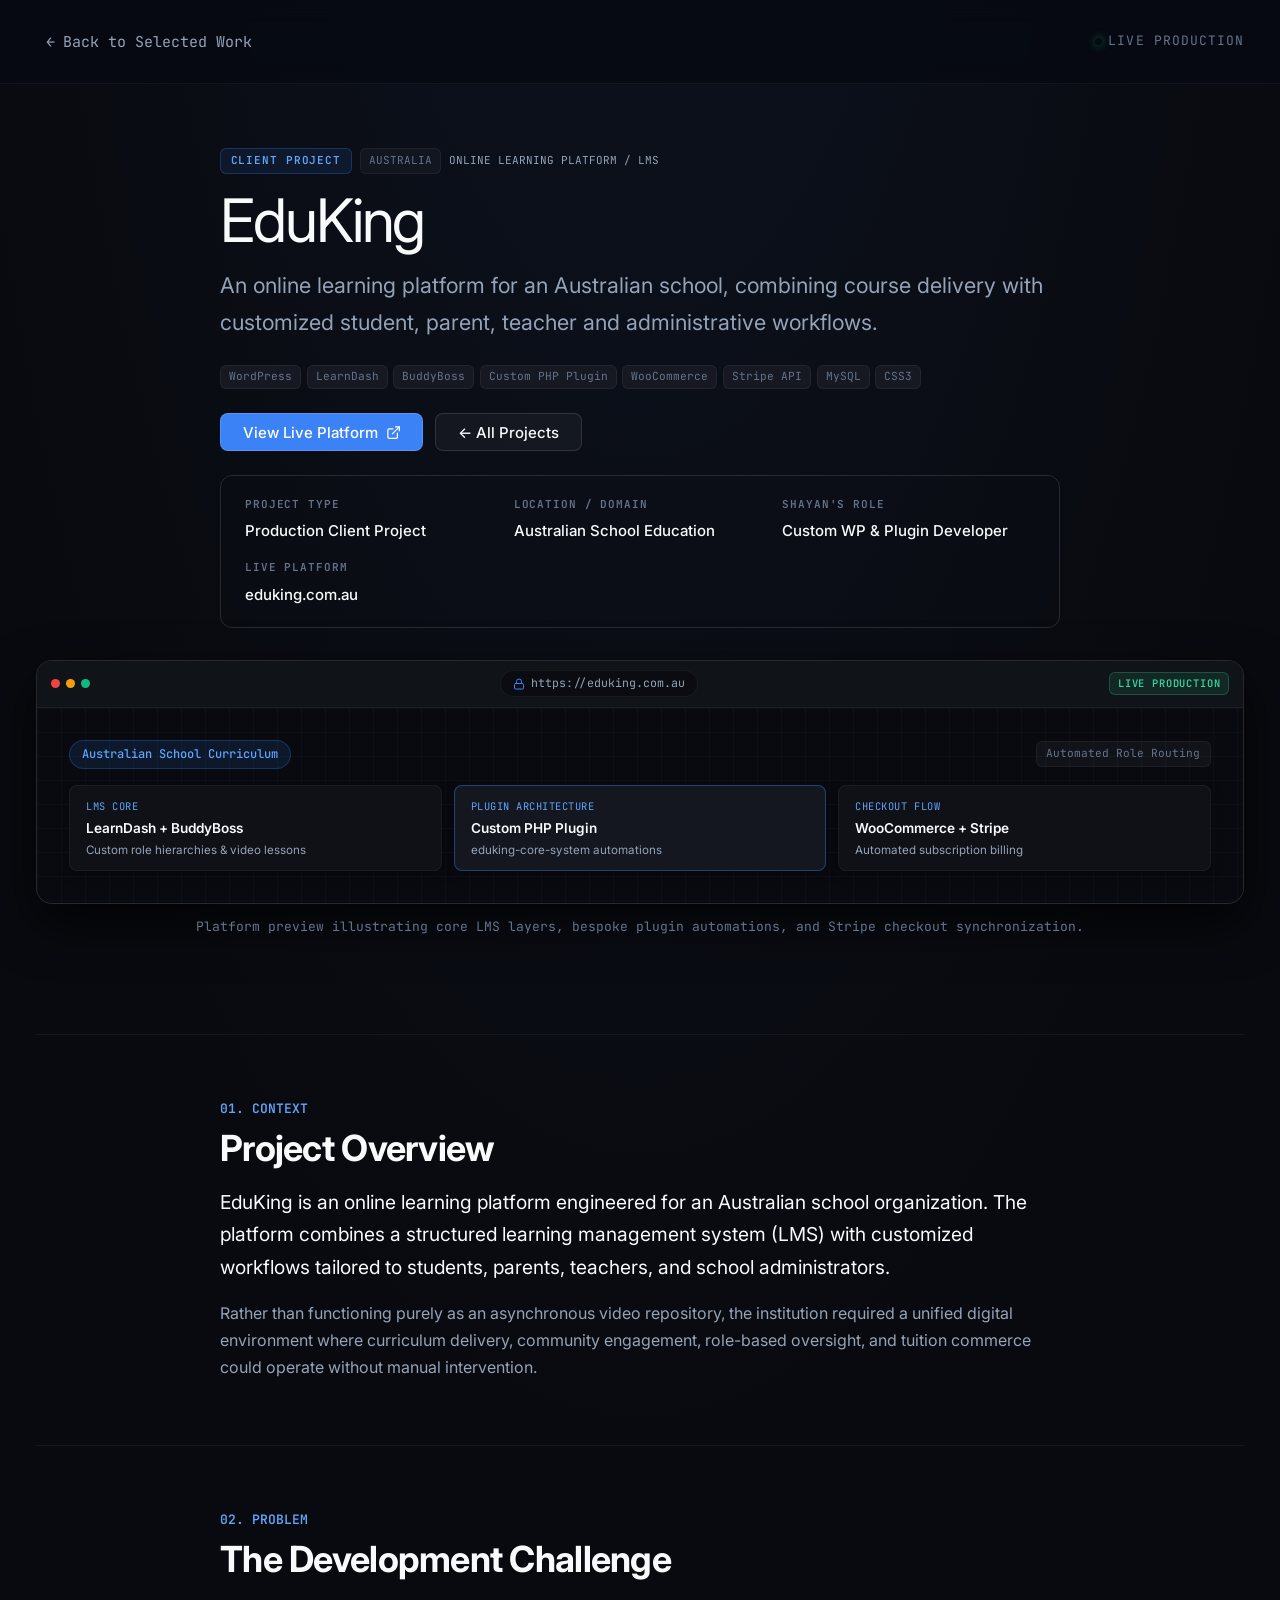
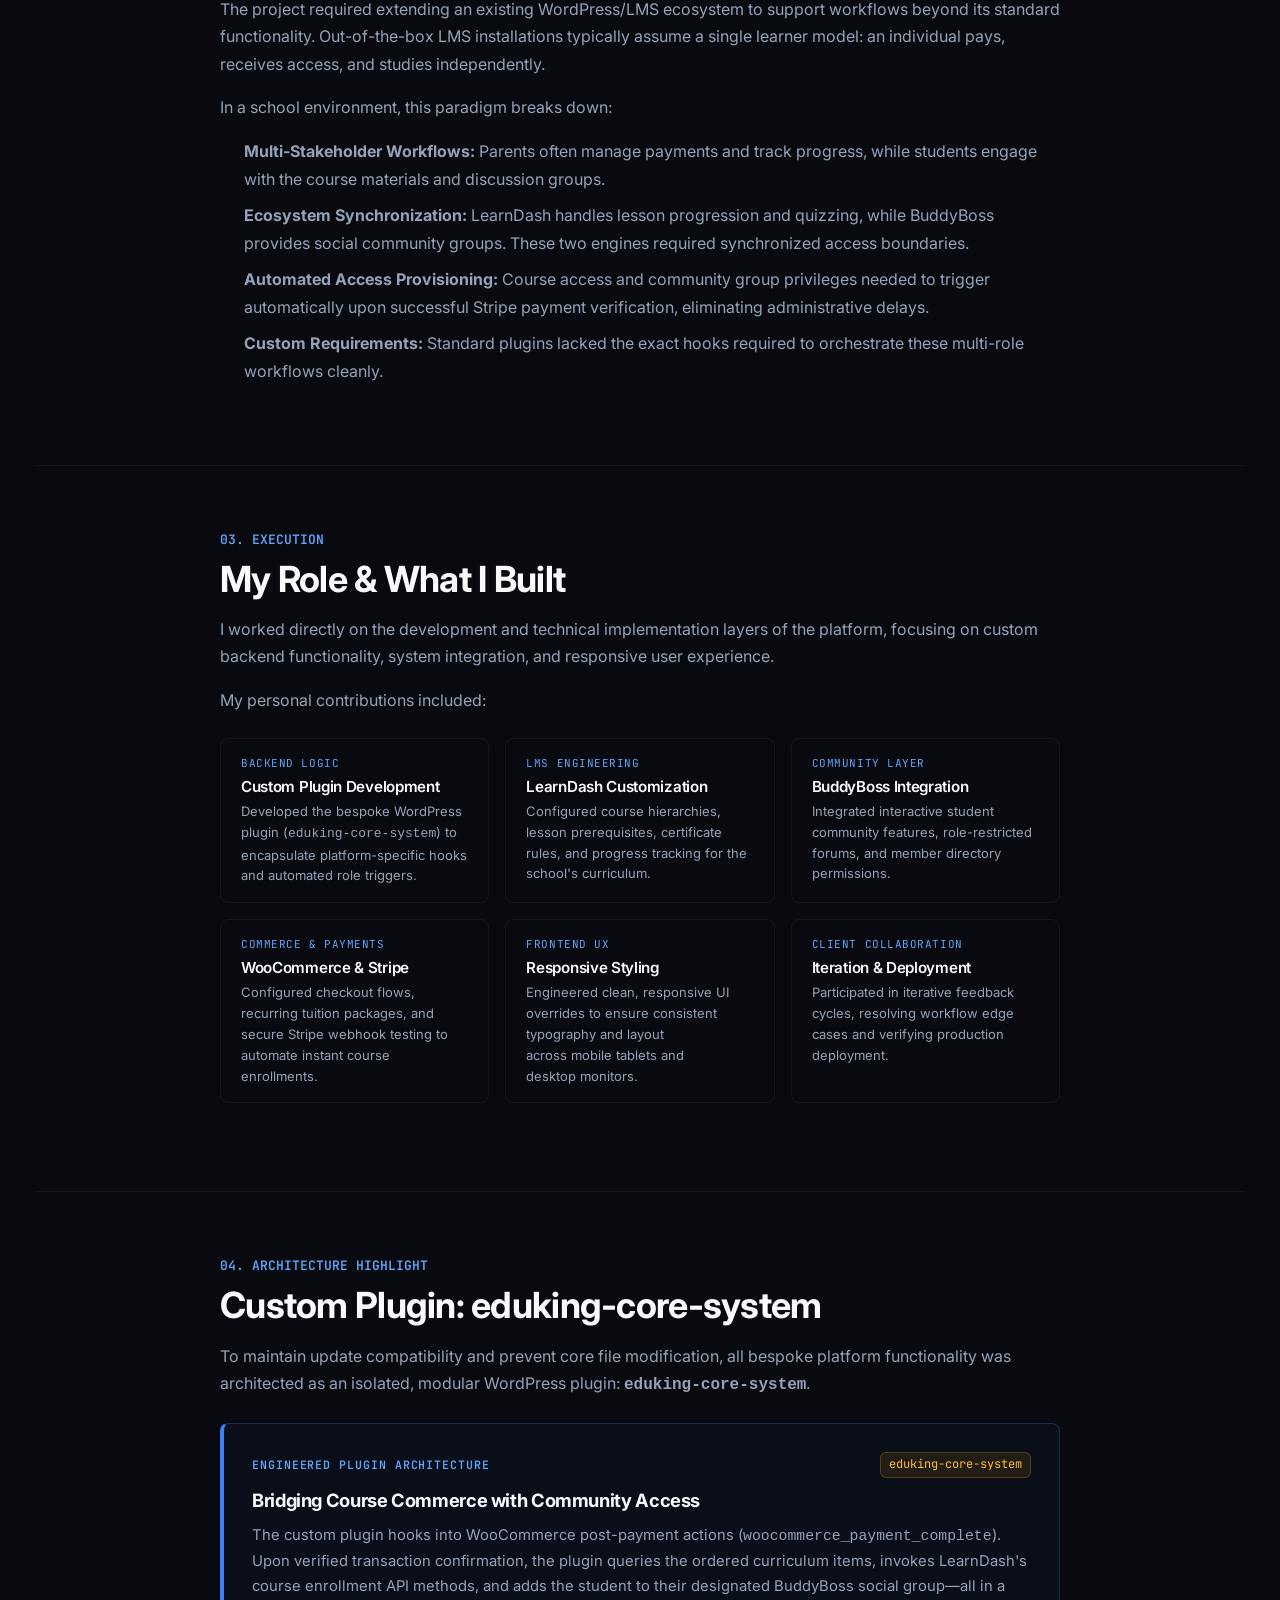
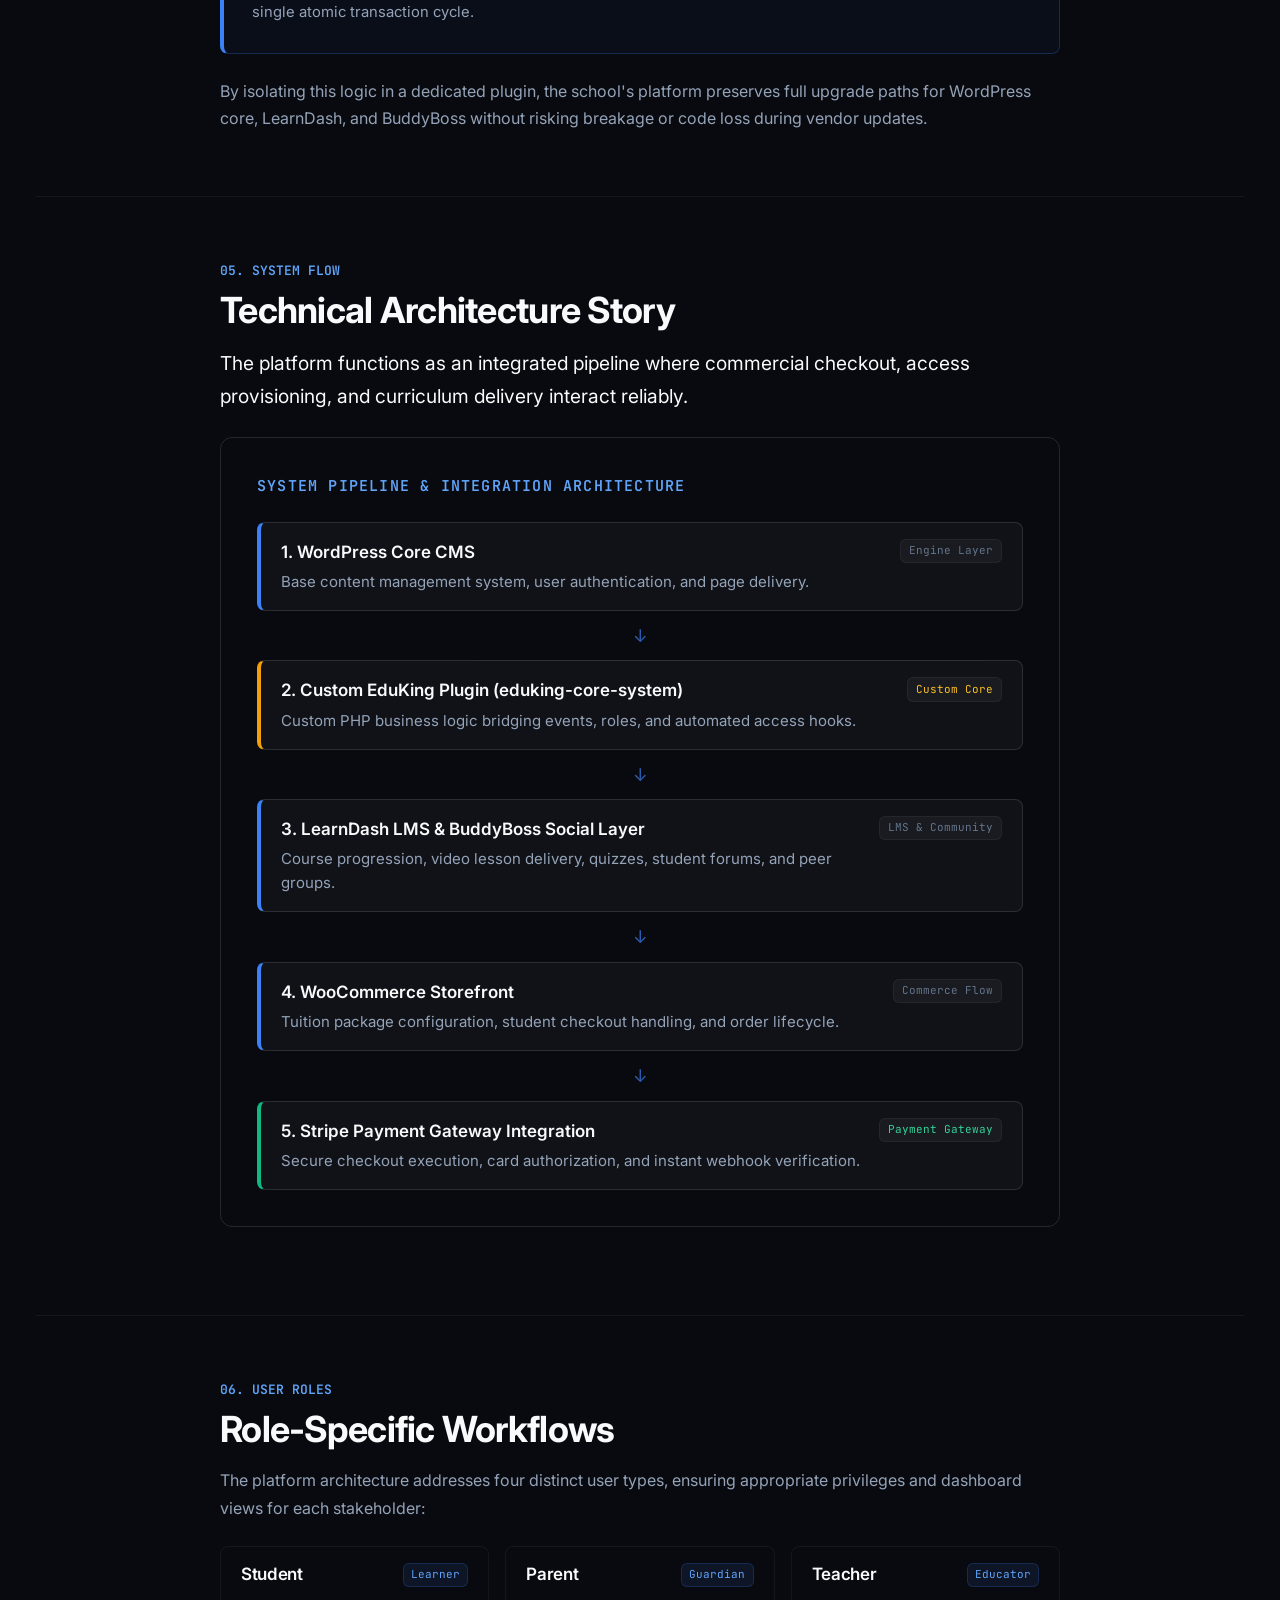
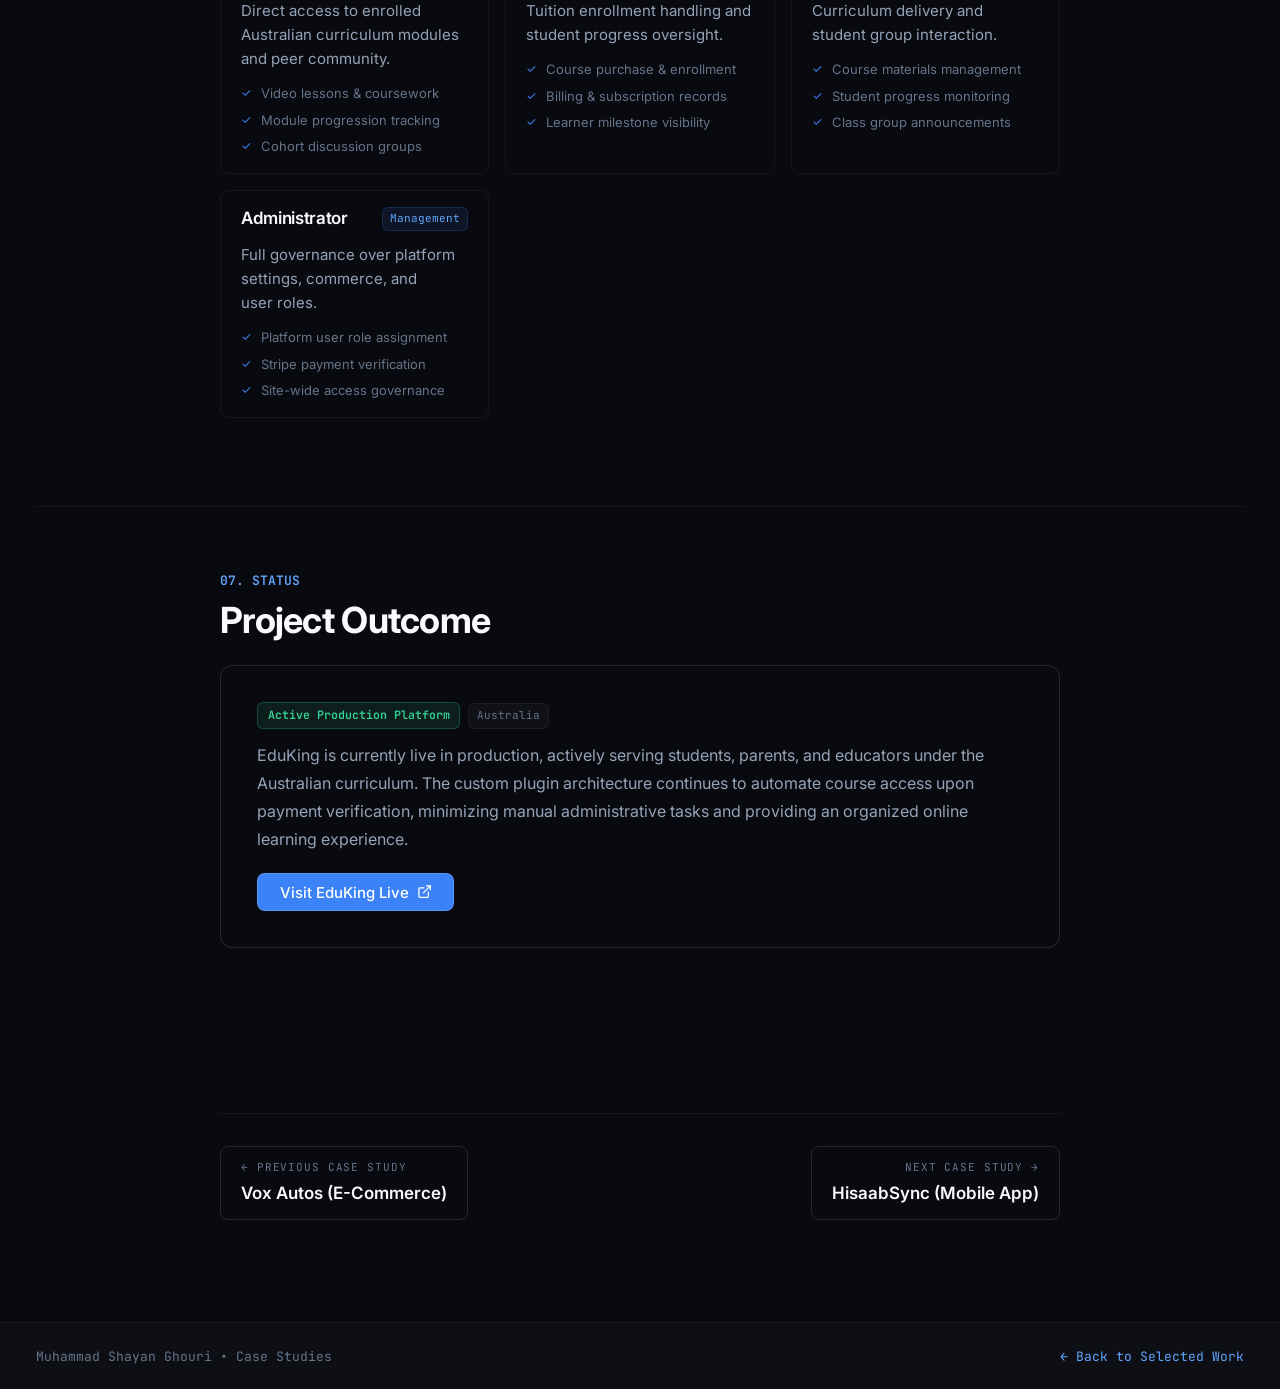
==== work/eduking/index.html @ c8d35953 "feat(case-studies): implement deep editorial case studies for EduKing, HisaabSync, and Vox Autos" ====
<!DOCTYPE html>
<html lang="en">

<head>
  <meta charset="UTF-8">
  <meta name="viewport" content="width=device-width, initial-scale=1.0">

  <!-- SEO Metadata (@SEOEngineer) -->
  <title>EduKing Case Study | LMS &amp; Custom Plugin Architecture — Muhammad Shayan Ghouri</title>
  <meta name="description"
    content="Case study of EduKing — an Australian online learning platform customized with bespoke WordPress plugin architecture, LearnDash, BuddyBoss, and WooCommerce Stripe integration.">
  <meta name="author" content="Muhammad Shayan Ghouri">
  <meta name="robots" content="index, follow">
  <link rel="canonical" href="https://ms-ghouri.github.io/Shayanportfolio/work/eduking/">
  <meta name="theme-color" content="#070A12">

  <!-- Open Graph Protocol -->
  <meta property="og:type" content="article">
  <meta property="og:title" content="EduKing Case Study | LMS &amp; Custom Plugin Architecture — Muhammad Shayan Ghouri">
  <meta property="og:description"
    content="Deep dive into the architecture, custom plugin development, and role workflows of the EduKing online school platform.">
  <meta property="og:url" content="https://ms-ghouri.github.io/Shayanportfolio/work/eduking/">
  <meta property="og:site_name" content="Muhammad Shayan Ghouri Portfolio">

  <!-- Google Fonts: Inter & JetBrains Mono -->
  <link rel="preconnect" href="https://fonts.googleapis.com">
  <link rel="preconnect" href="https://fonts.gstatic.com" crossorigin>
  <link href="https://fonts.googleapis.com/css2?family=Inter:wght@400;500;600;700;800&family=JetBrains+Mono:wght@400;500;600&display=swap" rel="stylesheet">

  <!-- Modular Design System Stylesheets -->
  <link rel="stylesheet" href="../../assets/css/variables.css?v=2.0">
  <link rel="stylesheet" href="../../assets/css/reset.css?v=2.0">
  <link rel="stylesheet" href="../../assets/css/layout.css?v=2.0">
  <link rel="stylesheet" href="../../assets/css/components.css?v=2.0">
  <link rel="stylesheet" href="../../assets/css/case-study.css?v=2.0">
</head>

<body class="case-study-page">

  <!-- Accessible Skip Link -->
  <a href="#case-study-main" class="skip-link">Skip to case study content</a>

  <!-- Top Sticky Navigation Bar -->
  <nav class="case-study-nav-bar" aria-label="Case Study Navigation">
    <div class="case-study-container nav-bar-inner">
      <a href="../../index.html#projects" class="nav-back-link" aria-label="Return to Selected Work on homepage">
        <span class="nav-back-arrow" aria-hidden="true">&larr;</span>
        <span>Back to Selected Work</span>
      </a>

      <div class="nav-status-indicator" aria-label="Project Status: Live Production Client Project">
        <span class="status-dot-pulse" aria-hidden="true"></span>
        <span>Live Production</span>
      </div>
    </div>
  </nav>

  <!-- Main Case Study Content -->
  <main id="case-study-main" class="case-study-main">
    <div class="case-study-container">

      <!-- Case Study Header -->
      <header class="case-study-hero">
        <div class="case-study-content-narrow">
          <div class="hero-meta-strip">
            <span class="badge-project-type">CLIENT PROJECT</span>
            <span class="badge-project-region">AUSTRALIA</span>
            <span class="badge-project-category">ONLINE LEARNING PLATFORM / LMS</span>
          </div>

          <h1 class="case-study-title">EduKing</h1>

          <p class="case-study-tagline">
            An online learning platform for an Australian school, combining course delivery with customized student, parent, teacher and administrative workflows.
          </p>

          <!-- Tech Chips -->
          <div class="tech-pills-list" aria-label="Technologies used in EduKing" style="margin-bottom: var(--space-6);">
            <span class="tech-tag-pill">WordPress</span>
            <span class="tech-tag-pill">LearnDash</span>
            <span class="tech-tag-pill">BuddyBoss</span>
            <span class="tech-tag-pill">Custom PHP Plugin</span>
            <span class="tech-tag-pill">WooCommerce</span>
            <span class="tech-tag-pill">Stripe API</span>
            <span class="tech-tag-pill">MySQL</span>
            <span class="tech-tag-pill">CSS3</span>
          </div>

          <!-- Hero Action CTAs -->
          <div class="hero-actions-group">
            <a href="https://eduking.com.au" target="_blank" rel="noopener noreferrer" class="btn btn-project-primary" aria-label="Visit EduKing live platform in Australia (opens in new tab)">
              <span>View Live Platform</span>
              <svg class="icon-svg-sm" viewBox="0 0 24 24" fill="none" stroke="currentColor" stroke-width="2" stroke-linecap="round" stroke-linejoin="round" aria-hidden="true">
                <path d="M18 13v6a2 2 0 0 1-2 2H5a2 2 0 0 1-2-2V8a2 2 0 0 1 2-2h6" />
                <polyline points="15 3 21 3 21 9" />
                <line x1="10" y1="14" x2="21" y2="3" />
              </svg>
            </a>
            <a href="../../index.html#projects" class="btn btn-project-secondary">
              <span>&larr; All Projects</span>
            </a>
          </div>

          <!-- Metadata Quick Grid -->
          <div class="project-meta-grid" role="region" aria-label="Project Metadata">
            <div class="meta-item">
              <span class="meta-label">Project Type</span>
              <span class="meta-value">Production Client Project</span>
            </div>
            <div class="meta-item">
              <span class="meta-label">Location / Domain</span>
              <span class="meta-value">Australian School Education</span>
            </div>
            <div class="meta-item">
              <span class="meta-label">Shayan's Role</span>
              <span class="meta-value">Custom WP &amp; Plugin Developer</span>
            </div>
            <div class="meta-item">
              <span class="meta-label">Live Platform</span>
              <span class="meta-value">eduking.com.au</span>
            </div>
          </div>
        </div>

        <!-- Large Visual Stage (Browser Frame Mockup) -->
        <div class="case-study-visual-hero">
          <div class="visual-mockup-frame">
            <div class="browser-header">
              <div class="browser-dots">
                <span class="dot-red"></span>
                <span class="dot-amber"></span>
                <span class="dot-green"></span>
              </div>
              <div class="browser-address-bar">
                <svg class="icon-lock" viewBox="0 0 24 24" fill="none" stroke="currentColor" stroke-width="2" stroke-linecap="round" stroke-linejoin="round" aria-hidden="true">
                  <rect x="3" y="11" width="18" height="11" rx="2" ry="2" />
                  <path d="M7 11V7a5 5 0 0 1 10 0v4" />
                </svg>
                <span>https://eduking.com.au</span>
              </div>
              <div class="browser-actions">
                <span class="browser-badge-live">LIVE PRODUCTION</span>
              </div>
            </div>

            <div class="browser-viewport">
              <div class="viewport-canvas lms-canvas">
                <div class="canvas-grid-pattern" aria-hidden="true"></div>
                <div class="canvas-content-preview">
                  <div class="preview-hero-bar">
                    <span class="preview-pill">Australian School Curriculum</span>
                    <span class="preview-badge-status">Automated Role Routing</span>
                  </div>
                  <div class="preview-cards-row">
                    <div class="preview-card-item">
                      <span class="card-item-tag">LMS Core</span>
                      <strong class="card-item-title">LearnDash + BuddyBoss</strong>
                      <span class="card-item-sub">Custom role hierarchies &amp; video lessons</span>
                    </div>
                    <div class="preview-card-item preview-card-highlight">
                      <span class="card-item-tag">Plugin Architecture</span>
                      <strong class="card-item-title">Custom PHP Plugin</strong>
                      <span class="card-item-sub">eduking-core-system automations</span>
                    </div>
                    <div class="preview-card-item">
                      <span class="card-item-tag">Checkout Flow</span>
                      <strong class="card-item-title">WooCommerce + Stripe</strong>
                      <span class="card-item-sub">Automated subscription billing</span>
                    </div>
                  </div>
                </div>
              </div>
            </div>
          </div>
          <p class="mockup-caption">Platform preview illustrating core LMS layers, bespoke plugin automations, and Stripe checkout synchronization.</p>
        </div>
      </header>

      <!-- Section: Overview -->
      <section class="case-study-section" aria-labelledby="overview-heading">
        <div class="case-study-content-narrow">
          <span class="section-eyebrow-cs">01. CONTEXT</span>
          <h2 id="overview-heading" class="section-heading-cs">Project Overview</h2>
          <div class="cs-prose">
            <p class="cs-lead">
              EduKing is an online learning platform engineered for an Australian school organization. The platform combines a structured learning management system (LMS) with customized workflows tailored to students, parents, teachers, and school administrators.
            </p>
            <p>
              Rather than functioning purely as an asynchronous video repository, the institution required a unified digital environment where curriculum delivery, community engagement, role-based oversight, and tuition commerce could operate without manual intervention.
            </p>
          </div>
        </div>
      </section>

      <!-- Section: The Challenge -->
      <section class="case-study-section" aria-labelledby="challenge-heading">
        <div class="case-study-content-narrow">
          <span class="section-eyebrow-cs">02. PROBLEM</span>
          <h2 id="challenge-heading" class="section-heading-cs">The Development Challenge</h2>
          <div class="cs-prose">
            <p>
              The project required extending an existing WordPress/LMS ecosystem to support workflows beyond its standard functionality. Out-of-the-box LMS installations typically assume a single learner model: an individual pays, receives access, and studies independently.
            </p>
            <p>
              In a school environment, this paradigm breaks down:
            </p>
            <ul style="padding-left: 1.5rem; margin-block: var(--space-4); display: flex; flex-direction: column; gap: var(--space-2);">
              <li><strong>Multi-Stakeholder Workflows:</strong> Parents often manage payments and track progress, while students engage with the course materials and discussion groups.</li>
              <li><strong>Ecosystem Synchronization:</strong> LearnDash handles lesson progression and quizzing, while BuddyBoss provides social community groups. These two engines required synchronized access boundaries.</li>
              <li><strong>Automated Access Provisioning:</strong> Course access and community group privileges needed to trigger automatically upon successful Stripe payment verification, eliminating administrative delays.</li>
              <li><strong>Custom Requirements:</strong> Standard plugins lacked the exact hooks required to orchestrate these multi-role workflows cleanly.</li>
            </ul>
          </div>
        </div>
      </section>

      <!-- Section: My Role & Contribution -->
      <section class="case-study-section" aria-labelledby="role-heading">
        <div class="case-study-content-narrow">
          <span class="section-eyebrow-cs">03. EXECUTION</span>
          <h2 id="role-heading" class="section-heading-cs">My Role &amp; What I Built</h2>
          <div class="cs-prose">
            <p>
              I worked directly on the development and technical implementation layers of the platform, focusing on custom backend functionality, system integration, and responsive user experience.
            </p>
            <p>
              My personal contributions included:
            </p>
          </div>

          <div class="cs-features-grid">
            <div class="cs-feature-card">
              <span class="feature-tag-mini">Backend Logic</span>
              <h3 class="cs-feature-title">Custom Plugin Development</h3>
              <p class="cs-feature-desc">Developed the bespoke WordPress plugin (<code>eduking-core-system</code>) to encapsulate platform-specific hooks and automated role triggers.</p>
            </div>

            <div class="cs-feature-card">
              <span class="feature-tag-mini">LMS Engineering</span>
              <h3 class="cs-feature-title">LearnDash Customization</h3>
              <p class="cs-feature-desc">Configured course hierarchies, lesson prerequisites, certificate rules, and progress tracking for the school's curriculum.</p>
            </div>

            <div class="cs-feature-card">
              <span class="feature-tag-mini">Community Layer</span>
              <h3 class="cs-feature-title">BuddyBoss Integration</h3>
              <p class="cs-feature-desc">Integrated interactive student community features, role-restricted forums, and member directory permissions.</p>
            </div>

            <div class="cs-feature-card">
              <span class="feature-tag-mini">Commerce &amp; Payments</span>
              <h3 class="cs-feature-title">WooCommerce &amp; Stripe</h3>
              <p class="cs-feature-desc">Configured checkout flows, recurring tuition packages, and secure Stripe webhook testing to automate instant course enrollments.</p>
            </div>

            <div class="cs-feature-card">
              <span class="feature-tag-mini">Frontend UX</span>
              <h3 class="cs-feature-title">Responsive Styling</h3>
              <p class="cs-feature-desc">Engineered clean, responsive UI overrides to ensure consistent typography and layout across mobile tablets and desktop monitors.</p>
            </div>

            <div class="cs-feature-card">
              <span class="feature-tag-mini">Client Collaboration</span>
              <h3 class="cs-feature-title">Iteration &amp; Deployment</h3>
              <p class="cs-feature-desc">Participated in iterative feedback cycles, resolving workflow edge cases and verifying production deployment.</p>
            </div>
          </div>
        </div>
      </section>

      <!-- Section: The Custom Plugin Spotlight -->
      <section class="case-study-section" aria-labelledby="plugin-heading">
        <div class="case-study-content-narrow">
          <span class="section-eyebrow-cs">04. ARCHITECTURE HIGHLIGHT</span>
          <h2 id="plugin-heading" class="section-heading-cs">Custom Plugin: eduking-core-system</h2>
          <div class="cs-prose">
            <p>
              To maintain update compatibility and prevent core file modification, all bespoke platform functionality was architected as an isolated, modular WordPress plugin: <strong><code>eduking-core-system</code></strong>.
            </p>
          </div>

          <div class="engineering-spotlight-box">
            <div class="spotlight-header">
              <span class="spotlight-badge">Engineered Plugin Architecture</span>
              <span class="plugin-slug-tag">eduking-core-system</span>
            </div>
            <h3 class="spotlight-title">Bridging Course Commerce with Community Access</h3>
            <p class="spotlight-text">
              The custom plugin hooks into WooCommerce post-payment actions (<code>woocommerce_payment_complete</code>). Upon verified transaction confirmation, the plugin queries the ordered curriculum items, invokes LearnDash's course enrollment API methods, and adds the student to their designated BuddyBoss social group—all in a single atomic transaction cycle.
            </p>
          </div>

          <div class="cs-prose">
            <p>
              By isolating this logic in a dedicated plugin, the school's platform preserves full upgrade paths for WordPress core, LearnDash, and BuddyBoss without risking breakage or code loss during vendor updates.
            </p>
          </div>
        </div>
      </section>

      <!-- Section: Technical Integration Story & Architecture Flow -->
      <section class="case-study-section" aria-labelledby="architecture-heading">
        <div class="case-study-content-narrow">
          <span class="section-eyebrow-cs">05. SYSTEM FLOW</span>
          <h2 id="architecture-heading" class="section-heading-cs">Technical Architecture Story</h2>
          <p class="cs-lead">
            The platform functions as an integrated pipeline where commercial checkout, access provisioning, and curriculum delivery interact reliably.
          </p>

          <div class="architecture-card">
            <div class="architecture-card-header">
              <div class="architecture-title">
                <span>System Pipeline &amp; Integration Architecture</span>
              </div>
            </div>

            <div class="architecture-flow">
              <!-- Node 1 -->
              <div class="flow-node">
                <div class="flow-node-content">
                  <strong class="flow-node-title">1. WordPress Core CMS</strong>
                  <span class="flow-node-desc">Base content management system, user authentication, and page delivery.</span>
                </div>
                <span class="flow-node-badge">Engine Layer</span>
              </div>

              <div class="flow-arrow-down" aria-hidden="true">&darr;</div>

              <!-- Node 2 -->
              <div class="flow-node" style="border-left-color: #F59E0B;">
                <div class="flow-node-content">
                  <strong class="flow-node-title">2. Custom EduKing Plugin (eduking-core-system)</strong>
                  <span class="flow-node-desc">Custom PHP business logic bridging events, roles, and automated access hooks.</span>
                </div>
                <span class="flow-node-badge" style="color: #FBBF24;">Custom Core</span>
              </div>

              <div class="flow-arrow-down" aria-hidden="true">&darr;</div>

              <!-- Node 3 -->
              <div class="flow-node">
                <div class="flow-node-content">
                  <strong class="flow-node-title">3. LearnDash LMS &amp; BuddyBoss Social Layer</strong>
                  <span class="flow-node-desc">Course progression, video lesson delivery, quizzes, student forums, and peer groups.</span>
                </div>
                <span class="flow-node-badge">LMS &amp; Community</span>
              </div>

              <div class="flow-arrow-down" aria-hidden="true">&darr;</div>

              <!-- Node 4 -->
              <div class="flow-node">
                <div class="flow-node-content">
                  <strong class="flow-node-title">4. WooCommerce Storefront</strong>
                  <span class="flow-node-desc">Tuition package configuration, student checkout handling, and order lifecycle.</span>
                </div>
                <span class="flow-node-badge">Commerce Flow</span>
              </div>

              <div class="flow-arrow-down" aria-hidden="true">&darr;</div>

              <!-- Node 5 -->
              <div class="flow-node" style="border-left-color: #10B981;">
                <div class="flow-node-content">
                  <strong class="flow-node-title">5. Stripe Payment Gateway Integration</strong>
                  <span class="flow-node-desc">Secure checkout execution, card authorization, and instant webhook verification.</span>
                </div>
                <span class="flow-node-badge" style="color: #34D399;">Payment Gateway</span>
              </div>
            </div>
          </div>
        </div>
      </section>

      <!-- Section: User Roles & Workflows -->
      <section class="case-study-section" aria-labelledby="roles-heading">
        <div class="case-study-content-narrow">
          <span class="section-eyebrow-cs">06. USER ROLES</span>
          <h2 id="roles-heading" class="section-heading-cs">Role-Specific Workflows</h2>
          <p class="cs-prose">
            The platform architecture addresses four distinct user types, ensuring appropriate privileges and dashboard views for each stakeholder:
          </p>

          <div class="user-flows-grid">
            <!-- Student -->
            <div class="user-role-card">
              <div class="role-card-header">
                <h3 class="role-title">Student</h3>
                <span class="role-badge">Learner</span>
              </div>
              <p class="role-desc">Direct access to enrolled Australian curriculum modules and peer community.</p>
              <ul class="role-checklist">
                <li>Video lessons &amp; coursework</li>
                <li>Module progression tracking</li>
                <li>Cohort discussion groups</li>
              </ul>
            </div>

            <!-- Parent -->
            <div class="user-role-card">
              <div class="role-card-header">
                <h3 class="role-title">Parent</h3>
                <span class="role-badge">Guardian</span>
              </div>
              <p class="role-desc">Tuition enrollment handling and student progress oversight.</p>
              <ul class="role-checklist">
                <li>Course purchase &amp; enrollment</li>
                <li>Billing &amp; subscription records</li>
                <li>Learner milestone visibility</li>
              </ul>
            </div>

            <!-- Teacher -->
            <div class="user-role-card">
              <div class="role-card-header">
                <h3 class="role-title">Teacher</h3>
                <span class="role-badge">Educator</span>
              </div>
              <p class="role-desc">Curriculum delivery and student group interaction.</p>
              <ul class="role-checklist">
                <li>Course materials management</li>
                <li>Student progress monitoring</li>
                <li>Class group announcements</li>
              </ul>
            </div>

            <!-- Admin -->
            <div class="user-role-card">
              <div class="role-card-header">
                <h3 class="role-title">Administrator</h3>
                <span class="role-badge">Management</span>
              </div>
              <p class="role-desc">Full governance over platform settings, commerce, and user roles.</p>
              <ul class="role-checklist">
                <li>Platform user role assignment</li>
                <li>Stripe payment verification</li>
                <li>Site-wide access governance</li>
              </ul>
            </div>
          </div>
        </div>
      </section>

      <!-- Section: Outcome & Current State -->
      <section class="case-study-section" aria-labelledby="outcome-heading">
        <div class="case-study-content-narrow">
          <span class="section-eyebrow-cs">07. STATUS</span>
          <h2 id="outcome-heading" class="section-heading-cs">Project Outcome</h2>

          <div class="outcome-box">
            <div class="outcome-badge-row">
              <span class="outcome-status-badge">Active Production Platform</span>
              <span class="badge-project-region">Australia</span>
            </div>
            <p class="cs-prose">
              EduKing is currently live in production, actively serving students, parents, and educators under the Australian curriculum. The custom plugin architecture continues to automate course access upon payment verification, minimizing manual administrative tasks and providing an organized online learning experience.
            </p>
            <div style="margin-top: var(--space-2);">
              <a href="https://eduking.com.au" target="_blank" rel="noopener noreferrer" class="btn btn-project-primary" aria-label="Visit EduKing live platform (opens in new tab)">
                <span>Visit EduKing Live</span>
                <svg class="icon-svg-sm" viewBox="0 0 24 24" fill="none" stroke="currentColor" stroke-width="2" stroke-linecap="round" stroke-linejoin="round" aria-hidden="true">
                  <path d="M18 13v6a2 2 0 0 1-2 2H5a2 2 0 0 1-2-2V8a2 2 0 0 1 2-2h6" />
                  <polyline points="15 3 21 3 21 9" />
                  <line x1="10" y1="14" x2="21" y2="3" />
                </svg>
              </a>
            </div>
          </div>
        </div>
      </section>

      <!-- Previous / Next Case Study Navigation Footer -->
      <footer class="case-study-content-narrow">
        <div class="case-study-nav-footer">
          <a href="../vox-autos/" class="nav-project-btn" aria-label="Previous case study: Vox Autos">
            <span class="nav-dir-label">&larr; Previous Case Study</span>
            <span class="nav-project-name">Vox Autos (E-Commerce)</span>
          </a>

          <a href="../hisaabsync/" class="nav-project-btn next" aria-label="Next case study: HisaabSync">
            <span class="nav-dir-label">Next Case Study &rarr;</span>
            <span class="nav-project-name">HisaabSync (Mobile App)</span>
          </a>
        </div>
      </footer>

    </div>
  </main>

  <!-- Clean Footer Landmark -->
  <footer class="site-footer" role="contentinfo" style="border-top: 1px solid var(--border-subtle); padding-block: var(--space-6);">
    <div class="case-study-container flex items-center justify-between" style="font-family: var(--font-mono); font-size: var(--font-size-xs); color: var(--foreground-subtle);">
      <span>Muhammad Shayan Ghouri &bull; Case Studies</span>
      <a href="../../index.html#projects" style="color: var(--accent-light); text-decoration: none;">&larr; Back to Selected Work</a>
    </div>
  </footer>

</body>

</html>
---- assets/css/variables.css ----
/**
 * Global Design System Tokens & Custom Properties
 * Muhammad Shayan Ghouri — Personal Developer Portfolio
 * Step 1: Global Visual Design System Foundation
 *
 * Theme Direction: Premium Dark-First (Linear / Vercel Aesthetic)
 * Primary Accent: Restrained Electric Blue Family
 * Standard: WCAG 2.2 Level AA Contrast Compliant
 */

:root {
  /* ==========================================================================
     1. Global Color System: Canvas & Dark Surfaces
     Avoid pure #000000; use deep charcoal & layered dark zinc/slate surfaces
     ========================================================================== */
  --background: #090A0F;                 /* Deep charcoal near-black canvas */
  --surface: #111319;                    /* Primary surface for cards & panels */
  --surface-elevated: #161922;           /* Secondary elevated surface */
  --surface-hover: #1C202C;              /* Interactive surface hover state */
  --surface-subtle: rgba(255, 255, 255, 0.025); /* Faint highlight surface */
  --surface-active: #222636;             /* Pressed/active surface */

  /* Aliases for codebase compatibility */
  --color-canvas: var(--background);
  --color-canvas-subtle: #0D0F15;
  --color-surface: var(--surface);
  --color-surface-1: var(--surface);
  --color-surface-2: var(--surface-elevated);
  --color-surface-hover: var(--surface-hover);

  /* ==========================================================================
     2. Color System: Borders & Dividers
     Extremely subtle hairline borders defining structure with quiet restraint
     ========================================================================== */
  --border: rgba(255, 255, 255, 0.08);         /* Standard hairline border */
  --border-subtle: rgba(255, 255, 255, 0.05);  /* Very faint card/panel boundary */
  --border-medium: rgba(255, 255, 255, 0.12);  /* Visible structural divider */
  --border-hover: rgba(255, 255, 255, 0.18);   /* Subtle interactive hover illumination */
  --border-active: rgba(59, 130, 246, 0.4);    /* Active selection / state border */

  /* Aliases for codebase compatibility */
  --color-border: var(--border);
  --color-border-subtle: var(--border-subtle);
  --color-border-medium: var(--border-medium);
  --color-border-active: #3B82F6;
  --color-border-active-glow: rgba(59, 130, 246, 0.2);
  --color-border-focus: var(--accent);

  /* ==========================================================================
     3. Color System: Typography (Strict WCAG 2.2 AA Contrast)
     Near-white display, muted slate body, subtle gray utility/captions
     ========================================================================== */
  --foreground: #F8FAFC;                 /* Primary high-contrast near-white (> 15:1) */
  --foreground-muted: #94A3B8;           /* Secondary muted slate gray (> 6.5:1) */
  --foreground-subtle: #64748B;          /* Tertiary subtle gray for captions & metadata */
  --foreground-inverse: #090A0F;         /* Deep canvas contrast for light surfaces */

  /* Aliases for codebase compatibility */
  --color-text-primary: var(--foreground);
  --color-text-secondary: var(--foreground-muted);
  --color-text-muted: var(--foreground-subtle);
  --color-text-inverse: var(--foreground-inverse);
  --text-highlight: #FFFFFF;

  /* ==========================================================================
     4. Color System: Restrained Accent (Modern Electric Blue Family)
     Single disciplined accent color family — zero clashing neon gradients
     ========================================================================== */
  --accent: #3B82F6;                     /* Electric Blue / Sapphire (Base) */
  --accent-hover: #2563EB;               /* Deeper blue for hover states */
  --accent-light: #60A5FA;               /* Lighter tint for subtle highlights */
  --accent-dark: #1D4ED8;                /* Deep tone for active button states */
  --accent-subtle: rgba(59, 130, 246, 0.08); /* Faint tint for chips & badges */
  --accent-border: rgba(59, 130, 246, 0.24); /* Subtle accent hairline boundary */

  /* Aliases & Backward-Compatible Mapping */
  --color-accent: var(--accent);
  --color-accent-primary: var(--accent);
  --color-accent-hover: var(--accent-hover);
  --color-accent-cyan: var(--accent);
  --brand-peacock: var(--accent);
  --brand-peacock-teal: var(--accent-hover);
  --brand-peacock-sky: var(--accent-light);
  --brand-peacock-subtle: var(--accent-subtle);

  /* Disciplined Secondary Indigo Tint (for team distinctions/subtle variations) */
  --accent-indigo: #6366F1;
  --accent-indigo-subtle: rgba(99, 102, 241, 0.08);
  --brand-purple: var(--accent-indigo);
  --brand-purple-deep: #4F46E5;
  --brand-purple-electric: #6366F1;
  --brand-purple-magenta: #818CF8;
  --brand-purple-subtle: var(--accent-indigo-subtle);

  /* Restrained Modern Blue Gradients (Monochromatic & Sophisticated) */
  --gradient-brand: linear-gradient(135deg, #3B82F6 0%, #60A5FA 100%);
  --gradient-brand-subtle: linear-gradient(135deg, rgba(59, 130, 246, 0.1) 0%, rgba(99, 102, 241, 0.08) 100%);
  --gradient-surface: linear-gradient(180deg, #111319 0%, #0D0F15 100%);
  --gradient-card-highlight: linear-gradient(180deg, rgba(255, 255, 255, 0.03) 0%, transparent 100%);

  /* ==========================================================================
     5. Semantic Feedback Tokens
     ========================================================================== */
  --color-success: #10B981;
  --color-success-subtle: rgba(16, 185, 129, 0.1);
  --color-warning: #F59E0B;
  --color-warning-subtle: rgba(245, 158, 11, 0.1);
  --color-error: #EF4444;
  --color-error-subtle: rgba(239, 68, 68, 0.1);
  --color-info: var(--accent);

  /* ==========================================================================
     6. Typography Stacks & Fluid Hierarchy
     Modern sans-serif with crisp letter spacing & fluid viewport scaling
     ========================================================================== */
  --font-sans: 'Inter', system-ui, -apple-system, BlinkMacSystemFont, "Segoe UI", Roboto, "Helvetica Neue", Arial, sans-serif;
  --font-mono: 'JetBrains Mono', ui-monospace, "SF Mono", Menlo, Monaco, Consolas, monospace;

  /* Fluid Type Scale (clamp-based for zero layout shift) */
  --font-size-xs: clamp(0.75rem, 0.72rem + 0.15vw, 0.8125rem);       /* 12px - 13px */
  --font-size-sm: clamp(0.875rem, 0.84rem + 0.18vw, 0.9375rem);      /* 14px - 15px */
  --font-size-base: clamp(1rem, 0.96rem + 0.2vw, 1.0625rem);         /* 16px - 17px */
  --font-size-lg: clamp(1.125rem, 1.05rem + 0.38vw, 1.25rem);        /* 18px - 20px */
  --font-size-xl: clamp(1.25rem, 1.15rem + 0.5vw, 1.5rem);           /* 20px - 24px */
  --font-size-2xl: clamp(1.5rem, 1.35rem + 0.75vw, 1.875rem);        /* 24px - 30px */
  --font-size-3xl: clamp(1.875rem, 1.65rem + 1.13vw, 2.375rem);      /* 30px - 38px */
  --font-size-4xl: clamp(2.25rem, 1.95rem + 1.5vw, 3rem);            /* 36px - 48px */
  --font-size-5xl: clamp(2.75rem, 2.35rem + 2vw, 3.875rem);          /* 44px - 62px */

  /* Headings Explicit Mapping */
  --font-h1: var(--font-size-4xl);
  --font-h2: var(--font-size-3xl);
  --font-h3: var(--font-size-2xl);
  --font-h4: var(--font-size-xl);
  --font-h5: var(--font-size-lg);
  --font-h6: var(--font-size-base);

  /* Line Heights */
  --leading-none: 1;
  --leading-tight: 1.15;
  --leading-snug: 1.3;
  --leading-normal: 1.6;
  --leading-relaxed: 1.7;

  /* Font Weights */
  --font-weight-regular: 400;
  --font-weight-medium: 500;
  --font-weight-semibold: 600;
  --font-weight-bold: 700;

  /* Letter Spacing */
  --tracking-tighter: -0.035em;
  --tracking-tight: -0.02em;
  --tracking-normal: 0em;
  --tracking-wide: 0.05em;
  --tracking-wider: 0.08em;

  /* ==========================================================================
     7. Spacing Scale (8pt Grid System)
     ========================================================================== */
  --space-1: 0.25rem;   /* 4px */
  --space-2: 0.5rem;    /* 8px */
  --space-3: 0.75rem;   /* 12px */
  --space-4: 1rem;      /* 16px */
  --space-5: 1.25rem;   /* 20px */
  --space-6: 1.5rem;    /* 24px */
  --space-8: 2rem;      /* 32px */
  --space-10: 2.5rem;   /* 40px */
  --space-12: 3rem;     /* 48px */
  --space-14: 3.5rem;   /* 56px */
  --space-16: 4rem;     /* 64px */
  --space-20: 5rem;     /* 80px */
  --space-24: 6rem;     /* 96px */

  /* Section Spacing Rhythm */
  --section-padding-y: clamp(4.5rem, 8vw, 7.5rem);

  /* ==========================================================================
     8. Border Radii
     Consistent, restrained curvature (avoids exaggerated cartoonish curves)
     ========================================================================== */
  --radius-xs: 4px;     /* Status dots & tiny tags */
  --radius-sm: 6px;     /* Inputs, code chips & small controls */
  --radius-md: 8px;     /* Standard buttons & interactive elements */
  --radius-lg: 12px;    /* Cards & content containers */
  --radius-xl: 16px;    /* Major featured sections & hero containers */
  --radius-full: 9999px;/* Circular badges & status pills */

  /* ==========================================================================
     9. Shadows & Depth
     Dark-first subtle elevation — relies on borders & contrast rather than heavy drop shadows
     ========================================================================== */
  --shadow-xs: 0 1px 2px 0 rgba(0, 0, 0, 0.4);
  --shadow-sm: 0 2px 4px 0 rgba(0, 0, 0, 0.35);
  --shadow-md: 0 4px 12px -2px rgba(0, 0, 0, 0.5), 0 2px 4px -1px rgba(0, 0, 0, 0.3);
  --shadow-lg: 0 12px 32px -4px rgba(0, 0, 0, 0.6), 0 4px 12px -2px rgba(0, 0, 0, 0.4);
  --shadow-focus: 0 0 0 3px rgba(59, 130, 246, 0.25);

  /* Codebase Compatibility Mappings */
  --shadow-subtle: var(--shadow-xs);
  --shadow-panel: var(--shadow-md);
  --shadow-elevated: var(--shadow-lg);

  /* Restrained Ambient Glows */
  --glow-peacock-sm: 0 0 12px rgba(59, 130, 246, 0.18);
  --glow-peacock-md: 0 0 24px rgba(59, 130, 246, 0.25);
  --glow-purple-sm: 0 0 12px rgba(99, 102, 241, 0.15);
  --glow-purple-md: 0 0 24px rgba(99, 102, 241, 0.2);
  --glow-dual: 0 0 20px rgba(59, 130, 246, 0.15), 0 0 32px rgba(99, 102, 241, 0.1);

  /* ==========================================================================
     10. Global Motion & Transitions
     Crisp, responsive timing (150ms - 250ms) using natural easing curves
     ========================================================================== */
  --ease-out: cubic-bezier(0.16, 1, 0.3, 1);
  --ease-in-out: cubic-bezier(0.4, 0, 0.2, 1);
  --transition-fast: 150ms var(--ease-out);
  --transition-base: 220ms var(--ease-out);
  --transition-slow: 320ms var(--ease-out);

  /* ==========================================================================
     11. Accessibility & Focus Rings
     ========================================================================== */
  --focus-ring-width: 2px;
  --focus-ring-offset: 2px;
  --focus-ring-color: var(--accent);
  --focus-ring: var(--focus-ring-width) solid var(--focus-ring-color);

  /* ==========================================================================
     12. Layout Boundaries & Z-Indices
     ========================================================================== */
  --container-max-width: 1180px;
  --container-padding: clamp(1.25rem, 4.5vw, 2.25rem);
  --header-height: 4.25rem;

  --z-skip-link: 9999;
  --z-nav: 100;
  --z-modal: 200;
  --z-tooltip: 300;
}
---- assets/css/layout.css ----
/**
 * Foundational Structural Layout Rules
 * Portfolio Engineering Team
 * Step 1: Global Visual Design System Foundation
 * Standard: WCAG 2.2 Level AA
 */

/* ==========================================================================
   Base Body Styling & Ambient Background Detail
   ========================================================================== */
body {
  min-height: 100vh;
  display: flex;
  flex-direction: column;
  background-color: var(--background);
  /* Linear/Vercel-inspired subtle top radial spotlight */
  background-image: radial-gradient(ellipse 75% 45% at 50% -10%, rgba(59, 130, 246, 0.08), transparent 75%);
  background-repeat: no-repeat;
  color: var(--foreground);
  font-family: var(--font-sans);
  font-size: var(--font-size-base);
  line-height: var(--leading-normal);
  overflow-x: hidden;
}

/* ==========================================================================
   Accessible Keyboard Focus Rings (:focus-visible)
   High-visibility electric blue accent with positive outline offset
   ========================================================================== */
:focus-visible {
  outline: var(--focus-ring);
  outline-offset: var(--focus-ring-offset);
  border-radius: var(--radius-sm);
  box-shadow: 0 0 0 4px rgba(59, 130, 246, 0.15);
}

:focus:not(:focus-visible) {
  outline: none;
}

/* ==========================================================================
   Accessible Skip-To-Content Link
   Visually hidden until focused with keyboard
   ========================================================================== */
.skip-link {
  position: absolute;
  top: -9999px;
  left: 1.25rem;
  z-index: var(--z-skip-link);
  padding: var(--space-2) var(--space-4);
  background-color: var(--accent);
  color: #FFFFFF;
  font-family: var(--font-mono);
  font-size: var(--font-size-xs);
  font-weight: var(--font-weight-semibold);
  letter-spacing: var(--tracking-wide);
  border-radius: var(--radius-sm);
  box-shadow: var(--shadow-md);
  transition: top var(--transition-fast);
}

.skip-link:focus,
.skip-link:focus-visible {
  top: 1.25rem;
}

/* Visually Hidden Utility for Screen Readers */
.sr-only {
  position: absolute;
  width: 1px;
  height: 1px;
  padding: 0;
  margin: -1px;
  overflow: hidden;
  clip: rect(0, 0, 0, 0);
  white-space: nowrap;
  border: 0;
}

/* ==========================================================================
   Container Utility
   Responsive max-width with balanced horizontal padding
   ========================================================================== */
.container {
  width: 100%;
  max-width: var(--container-max-width);
  margin-inline: auto;
  padding-inline: var(--container-padding);
}

/* ==========================================================================
   Section Wrapper Utility
   Generous, predictable vertical breathing room across all viewports
   ========================================================================== */
.section {
  padding-block: var(--section-padding-y);
  position: relative;
}

.section-divider {
  border: 0;
  border-top: 1px solid var(--border-subtle);
  margin: 0;
}

/* Body scroll lock when mobile navigation drawer is active */
body.nav-open {
  overflow: hidden;
}

/* ==========================================================================
   Header, Main & Footer Structural Landmarks
   ========================================================================== */
.site-header {
  position: sticky;
  top: 0;
  z-index: var(--z-nav);
  height: var(--header-height);
  background-color: rgba(9, 10, 15, 0.82);
  backdrop-filter: blur(16px);
  -webkit-backdrop-filter: blur(16px);
  border-bottom: 1px solid var(--border-subtle);
  display: flex;
  align-items: center;
  transition: background-color var(--transition-base), border-color var(--transition-base);
}

.site-main {
  flex: 1;
}

.site-footer {
  border-top: 1px solid var(--border-subtle);
  background-color: var(--color-canvas-subtle);
  padding-block: var(--space-12);
}

/* ==========================================================================
   Structural Flex & Grid Helpers
   ========================================================================== */
.flex {
  display: flex;
}

.flex-col {
  display: flex;
  flex-direction: column;
}

.items-center {
  align-items: center;
}

.justify-between {
  justify-content: space-between;
}

.gap-2 { gap: var(--space-2); }
.gap-4 { gap: var(--space-4); }
.gap-6 { gap: var(--space-6); }
.gap-8 { gap: var(--space-8); }

.grid {
  display: grid;
}

.grid-cols-1 { grid-template-columns: repeat(1, minmax(0, 1fr)); }

@media (min-width: 640px) {
  .sm\:grid-cols-2 { grid-template-columns: repeat(2, minmax(0, 1fr)); }
}

@media (min-width: 1024px) {
  .lg\:grid-cols-3 { grid-template-columns: repeat(3, minmax(0, 1fr)); }
}
---- assets/css/components.css ----
/**
 * Modular Component Styles & Primitives
 * Muhammad Shayan Ghouri — Personal Developer Portfolio
 * Step 1: Global Visual Design System Foundation
 *
 * Theme Direction: Premium Dark-First (Linear / Vercel Aesthetic)
 * Primary Accent: Restrained Electric Blue Family
 * Standard: WCAG 2.2 Level AA
 */

/* ==========================================================================
   Brand Logo
   ========================================================================== */
.brand-logo {
  display: inline-flex;
  align-items: center;
  gap: var(--space-2);
  font-family: var(--font-sans);
  font-size: var(--font-size-base);
  font-weight: var(--font-weight-semibold);
  color: var(--foreground);
  letter-spacing: var(--tracking-tight);
  transition: color var(--transition-fast);
}

.brand-logo:hover {
  color: #FFFFFF;
}

.brand-dot {
  display: inline-block;
  width: 7px;
  height: 7px;
  border-radius: var(--radius-full);
  background: var(--accent);
  box-shadow: 0 0 8px rgba(59, 130, 246, 0.5);
  transition: transform var(--transition-fast), box-shadow var(--transition-fast);
}

.brand-logo:hover .brand-dot {
  transform: scale(1.25);
  box-shadow: 0 0 12px rgba(59, 130, 246, 0.7);
}

/* ==========================================================================
   Navigation Bar (Desktop Default)
   ========================================================================== */
.site-nav {
  display: flex;
  align-items: center;
}

.nav-menu {
  display: flex;
  align-items: center;
  gap: var(--space-6);
}

.nav-list {
  display: flex;
  align-items: center;
  gap: var(--space-5);
}

.nav-link {
  font-family: var(--font-sans);
  font-size: var(--font-size-sm);
  font-weight: var(--font-weight-medium);
  color: var(--foreground-muted);
  padding: var(--space-2) var(--space-1);
  position: relative;
  transition: color var(--transition-fast);
}

.nav-link:hover,
.nav-link:focus-visible {
  color: var(--foreground);
}

/* Subtle animated underline on hover */
.nav-link::after {
  content: '';
  position: absolute;
  bottom: 0;
  left: 0;
  width: 0;
  height: 2px;
  background: var(--accent);
  transition: width var(--transition-fast);
  border-radius: var(--radius-full);
}

.nav-link:hover::after,
.nav-link:focus-visible::after {
  width: 100%;
}

/* Primary CTA Button in Nav ("Let's Talk") */
.nav-actions {
  display: flex;
  align-items: center;
  gap: var(--space-3);
  margin-left: var(--space-2);
}

.btn-talk {
  position: relative;
  padding: 0.5rem 1.15rem;
  font-family: var(--font-sans);
  font-size: var(--font-size-sm);
  font-weight: var(--font-weight-medium);
  color: var(--foreground);
  background: var(--surface-elevated);
  border: 1px solid var(--border-medium);
  border-radius: var(--radius-md);
  box-shadow: var(--shadow-xs);
  transition: all var(--transition-fast);
  text-decoration: none;
  display: inline-flex;
  align-items: center;
  justify-content: center;
}

.btn-talk:hover,
.btn-talk:focus-visible {
  background: var(--surface-hover);
  border-color: var(--accent);
  color: #FFFFFF;
  box-shadow: 0 0 0 1px var(--accent-border), 0 2px 8px rgba(0, 0, 0, 0.4);
  transform: translateY(-1px);
}

/* ==========================================================================
   Mobile Navigation Toggle Button
   WCAG 2.2 AA: 44px min touch target, aria-expanded animated hamburger
   ========================================================================== */
.nav-toggle {
  display: none;
  position: relative;
  width: 44px;
  height: 44px;
  padding: 10px;
  background: transparent;
  border: 1px solid var(--border);
  border-radius: var(--radius-md);
  cursor: pointer;
  align-items: center;
  justify-content: center;
  color: var(--foreground);
  transition: border-color var(--transition-fast), background-color var(--transition-fast);
}

.nav-toggle:hover {
  border-color: var(--border-hover);
  background-color: var(--surface-subtle);
}

.nav-toggle-icon {
  display: block;
  position: relative;
  width: 20px;
  height: 2px;
  background-color: var(--foreground);
  transition: background-color var(--transition-fast);
}

.nav-toggle-icon::before,
.nav-toggle-icon::after {
  content: '';
  position: absolute;
  width: 20px;
  height: 2px;
  background-color: var(--foreground);
  left: 0;
  transition: transform var(--transition-base), top var(--transition-base);
}

.nav-toggle-icon::before {
  top: -6px;
}

.nav-toggle-icon::after {
  top: 6px;
}

/* Animated Close State (X icon when aria-expanded="true") */
.nav-toggle[aria-expanded="true"] .nav-toggle-icon {
  background-color: transparent;
}

.nav-toggle[aria-expanded="true"] .nav-toggle-icon::before {
  top: 0;
  transform: rotate(45deg);
  background-color: var(--accent);
}

.nav-toggle[aria-expanded="true"] .nav-toggle-icon::after {
  top: 0;
  transform: rotate(-45deg);
  background-color: var(--accent);
}

/* ==========================================================================
   Responsive Mobile Navigation Drawer (<= 768px)
   ========================================================================== */
@media (max-width: 768px) {
  .nav-toggle {
    display: inline-flex;
  }

  .nav-menu {
    position: fixed;
    top: var(--header-height);
    left: 0;
    right: 0;
    bottom: 0;
    height: calc(100vh - var(--header-height));
    background-color: rgba(9, 10, 15, 0.98);
    backdrop-filter: blur(20px);
    -webkit-backdrop-filter: blur(20px);
    border-top: 1px solid var(--border-subtle);
    padding: var(--space-8) var(--container-padding);
    flex-direction: column;
    align-items: stretch;
    gap: var(--space-6);
    overflow-y: auto;
    visibility: hidden;
    opacity: 0;
    transform: translateY(-8px);
    transition: opacity var(--transition-base), transform var(--transition-base), visibility var(--transition-base);
  }

  .nav-menu.is-open {
    visibility: visible;
    opacity: 1;
    transform: translateY(0);
  }

  .nav-list {
    flex-direction: column;
    align-items: stretch;
    gap: var(--space-2);
  }

  .nav-link {
    display: flex;
    align-items: center;
    min-height: 44px;
    padding: var(--space-3) var(--space-4);
    font-size: var(--font-size-base);
    border-radius: var(--radius-md);
    border: 1px solid transparent;
    transition: background-color var(--transition-fast), color var(--transition-fast), border-color var(--transition-fast);
  }

  .nav-link:hover,
  .nav-link:focus-visible {
    background-color: var(--surface-subtle);
    border-color: var(--border-subtle);
    color: #FFFFFF;
  }

  .nav-link::after {
    display: none;
  }

  .nav-actions {
    margin-left: 0;
    margin-top: var(--space-4);
    padding-top: var(--space-6);
    border-top: 1px solid var(--border-subtle);
    flex-direction: column;
    width: 100%;
  }

  .btn-talk {
    width: 100%;
    min-height: 48px;
    font-size: var(--font-size-base);
  }
}

/* Reduced motion support */
@media (prefers-reduced-motion: reduce) {
  .nav-menu,
  .nav-toggle-icon,
  .nav-toggle-icon::before,
  .nav-toggle-icon::after,
  .btn-talk {
    transition: none !important;
    transform: none !important;
  }
}

/* ==========================================================================
   Button Primitives
   Linear/Vercel-inspired precision controls
   ========================================================================== */
.btn {
  display: inline-flex;
  align-items: center;
  justify-content: center;
  gap: var(--space-2);
  padding: 0.625rem 1.25rem;
  font-family: var(--font-sans);
  font-size: var(--font-size-sm);
  font-weight: var(--font-weight-medium);
  line-height: var(--leading-none);
  border-radius: var(--radius-md);
  border: 1px solid transparent;
  transition: background-color var(--transition-fast), border-color var(--transition-fast), box-shadow var(--transition-fast), transform var(--transition-fast);
  cursor: pointer;
  white-space: nowrap;
  text-decoration: none;
}

/* Primary Button: Solid Electric Blue with subtle top highlight */
.btn-primary {
  background-color: var(--accent);
  color: #FFFFFF;
  border-color: rgba(255, 255, 255, 0.12);
  box-shadow: inset 0 1px 0 rgba(255, 255, 255, 0.2), var(--shadow-xs);
}

.btn-primary:hover {
  background-color: var(--accent-hover);
  border-color: rgba(255, 255, 255, 0.2);
  box-shadow: 0 4px 12px rgba(37, 99, 235, 0.35);
  transform: translateY(-1px);
}

.btn-primary:active {
  transform: translateY(0);
  box-shadow: var(--shadow-xs);
}

/* Secondary Button: Subtle Surface with Hairline Border */
.btn-secondary {
  background-color: rgba(255, 255, 255, 0.04);
  color: var(--foreground);
  border-color: var(--border-medium);
  box-shadow: var(--shadow-xs);
}

.btn-secondary:hover {
  background-color: rgba(255, 255, 255, 0.08);
  border-color: var(--border-hover);
  color: #FFFFFF;
  transform: translateY(-1px);
}

.btn-secondary:active {
  transform: translateY(0);
}

.btn-sm {
  padding: 0.375rem 0.85rem;
  font-size: var(--font-size-xs);
  border-radius: var(--radius-sm);
}

/* ==========================================================================
   Credibility Category Badges
   ========================================================================== */
.badge {
  display: inline-flex;
  align-items: center;
  gap: var(--space-1);
  padding: 0.2rem 0.6rem;
  font-family: var(--font-mono);
  font-size: var(--font-size-xs);
  font-weight: var(--font-weight-medium);
  border-radius: var(--radius-sm);
  border: 1px solid var(--border);
  background-color: var(--surface-elevated);
  color: var(--foreground-muted);
  line-height: var(--leading-none);
}

.badge-core {
  background-color: var(--accent-subtle);
  border-color: var(--accent-border);
  color: var(--accent-light);
}

.badge-purple {
  background-color: var(--accent-indigo-subtle);
  border-color: rgba(99, 102, 241, 0.25);
  color: #A5B4FC;
}

.badge-working {
  background-color: var(--color-success-subtle);
  border-color: rgba(16, 185, 129, 0.25);
  color: #34D399;
}

.badge-learning {
  background-color: var(--color-warning-subtle);
  border-color: rgba(245, 158, 11, 0.25);
  color: #FBBF24;
}

/* ==========================================================================
   Card Primitives
   Clean dark surface, hairline border, subtle elevation
   ========================================================================== */
.card {
  background-color: var(--surface);
  border: 1px solid var(--border-subtle);
  border-radius: var(--radius-lg);
  padding: var(--space-6);
  transition: transform var(--transition-base), border-color var(--transition-base), box-shadow var(--transition-base);
  box-shadow: var(--shadow-sm);
}

.card:hover {
  border-color: var(--border-hover);
  box-shadow: var(--shadow-md);
}

@media (prefers-reduced-motion: no-preference) {
  .card:hover {
    transform: translateY(-2px);
  }
}

/* ==========================================================================
   Gradient Text Utility
   Crisp, high-contrast display text (White to Electric Blue highlight)
   ========================================================================== */
.text-gradient {
  background: linear-gradient(135deg, #FFFFFF 30%, #93C5FD 75%, #3B82F6 100%);
  -webkit-background-clip: text;
  -webkit-text-fill-color: transparent;
  background-clip: text;
}

.text-highlight {
  color: var(--foreground);
  font-weight: var(--font-weight-semibold);
}

/* ==========================================================================
   Hero Section (@Architect, @VisualDesigner, @FrontendEng)
   Two-column high-credibility layout with developer workspace visual
   ========================================================================== */
.hero-section {
  position: relative;
  overflow: hidden;
  padding-block: clamp(4.5rem, 8vw, 7.5rem) clamp(3.5rem, 6vw, 5.5rem);
}

.hero-glow {
  position: absolute;
  top: -100px;
  left: 50%;
  transform: translateX(-50%);
  width: 100%;
  max-width: 1100px;
  height: 480px;
  background: radial-gradient(ellipse 65% 50% at 50% 20%, rgba(59, 130, 246, 0.12) 0%, rgba(59, 130, 246, 0.02) 60%, transparent 80%);
  filter: blur(75px);
  pointer-events: none;
  z-index: 0;
}

.hero-container {
  position: relative;
  z-index: 1;
}

/* Two-Column Responsive Layout */
.hero-layout {
  display: grid;
  grid-template-columns: minmax(0, 1.25fr) minmax(0, 0.95fr);
  align-items: center;
  gap: clamp(2.5rem, 5vw, 4.5rem);
}

.hero-col-content {
  display: flex;
  flex-direction: column;
  align-items: flex-start;
  max-width: 100%;
}

/* Availability Status Badge */
.badge-availability {
  display: inline-flex;
  align-items: center;
  gap: var(--space-2);
  padding: 0.35rem 0.85rem;
  font-family: var(--font-mono);
  font-size: var(--font-size-xs);
  font-weight: var(--font-weight-medium);
  color: var(--foreground-muted);
  background: rgba(17, 19, 25, 0.85);
  border: 1px solid var(--border-medium);
  border-radius: var(--radius-full);
  margin-bottom: var(--space-5);
  backdrop-filter: blur(8px);
  box-shadow: var(--shadow-xs);
  transition: border-color var(--transition-fast);
}

.badge-availability:hover {
  border-color: var(--accent-border);
}

.status-dot {
  width: 7px;
  height: 7px;
  border-radius: var(--radius-full);
  background-color: var(--accent);
  box-shadow: 0 0 8px rgba(59, 130, 246, 0.7);
  position: relative;
  flex-shrink: 0;
  animation: pulse-accent 2.4s infinite ease-out;
}

@keyframes pulse-accent {
  0% {
    box-shadow: 0 0 0 0 rgba(59, 130, 246, 0.7);
  }
  70% {
    box-shadow: 0 0 0 6px rgba(59, 130, 246, 0);
  }
  100% {
    box-shadow: 0 0 0 0 rgba(59, 130, 246, 0);
  }
}

/* Hero Typography */
.hero-title {
  font-family: var(--font-sans);
  font-size: clamp(2.25rem, 4.2vw, 3.5rem);
  font-weight: var(--font-weight-bold);
  line-height: 1.15;
  letter-spacing: var(--tracking-tighter);
  margin-bottom: var(--space-5);
  text-wrap: balance;
  color: var(--foreground);
}

.hero-description {
  font-size: clamp(1rem, 1.25vw, 1.125rem);
  line-height: var(--leading-relaxed);
  color: var(--foreground-muted);
  max-width: 54ch;
  margin-bottom: var(--space-6);
  text-wrap: pretty;
}

/* Credibility Line */
.hero-credibility {
  display: inline-flex;
  align-items: center;
  gap: var(--space-3);
  padding: 0.45rem 0.9rem;
  background: rgba(255, 255, 255, 0.03);
  border: 1px solid var(--border-subtle);
  border-radius: var(--radius-md);
  margin-bottom: var(--space-8);
  max-width: 100%;
}

.credibility-dot {
  width: 6px;
  height: 6px;
  border-radius: var(--radius-full);
  background-color: var(--accent);
  flex-shrink: 0;
  box-shadow: 0 0 6px rgba(59, 130, 246, 0.5);
}

.credibility-text {
  font-family: var(--font-mono);
  font-size: var(--font-size-xs);
  color: var(--foreground-muted);
  margin: 0;
  line-height: 1.5;
}

/* Hero Action Buttons */
.hero-cta-group {
  display: flex;
  align-items: center;
  gap: var(--space-4);
  flex-wrap: wrap;
  margin-bottom: var(--space-8);
}

.btn-hero-primary {
  padding: 0.85rem 1.75rem;
  font-size: var(--font-size-base);
  font-weight: var(--font-weight-semibold);
  color: #FFFFFF;
  background: linear-gradient(135deg, #3B82F6 0%, #2563EB 100%);
  border-radius: var(--radius-md);
  border: 1px solid rgba(255, 255, 255, 0.18);
  box-shadow: inset 0 1px 0 rgba(255, 255, 255, 0.25), 0 4px 14px rgba(37, 99, 235, 0.35);
  min-height: 48px;
  min-width: 44px;
  text-decoration: none;
  display: inline-flex;
  align-items: center;
  justify-content: center;
  gap: var(--space-2);
  transition: all var(--transition-fast);
}

.btn-hero-primary:hover,
.btn-hero-primary:focus-visible {
  background: linear-gradient(135deg, #60A5FA 0%, #1D4ED8 100%);
  color: #FFFFFF;
  box-shadow: 0 6px 20px rgba(37, 99, 235, 0.5), inset 0 1px 0 rgba(255, 255, 255, 0.3);
  transform: translateY(-2px);
}

.btn-hero-secondary {
  padding: 0.85rem 1.75rem;
  font-size: var(--font-size-base);
  font-weight: var(--font-weight-medium);
  color: var(--foreground);
  background-color: rgba(255, 255, 255, 0.04);
  border: 1px solid var(--border-medium);
  border-radius: var(--radius-md);
  min-height: 48px;
  min-width: 44px;
  text-decoration: none;
  display: inline-flex;
  align-items: center;
  justify-content: center;
  gap: var(--space-2);
  transition: all var(--transition-fast);
  backdrop-filter: blur(8px);
}

.btn-hero-secondary:hover,
.btn-hero-secondary:focus-visible {
  border-color: var(--border-hover);
  background-color: rgba(255, 255, 255, 0.08);
  color: #FFFFFF;
  transform: translateY(-2px);
}

/* Secondary Recruiter Action Strip */
.hero-recruiter-strip {
  display: flex;
  align-items: center;
  gap: var(--space-4);
  flex-wrap: wrap;
  padding-top: var(--space-6);
  border-top: 1px solid var(--border-subtle);
  width: 100%;
}

.recruiter-label {
  font-size: var(--font-size-xs);
  font-family: var(--font-mono);
  text-transform: uppercase;
  letter-spacing: var(--tracking-wide);
  color: var(--foreground-subtle);
}

.recruiter-links {
  display: flex;
  align-items: center;
  gap: var(--space-5);
  flex-wrap: wrap;
  list-style: none;
  padding: 0;
  margin: 0;
}

.recruiter-link {
  display: inline-flex;
  align-items: center;
  gap: var(--space-2);
  font-size: var(--font-size-sm);
  font-weight: var(--font-weight-medium);
  color: var(--foreground-muted);
  transition: color var(--transition-fast), transform var(--transition-fast);
  min-height: 44px;
  padding-inline: var(--space-1);
  text-decoration: none;
}

.recruiter-link:hover,
.recruiter-link:focus-visible {
  color: var(--foreground);
  transform: translateY(-1px);
}

.icon-svg {
  width: 1.25rem;
  height: 1.25rem;
  display: inline-block;
  flex-shrink: 0;
}

/* ==========================================================================
   Right Column: Developer Visual & Architecture Code Window
   ========================================================================== */
.hero-col-visual {
  position: relative;
  width: 100%;
  display: flex;
  justify-content: center;
  align-items: center;
}

.hero-code-window {
  position: relative;
  width: 100%;
  max-width: 500px;
  background: var(--surface-card);
  border: 1px solid var(--border-medium);
  border-radius: var(--radius-xl);
  box-shadow: 0 20px 45px -15px rgba(0, 0, 0, 0.75), 0 0 0 1px rgba(255, 255, 255, 0.04), 0 0 35px -5px rgba(59, 130, 246, 0.15);
  backdrop-filter: blur(12px);
  transition: transform var(--transition-normal), box-shadow var(--transition-normal), border-color var(--transition-normal);
}

.hero-code-window:hover {
  transform: translateY(-4px);
  border-color: rgba(59, 130, 246, 0.4);
  box-shadow: 0 25px 50px -12px rgba(0, 0, 0, 0.85), 0 0 0 1px rgba(59, 130, 246, 0.3), 0 0 45px -5px rgba(59, 130, 246, 0.25);
}

/* Window Chrome Header */
.code-window-header {
  display: flex;
  align-items: center;
  justify-content: space-between;
  padding: 0.75rem 1rem;
  border-bottom: 1px solid var(--border-subtle);
  background: rgba(9, 10, 15, 0.75);
  border-top-left-radius: inherit;
  border-top-right-radius: inherit;
  user-select: none;
}

.window-controls {
  display: flex;
  align-items: center;
  gap: 6px;
}

.control-dot {
  width: 10px;
  height: 10px;
  border-radius: var(--radius-full);
}

.dot-close {
  background-color: #EF4444;
}

.dot-minimize {
  background-color: #F59E0B;
}

.dot-expand {
  background-color: #10B981;
}

.window-title {
  display: flex;
  align-items: center;
  gap: 0.4rem;
  font-family: var(--font-mono);
  font-size: 0.75rem;
  color: var(--foreground-muted);
}

.file-icon {
  width: 14px;
  height: 14px;
  color: var(--accent);
}

.window-branch {
  display: flex;
  align-items: center;
}

.branch-pill {
  font-family: var(--font-mono);
  font-size: 0.675rem;
  font-weight: var(--font-weight-medium);
  padding: 0.15rem 0.5rem;
  border-radius: var(--radius-sm);
  background: rgba(59, 130, 246, 0.12);
  color: var(--accent-light);
  border: 1px solid rgba(59, 130, 246, 0.25);
}

/* Window Code Content */
.code-window-body {
  padding: 1.15rem 1.25rem;
  font-family: var(--font-mono);
  font-size: 0.8rem;
  line-height: 1.65;
  overflow-x: auto;
  -webkit-overflow-scrolling: touch;
}

.code-block {
  margin: 0;
  padding: 0;
  background: transparent;
  font-family: inherit;
  font-size: inherit;
  line-height: inherit;
  color: var(--foreground-muted);
}

.cl {
  display: block;
  white-space: pre;
}

.line-no {
  display: inline-block;
  width: 1.75rem;
  color: var(--foreground-subtle);
  user-select: none;
  font-size: 0.725rem;
}

/* Syntax Token Highlighting */
.token-keyword {
  color: #F472B6;
  font-weight: var(--font-weight-semibold);
}

.token-type {
  color: #60A5FA;
}

.token-property {
  color: #93C5FD;
}

.token-string {
  color: #34D399;
}

/* Floating Context Highlight Badge */
.hero-floating-badge {
  position: absolute;
  bottom: -14px;
  right: 20px;
  display: inline-flex;
  align-items: center;
  gap: 0.5rem;
  padding: 0.4rem 0.85rem;
  background: rgba(17, 19, 25, 0.95);
  border: 1px solid rgba(59, 130, 246, 0.35);
  border-radius: var(--radius-full);
  font-family: var(--font-mono);
  font-size: 0.725rem;
  font-weight: var(--font-weight-medium);
  color: var(--foreground);
  box-shadow: 0 8px 20px rgba(0, 0, 0, 0.6), 0 0 15px rgba(59, 130, 246, 0.2);
  backdrop-filter: blur(12px);
}

.floating-badge-dot {
  width: 6px;
  height: 6px;
  border-radius: var(--radius-full);
  background-color: var(--accent);
  flex-shrink: 0;
  box-shadow: 0 0 6px var(--accent);
  animation: pulse-accent 2.4s infinite ease-out;
}

/* Responsive Breakpoints */
@media (max-width: 991px) {
  .hero-layout {
    grid-template-columns: 1fr;
    gap: var(--space-8);
  }

  .hero-col-visual {
    order: 2;
    margin-top: var(--space-4);
    max-width: 100%;
  }

  .hero-code-window {
    max-width: 100%;
  }
}

@media (max-width: 640px) {
  .hero-section {
    padding-block: var(--space-10) var(--space-8);
  }

  .hero-title {
    font-size: clamp(1.85rem, 8vw, 2.5rem);
  }

  .hero-description {
    font-size: var(--font-size-base);
  }

  .hero-credibility {
    padding: 0.5rem 0.75rem;
  }

  .hero-cta-group {
    flex-direction: column;
    align-items: stretch;
    width: 100%;
  }

  .btn-hero-primary,
  .btn-hero-secondary {
    width: 100%;
    justify-content: center;
  }

  .hero-recruiter-strip {
    flex-direction: column;
    align-items: flex-start;
    gap: var(--space-3);
  }

  .recruiter-links {
    gap: var(--space-3);
    width: 100%;
  }

  .code-window-body {
    padding: 0.85rem 0.95rem;
    font-size: 0.725rem;
  }

  .hero-floating-badge {
    position: static;
    margin-top: var(--space-3);
    align-self: flex-start;
  }
}

@media (prefers-reduced-motion: reduce) {
  .status-dot,
  .floating-badge-dot,
  .currently-dot {
    animation: none !important;
  }

  .btn-hero-primary:hover,
  .btn-hero-secondary:hover,
  .recruiter-link:hover,
  .hero-code-window:hover,
  .about-philosophy-card:hover,
  .about-meta-card:hover,
  .skills-tier-card:hover,
  .timeline-card:hover,
  .selected-work-card:hover,
  .project-card:hover,
  .service-card:hover {
    transform: none !important;
  }
}

/* ==========================================================================
   Section Global Utilities
   ========================================================================== */
.section-eyebrow {
  display: inline-block;
  font-family: var(--font-mono);
  font-size: var(--font-size-xs);
  font-weight: var(--font-weight-semibold);
  letter-spacing: var(--tracking-wider);
  text-transform: uppercase;
  color: var(--accent-light);
  margin-bottom: var(--space-2);
}

.section-title {
  font-family: var(--font-sans);
  font-size: var(--font-size-3xl);
  font-weight: var(--font-weight-bold);
  line-height: var(--leading-tight);
  letter-spacing: var(--tracking-tight);
  margin-bottom: var(--space-6);
  color: var(--foreground);
  text-wrap: balance;
}

/* ==========================================================================
   About & Personal Foundation Section (@Architect, @BrandStrategist, @FrontendEng)
   Two-column personal introduction with philosophy quote & metadata grid
   ========================================================================== */
.about-section {
  position: relative;
  border-top: 1px solid var(--border-subtle);
  padding-block: clamp(4.5rem, 8vw, 7rem);
}

.about-layout {
  display: grid;
  grid-template-columns: minmax(0, 1.15fr) minmax(0, 1.35fr);
  gap: clamp(2.5rem, 5vw, 4.5rem);
  align-items: start;
}

/* Left Column: Intro Header, Philosophy Quote & Supporting Focus */
.about-col-intro {
  display: flex;
  flex-direction: column;
  gap: var(--space-6);
}

.about-intro-header {
  display: flex;
  flex-direction: column;
}

.about-title {
  font-size: clamp(2rem, 3.4vw, 2.75rem);
  line-height: 1.2;
  letter-spacing: var(--tracking-tight);
  margin-bottom: 0;
  color: var(--foreground);
}

.about-philosophy-card {
  background: var(--surface-card);
  border: 1px solid var(--border-medium);
  border-radius: var(--radius-lg);
  padding: var(--space-6);
  display: flex;
  flex-direction: column;
  gap: var(--space-3);
  position: relative;
  box-shadow: var(--shadow-sm);
  backdrop-filter: blur(8px);
  transition: border-color var(--transition-fast), transform var(--transition-fast);
}

.about-philosophy-card:hover {
  border-color: var(--border-hover);
  transform: translateY(-2px);
}

.philosophy-icon {
  display: flex;
  align-items: center;
  justify-content: center;
  width: 36px;
  height: 36px;
  border-radius: var(--radius-md);
  background: rgba(59, 130, 246, 0.1);
  border: 1px solid rgba(59, 130, 246, 0.25);
  color: var(--accent);
  flex-shrink: 0;
}

.icon-quote {
  width: 1.125rem;
  height: 1.125rem;
}

.about-philosophy-quote {
  margin: 0;
  font-family: var(--font-sans);
  font-size: var(--font-size-base);
  font-style: italic;
  line-height: var(--leading-relaxed);
  color: var(--foreground);
  letter-spacing: -0.01em;
}

.about-focus-pills {
  display: flex;
  flex-wrap: wrap;
  gap: var(--space-2);
  align-items: center;
}

.focus-pill {
  display: inline-flex;
  align-items: center;
  padding: 0.35rem 0.8rem;
  font-family: var(--font-mono);
  font-size: var(--font-size-xs);
  font-weight: var(--font-weight-medium);
  color: var(--foreground-muted);
  background: rgba(255, 255, 255, 0.02);
  border: 1px solid var(--border-subtle);
  border-radius: var(--radius-full);
  transition: color var(--transition-fast), border-color var(--transition-fast);
}

.focus-pill:hover {
  color: var(--foreground);
  border-color: var(--border-medium);
}

/* Right Column: Bio Narrative, Currently Block & Metadata Grid */
.about-col-content {
  display: flex;
  flex-direction: column;
  gap: var(--space-6);
}

.about-bio {
  display: flex;
  flex-direction: column;
  gap: var(--space-4);
}

.about-bio p {
  font-size: var(--font-size-base);
  line-height: var(--leading-relaxed);
  color: var(--foreground-muted);
  margin: 0;
  text-wrap: pretty;
}

.about-lead {
  font-size: clamp(1.05rem, 1.3vw, 1.15rem) !important;
  color: var(--foreground) !important;
  line-height: var(--leading-relaxed);
}

/* "Currently" Spotlight Card */
.about-currently-card {
  background: linear-gradient(180deg, rgba(22, 25, 34, 0.9) 0%, rgba(17, 19, 25, 0.95) 100%);
  border: 1px solid var(--border-medium);
  border-left: 3px solid var(--accent);
  border-radius: var(--radius-lg);
  padding: var(--space-5) var(--space-6);
  display: flex;
  flex-direction: column;
  gap: var(--space-2);
  box-shadow: var(--shadow-xs);
  backdrop-filter: blur(8px);
}

.currently-indicator {
  display: inline-flex;
  align-items: center;
  gap: var(--space-2);
  font-family: var(--font-mono);
  font-size: var(--font-size-xs);
  font-weight: var(--font-weight-semibold);
  letter-spacing: var(--tracking-wider);
  color: var(--accent-light);
}

.currently-dot {
  width: 7px;
  height: 7px;
  border-radius: var(--radius-full);
  background-color: var(--accent);
  box-shadow: 0 0 8px rgba(59, 130, 246, 0.7);
  flex-shrink: 0;
  animation: pulse-accent 2.4s infinite ease-out;
}

.currently-text {
  margin: 0;
  font-size: 0.95rem;
  line-height: var(--leading-relaxed);
  color: var(--foreground-muted);
}

/* Compact Metadata Highlights Grid */
.about-meta-grid {
  display: grid;
  grid-template-columns: repeat(2, minmax(0, 1fr));
  gap: var(--space-4);
}

.about-meta-card {
  background: var(--surface-card);
  border: 1px solid var(--border-subtle);
  border-radius: var(--radius-md);
  padding: var(--space-4) var(--space-5);
  display: flex;
  flex-direction: column;
  gap: 0.25rem;
  transition: border-color var(--transition-fast), transform var(--transition-fast), box-shadow var(--transition-fast);
}

.about-meta-card:hover {
  border-color: var(--border-hover);
  transform: translateY(-2px);
  box-shadow: var(--shadow-sm);
}

.meta-label {
  font-family: var(--font-mono);
  font-size: 0.6875rem;
  font-weight: var(--font-weight-semibold);
  text-transform: uppercase;
  letter-spacing: var(--tracking-wider);
  color: var(--foreground-subtle);
}

.meta-title {
  font-family: var(--font-sans);
  font-size: 0.95rem;
  font-weight: var(--font-weight-semibold);
  color: var(--foreground);
  line-height: var(--leading-snug);
}

.meta-sub {
  font-size: 0.8125rem;
  color: var(--foreground-muted);
  line-height: 1.4;
}

/* Responsive Behavior for About Section */
@media (max-width: 991px) {
  .about-layout {
    display: flex;
    flex-direction: column;
    gap: var(--space-6);
  }

  .about-col-intro,
  .about-col-content {
    display: contents;
  }

  .about-intro-header {
    order: 1;
  }

  .about-bio {
    order: 2;
  }

  .about-currently-card {
    order: 3;
  }

  .about-meta-grid {
    order: 4;
  }

  .about-philosophy-card {
    order: 5;
  }

  .about-focus-pills {
    order: 6;
  }
}

@media (max-width: 640px) {
  .about-section {
    padding-block: var(--space-10) var(--space-8);
  }

  .about-title {
    font-size: clamp(1.75rem, 7vw, 2.25rem);
  }

  .about-meta-grid {
    grid-template-columns: 1fr;
    gap: var(--space-3);
  }

  .about-philosophy-card {
    padding: var(--space-4) var(--space-5);
  }

  .about-currently-card {
    padding: var(--space-4) var(--space-5);
  }
}

/* ==========================================================================
   Technical Skills & Competencies Section (@ContentStrategist, @RecruiterExp, @VisualDesigner, @FrontendEng)
   3-Tier Credibility Architecture
   ========================================================================== */
.skills-section {
  position: relative;
  border-top: 1px solid var(--border-subtle);
}

.section-subtitle {
  font-size: var(--font-size-base);
  color: var(--foreground-muted);
  max-width: 65ch;
  margin-bottom: var(--space-8);
  line-height: var(--leading-relaxed);
}

.skills-grid {
  display: grid;
  grid-template-columns: repeat(1, minmax(0, 1fr));
  gap: var(--space-6);
}

@media (min-width: 900px) {
  .skills-grid {
    grid-template-columns: repeat(3, minmax(0, 1fr));
  }
}

.skills-tier-card {
  background-color: var(--surface);
  border: 1px solid var(--border-subtle);
  border-radius: var(--radius-lg);
  padding: var(--space-6);
  display: flex;
  flex-direction: column;
  gap: var(--space-5);
  box-shadow: var(--shadow-sm);
  position: relative;
  overflow: hidden;
  transition: transform var(--transition-base), border-color var(--transition-base), box-shadow var(--transition-base);
}

.skills-tier-card:hover,
.skills-tier-card:focus-within {
  transform: translateY(-2px);
  border-color: var(--border-hover);
  box-shadow: var(--shadow-md);
}

.skills-tier-1:hover,
.skills-tier-1:focus-within {
  border-color: var(--accent-border);
}

.skills-tier-2:hover,
.skills-tier-2:focus-within {
  border-color: rgba(99, 102, 241, 0.3);
}

.skills-tier-header {
  display: flex;
  flex-direction: column;
  gap: var(--space-2);
}

.skills-tier-badge {
  display: inline-flex;
  align-items: center;
  gap: var(--space-2);
  align-self: flex-start;
  padding: 0.25rem 0.65rem;
  font-family: var(--font-mono);
  font-size: var(--font-size-xs);
  font-weight: var(--font-weight-medium);
  border-radius: var(--radius-full);
}

.tier-dot {
  width: 6px;
  height: 6px;
  border-radius: var(--radius-full);
}

/* Tier 1 Badge: Electric Blue */
.tier-badge-core {
  color: var(--accent-light);
  background-color: var(--accent-subtle);
  border: 1px solid var(--accent-border);
}

.tier-badge-core .tier-dot {
  background-color: var(--accent);
}

/* Tier 2 Badge: Disciplined Indigo */
.tier-badge-working {
  color: #A5B4FC;
  background-color: var(--accent-indigo-subtle);
  border: 1px solid rgba(99, 102, 241, 0.3);
}

.tier-badge-working .tier-dot {
  background-color: var(--accent-indigo);
}

/* Tier 3 Badge: Muted Slate */
.tier-badge-learning {
  color: var(--foreground-muted);
  background-color: var(--surface-elevated);
  border: 1px solid var(--border-medium);
}

.tier-badge-learning .tier-dot {
  background-color: var(--foreground-subtle);
}

.skills-tier-title {
  font-size: var(--font-size-lg);
  font-weight: var(--font-weight-semibold);
  color: var(--foreground);
  line-height: var(--leading-snug);
  letter-spacing: var(--tracking-tight);
  margin-top: var(--space-1);
}

.skills-tier-desc {
  font-size: var(--font-size-sm);
  color: var(--foreground-muted);
  line-height: var(--leading-normal);
}

.skills-tier-body {
  margin-top: auto;
  padding-top: var(--space-2);
}

.skills-list {
  list-style: none;
  padding: 0;
  margin: 0;
  display: flex;
  flex-wrap: wrap;
  gap: var(--space-2);
}

.skill-tag {
  display: inline-flex;
  align-items: center;
  padding: 0.35rem 0.75rem;
  font-family: var(--font-mono);
  font-size: var(--font-size-xs);
  font-weight: var(--font-weight-medium);
  color: var(--foreground);
  background-color: var(--surface-elevated);
  border: 1px solid var(--border-subtle);
  border-radius: var(--radius-sm);
  transition: color var(--transition-fast), border-color var(--transition-fast), background-color var(--transition-fast), transform var(--transition-fast);
  line-height: var(--leading-none);
}

.skill-tag:hover {
  border-color: var(--border-hover);
  color: #FFFFFF;
  background-color: var(--surface-hover);
  transform: translateY(-1px);
}

.skills-tier-1 .skill-tag:hover {
  border-color: var(--accent-border);
  color: var(--accent-light);
}

/* ==========================================================================
   Experience Section (@Architect, @BrandStrategist, @FrontendEng)
   Timeline structure: Freelance client work + UBIT CS academic path
   ========================================================================== */
.experience-section {
  position: relative;
  border-top: 1px solid var(--border-subtle);
  padding-block: clamp(4.5rem, 8vw, 7rem);
}

.experience-timeline {
  display: flex;
  flex-direction: column;
  gap: var(--space-10);
  margin-top: var(--space-8);
  position: relative;
}

/* Timeline Entry (Desktop 2-column: Marker on left, Card on right) */
.timeline-entry {
  display: grid;
  grid-template-columns: 160px minmax(0, 1fr);
  gap: clamp(1.5rem, 3.5vw, 3rem);
  position: relative;
}

/* Vertical Timeline Track (pseudo-element on timeline marker) */
.timeline-marker {
  position: relative;
  display: flex;
  flex-direction: column;
  align-items: flex-start;
  padding-top: var(--space-1);
}

.timeline-marker::after {
  content: "";
  position: absolute;
  top: 2rem;
  left: 5px;
  bottom: -3.5rem;
  width: 2px;
  background: linear-gradient(180deg, var(--accent) 0%, rgba(59, 130, 246, 0.15) 80%, transparent 100%);
}

.timeline-entry:last-child .timeline-marker::after {
  display: none;
}

.timeline-dot {
  width: 12px;
  height: 12px;
  border-radius: var(--radius-full);
  background: var(--background);
  border: 2px solid var(--accent);
  box-shadow: 0 0 10px rgba(59, 130, 246, 0.5);
  margin-bottom: var(--space-2);
  flex-shrink: 0;
}

.timeline-date {
  font-family: var(--font-mono);
  font-size: var(--font-size-xs);
  font-weight: var(--font-weight-semibold);
  letter-spacing: var(--tracking-wider);
  color: var(--accent-light);
  text-transform: uppercase;
}

/* Timeline Content Card */
.timeline-card {
  background: var(--surface-card);
  border: 1px solid var(--border-medium);
  border-radius: var(--radius-lg);
  padding: clamp(1.5rem, 3vw, 2.25rem);
  display: flex;
  flex-direction: column;
  gap: var(--space-5);
  box-shadow: var(--shadow-sm);
  backdrop-filter: blur(8px);
  transition: border-color var(--transition-fast), box-shadow var(--transition-fast), transform var(--transition-fast);
}

.timeline-card:hover {
  border-color: var(--border-hover);
  box-shadow: var(--shadow-md);
  transform: translateY(-2px);
}

.timeline-header {
  display: flex;
  flex-direction: column;
  gap: var(--space-2);
}

.timeline-title-wrap {
  display: flex;
  flex-direction: column;
  gap: var(--space-2);
}

.timeline-role {
  font-family: var(--font-sans);
  font-size: clamp(1.25rem, 2vw, 1.5rem);
  font-weight: var(--font-weight-bold);
  color: var(--foreground);
  line-height: var(--leading-tight);
  margin: 0;
}

.timeline-badge-group {
  display: flex;
  align-items: center;
  gap: var(--space-2);
  flex-wrap: wrap;
}

.timeline-type-pill {
  font-family: var(--font-mono);
  font-size: var(--font-size-xs);
  font-weight: var(--font-weight-medium);
  color: var(--foreground-muted);
  background: rgba(255, 255, 255, 0.03);
  border: 1px solid var(--border-subtle);
  padding: 0.2rem 0.65rem;
  border-radius: var(--radius-full);
}

.timeline-highlight-pill {
  display: inline-flex;
  align-items: center;
  gap: 0.4rem;
  font-family: var(--font-mono);
  font-size: 0.725rem;
  font-weight: var(--font-weight-medium);
  color: var(--accent-light);
  background: rgba(59, 130, 246, 0.08);
  border: 1px solid rgba(59, 130, 246, 0.25);
  padding: 0.2rem 0.65rem;
  border-radius: var(--radius-full);
}

.highlight-pill-dot {
  width: 6px;
  height: 6px;
  border-radius: var(--radius-full);
  background: var(--accent);
  flex-shrink: 0;
}

.timeline-status-pill {
  font-family: var(--font-mono);
  font-size: var(--font-size-xs);
  font-weight: var(--font-weight-medium);
  color: #34D399;
  background: rgba(52, 211, 153, 0.08);
  border: 1px solid rgba(52, 211, 153, 0.25);
  padding: 0.2rem 0.65rem;
  border-radius: var(--radius-full);
}

.timeline-description {
  font-size: var(--font-size-base);
  line-height: var(--leading-relaxed);
  color: var(--foreground-muted);
  margin: 0;
}

/* Responsibilities List */
.timeline-responsibilities {
  display: flex;
  flex-direction: column;
  gap: var(--space-3);
  padding-top: var(--space-3);
  border-top: 1px solid var(--border-subtle);
}

.responsibilities-label {
  font-family: var(--font-mono);
  font-size: var(--font-size-xs);
  font-weight: var(--font-weight-semibold);
  text-transform: uppercase;
  letter-spacing: var(--tracking-wide);
  color: var(--foreground-subtle);
}

.timeline-work-list {
  display: flex;
  flex-direction: column;
  gap: 0.6rem;
  list-style: none;
  padding: 0;
  margin: 0;
}

.timeline-work-list li {
  font-size: var(--font-size-sm);
  color: var(--foreground-muted);
  line-height: var(--leading-normal);
  position: relative;
  padding-left: 1.25rem;
}

.timeline-work-list li::before {
  content: "•";
  position: absolute;
  left: 0;
  color: var(--accent);
  font-weight: bold;
}

/* Selected Work Area */
.selected-work-area {
  display: flex;
  flex-direction: column;
  gap: var(--space-3);
  padding-top: var(--space-3);
  border-top: 1px solid var(--border-subtle);
}

.selected-work-label {
  font-family: var(--font-mono);
  font-size: var(--font-size-xs);
  font-weight: var(--font-weight-semibold);
  text-transform: uppercase;
  letter-spacing: var(--tracking-wide);
  color: var(--foreground-subtle);
}

.selected-work-grid {
  display: grid;
  grid-template-columns: repeat(3, minmax(0, 1fr));
  gap: var(--space-3);
}

.selected-work-card {
  background: rgba(255, 255, 255, 0.02);
  border: 1px solid var(--border-subtle);
  border-radius: var(--radius-md);
  padding: var(--space-3) var(--space-4);
  display: flex;
  flex-direction: column;
  gap: 0.25rem;
  text-decoration: none;
  transition: all var(--transition-fast);
}

.selected-work-card:hover {
  background: rgba(59, 130, 246, 0.06);
  border-color: var(--accent-border);
  transform: translateY(-2px);
}

.selected-work-header {
  display: flex;
  align-items: center;
  justify-content: space-between;
  gap: var(--space-2);
}

.work-card-tag {
  font-family: var(--font-mono);
  font-size: 0.6875rem;
  font-weight: var(--font-weight-medium);
  text-transform: uppercase;
  letter-spacing: var(--tracking-wide);
  color: var(--accent-light);
}

.icon-svg-xs {
  width: 0.85rem;
  height: 0.85rem;
  color: var(--foreground-subtle);
  transition: color var(--transition-fast), transform var(--transition-fast);
}

.selected-work-card:hover .icon-svg-xs {
  color: var(--accent);
  transform: translate(2px, -2px);
}

.work-card-name {
  font-size: 0.95rem;
  font-weight: var(--font-weight-semibold);
  color: var(--foreground);
  line-height: var(--leading-snug);
}

.work-card-desc {
  font-size: 0.75rem;
  color: var(--foreground-muted);
  line-height: 1.35;
}

/* Applied Tech Context */
.timeline-tech-context {
  display: flex;
  align-items: center;
  gap: var(--space-3);
  flex-wrap: wrap;
  padding-top: var(--space-3);
  border-top: 1px solid var(--border-subtle);
}

.tech-context-label {
  font-family: var(--font-mono);
  font-size: 0.725rem;
  text-transform: uppercase;
  letter-spacing: var(--tracking-wide);
  color: var(--foreground-subtle);
}

.tech-context-tags {
  display: flex;
  align-items: center;
  gap: 0.375rem;
  flex-wrap: wrap;
}

.tech-pill {
  font-family: var(--font-mono);
  font-size: 0.725rem;
  color: var(--foreground-muted);
  background: var(--surface-elevated);
  border: 1px solid var(--border-subtle);
  padding: 0.15rem 0.5rem;
  border-radius: var(--radius-sm);
}

/* Responsive Behavior */
@media (max-width: 991px) {
  .timeline-entry {
    grid-template-columns: 1fr;
    gap: var(--space-3);
  }

  .timeline-marker {
    flex-direction: row;
    align-items: center;
    gap: var(--space-2);
    padding-top: 0;
  }

  .timeline-marker::after {
    display: none;
  }

  .timeline-dot {
    margin-bottom: 0;
  }

  .selected-work-grid {
    grid-template-columns: repeat(2, minmax(0, 1fr));
  }
}

@media (max-width: 640px) {
  .experience-section {
    padding-block: var(--space-10) var(--space-8);
  }

  .selected-work-grid {
    grid-template-columns: 1fr;
  }

  .timeline-card {
    padding: var(--space-5) var(--space-4);
  }

  .timeline-badge-group {
    flex-direction: column;
    align-items: flex-start;
  }
}

/* ==========================================================================
   Selected Work & Featured Projects Section (@Architect, @CaseStudySpec, @FrontendEng)
   Visual showcase: Flagship EduKing (full-width) + Secondary 2-column grid
   ========================================================================== */
.projects-section {
  position: relative;
  border-top: 1px solid var(--border-subtle);
  padding-block: clamp(4.5rem, 8vw, 7rem);
}

.projects-showcase {
  display: flex;
  flex-direction: column;
  gap: clamp(2rem, 4vw, 3rem);
  margin-top: var(--space-8);
}

/* Base Showcase Card */
.project-showcase-card {
  background: var(--surface-card);
  border: 1px solid var(--border-medium);
  border-radius: var(--radius-xl);
  overflow: hidden;
  display: flex;
  flex-direction: column;
  box-shadow: var(--shadow-sm);
  backdrop-filter: blur(8px);
  transition: transform var(--transition-normal), border-color var(--transition-normal), box-shadow var(--transition-normal);
}

.project-showcase-card:hover {
  border-color: var(--border-hover);
  transform: translateY(-3px);
  box-shadow: var(--shadow-lg), 0 0 30px rgba(59, 130, 246, 0.08);
}

/* Flagship Project Card (EduKing) */
.project-card-featured {
  border-color: rgba(59, 130, 246, 0.25);
  box-shadow: 0 10px 30px rgba(0, 0, 0, 0.5), 0 0 25px rgba(59, 130, 246, 0.05);
}

.project-card-featured:hover {
  border-color: rgba(59, 130, 246, 0.45);
  box-shadow: 0 16px 40px rgba(0, 0, 0, 0.7), 0 0 35px rgba(59, 130, 246, 0.15);
}

/* Secondary Projects 2-Column Grid (HisaabSync & Vox Autos) */
.secondary-projects-grid {
  display: grid;
  grid-template-columns: repeat(2, minmax(0, 1fr));
  gap: clamp(1.5rem, 3vw, 2.5rem);
}

/* Visual Stage Container */
.project-visual-stage {
  background: linear-gradient(180deg, rgba(9, 10, 15, 0.95) 0%, rgba(17, 19, 25, 0.9) 100%);
  border-bottom: 1px solid var(--border-subtle);
  padding: clamp(1.25rem, 2.5vw, 2rem);
  position: relative;
  overflow: hidden;
  display: flex;
  justify-content: center;
  align-items: center;
}

.visual-stage-mobile {
  padding-block: clamp(1.5rem, 3vw, 2.5rem);
}

/* Browser Mockup Chrome */
.browser-mockup {
  background: #0D0F16;
  border: 1px solid var(--border-medium);
  border-radius: var(--radius-md);
  overflow: hidden;
  width: 100%;
  box-shadow: 0 12px 30px rgba(0, 0, 0, 0.6);
  transition: transform var(--transition-normal);
}

.project-showcase-card:hover .browser-mockup {
  transform: scale(1.01);
}

.browser-mockup-compact {
  max-width: 100%;
}

.browser-header {
  display: flex;
  align-items: center;
  justify-content: space-between;
  padding: 0.6rem 0.85rem;
  background: rgba(17, 19, 25, 0.95);
  border-bottom: 1px solid var(--border-subtle);
  user-select: none;
}

.browser-dots {
  display: flex;
  align-items: center;
  gap: 6px;
}

.browser-dots span {
  width: 9px;
  height: 9px;
  border-radius: var(--radius-full);
}

.dot-red { background-color: #EF4444; }
.dot-amber { background-color: #F59E0B; }
.dot-green { background-color: #10B981; }

.browser-address-bar {
  display: inline-flex;
  align-items: center;
  gap: 0.4rem;
  font-family: var(--font-mono);
  font-size: 0.725rem;
  color: var(--foreground-muted);
  background: rgba(9, 10, 15, 0.7);
  border: 1px solid var(--border-subtle);
  padding: 0.2rem 0.75rem;
  border-radius: var(--radius-full);
}

.icon-lock {
  width: 0.75rem;
  height: 0.75rem;
  color: var(--accent);
}

.browser-actions {
  display: flex;
  align-items: center;
}

.browser-badge-live {
  font-family: var(--font-mono);
  font-size: 0.65rem;
  font-weight: var(--font-weight-semibold);
  letter-spacing: var(--tracking-wider);
  color: #34D399;
  background: rgba(52, 211, 153, 0.1);
  border: 1px solid rgba(52, 211, 153, 0.25);
  padding: 0.15rem 0.5rem;
  border-radius: var(--radius-sm);
}

.browser-viewport {
  position: relative;
  overflow: hidden;
  background: #090A0F;
}

/* Viewport Blueprint Canvas */
.viewport-canvas {
  padding: clamp(1.25rem, 2.5vw, 2rem);
  position: relative;
  overflow: hidden;
}

.canvas-grid-pattern {
  position: absolute;
  inset: 0;
  background-image: linear-gradient(rgba(59, 130, 246, 0.05) 1px, transparent 1px), linear-gradient(90deg, rgba(59, 130, 246, 0.05) 1px, transparent 1px);
  background-size: 24px 24px;
  pointer-events: none;
}

.canvas-content-preview {
  position: relative;
  z-index: 1;
  display: flex;
  flex-direction: column;
  gap: var(--space-4);
}

.preview-hero-bar {
  display: flex;
  align-items: center;
  justify-content: space-between;
  flex-wrap: wrap;
  gap: var(--space-2);
}

.preview-pill {
  font-family: var(--font-mono);
  font-size: 0.75rem;
  font-weight: var(--font-weight-medium);
  color: var(--accent-light);
  background: rgba(59, 130, 246, 0.12);
  border: 1px solid rgba(59, 130, 246, 0.25);
  padding: 0.25rem 0.75rem;
  border-radius: var(--radius-full);
}

.preview-badge-status {
  font-family: var(--font-mono);
  font-size: 0.7rem;
  color: var(--foreground-subtle);
  background: rgba(255, 255, 255, 0.04);
  border: 1px solid var(--border-subtle);
  padding: 0.2rem 0.6rem;
  border-radius: var(--radius-sm);
}

.preview-cards-row {
  display: grid;
  grid-template-columns: repeat(3, minmax(0, 1fr));
  gap: var(--space-3);
}

.preview-card-item {
  background: rgba(17, 19, 25, 0.85);
  border: 1px solid var(--border-subtle);
  border-radius: var(--radius-md);
  padding: var(--space-3) var(--space-4);
  display: flex;
  flex-direction: column;
  gap: 0.2rem;
  box-shadow: 0 4px 12px rgba(0, 0, 0, 0.4);
}

.preview-card-highlight {
  border-color: rgba(59, 130, 246, 0.4);
  background: rgba(22, 25, 34, 0.95);
}

.card-item-tag {
  font-family: var(--font-mono);
  font-size: 0.65rem;
  color: var(--accent-light);
  text-transform: uppercase;
  letter-spacing: var(--tracking-wide);
}

.card-item-title {
  font-size: 0.85rem;
  font-weight: var(--font-weight-semibold);
  color: var(--foreground);
}

.card-item-sub {
  font-size: 0.725rem;
  color: var(--foreground-muted);
  line-height: 1.35;
}

/* Mobile Mockup Silhouette */
.mobile-mockup {
  width: 100%;
  max-width: 270px;
  background: #090A0F;
  border: 2px solid var(--border-medium);
  border-radius: 28px;
  padding: 0.75rem;
  box-shadow: 0 16px 35px rgba(0, 0, 0, 0.6);
  margin-inline: auto;
  transition: transform var(--transition-normal);
}

.project-showcase-card:hover .mobile-mockup {
  transform: scale(1.02);
}

.mobile-phone-header {
  display: flex;
  justify-content: center;
  padding-bottom: 0.5rem;
}

.mobile-notch {
  width: 60px;
  height: 6px;
  background: var(--border-medium);
  border-radius: var(--radius-full);
}

.mobile-viewport {
  background: var(--surface-card);
  border-radius: 18px;
  padding: 0.85rem;
  border: 1px solid var(--border-subtle);
  overflow: hidden;
}

.mobile-canvas-content {
  display: flex;
  flex-direction: column;
  gap: var(--space-3);
}

.mobile-app-header {
  display: flex;
  align-items: center;
  justify-content: space-between;
}

.mobile-app-name {
  font-family: var(--font-sans);
  font-size: 0.85rem;
  font-weight: var(--font-weight-bold);
  color: var(--foreground);
}

.mobile-badge-status {
  font-family: var(--font-mono);
  font-size: 0.65rem;
  color: #34D399;
  background: rgba(52, 211, 153, 0.1);
  padding: 0.1rem 0.4rem;
  border-radius: var(--radius-sm);
}

.mobile-balance-card {
  background: linear-gradient(135deg, rgba(59, 130, 246, 0.15) 0%, rgba(37, 99, 235, 0.05) 100%);
  border: 1px solid rgba(59, 130, 246, 0.25);
  border-radius: var(--radius-md);
  padding: 0.65rem;
  display: flex;
  flex-direction: column;
  gap: 0.15rem;
}

.balance-label {
  font-family: var(--font-mono);
  font-size: 0.65rem;
  color: var(--foreground-subtle);
}

.balance-amount {
  font-size: 0.825rem;
  font-weight: var(--font-weight-semibold);
  color: var(--foreground);
}

.mobile-txn-list {
  display: flex;
  flex-direction: column;
  gap: 0.35rem;
}

.mobile-txn-item {
  display: flex;
  align-items: center;
  justify-content: space-between;
  font-size: 0.725rem;
  padding: 0.35rem 0.5rem;
  background: rgba(255, 255, 255, 0.02);
  border: 1px solid var(--border-subtle);
  border-radius: var(--radius-sm);
  color: var(--foreground-muted);
}

.txn-green {
  color: #34D399;
  font-family: var(--font-mono);
  font-size: 0.65rem;
}

.txn-blue {
  color: var(--accent-light);
  font-family: var(--font-mono);
  font-size: 0.65rem;
}

/* Catalog Viewport Preview */
.catalog-content-preview {
  position: relative;
  z-index: 1;
  display: flex;
  flex-direction: column;
  gap: var(--space-3);
}

.catalog-search-mock {
  display: flex;
  align-items: center;
  gap: var(--space-2);
  background: rgba(17, 19, 25, 0.9);
  border: 1px solid var(--border-subtle);
  border-radius: var(--radius-md);
  padding: 0.45rem 0.75rem;
  font-size: 0.725rem;
  color: var(--foreground-subtle);
}

.catalog-parts-grid {
  display: grid;
  grid-template-columns: repeat(3, minmax(0, 1fr));
  gap: 0.5rem;
}

.catalog-part-item {
  background: rgba(17, 19, 25, 0.85);
  border: 1px solid var(--border-subtle);
  border-radius: var(--radius-sm);
  padding: 0.5rem;
  display: flex;
  flex-direction: column;
  gap: 0.2rem;
}

.part-badge {
  font-family: var(--font-mono);
  font-size: 0.625rem;
  color: var(--accent-light);
}

.part-name {
  font-size: 0.75rem;
  font-weight: var(--font-weight-medium);
  color: var(--foreground);
}

/* Project Card Content & Typography */
.project-card-content {
  padding: clamp(1.5rem, 3vw, 2.25rem);
  display: flex;
  flex-direction: column;
  gap: var(--space-4);
  flex: 1;
}

.project-header-row {
  display: flex;
  flex-direction: column;
  gap: var(--space-2);
}

.project-meta-badges {
  display: flex;
  align-items: center;
  gap: var(--space-2);
  flex-wrap: wrap;
}

.badge-project-type {
  font-family: var(--font-mono);
  font-size: 0.6875rem;
  font-weight: var(--font-weight-semibold);
  letter-spacing: var(--tracking-wider);
  color: var(--accent-light);
  background: rgba(59, 130, 246, 0.1);
  border: 1px solid rgba(59, 130, 246, 0.25);
  padding: 0.2rem 0.6rem;
  border-radius: var(--radius-sm);
}

.badge-type-academic {
  color: #A5B4FC;
  background: rgba(99, 102, 241, 0.1);
  border-color: rgba(99, 102, 241, 0.25);
}

.badge-project-region {
  font-family: var(--font-mono);
  font-size: 0.6875rem;
  color: var(--foreground-subtle);
  background: rgba(255, 255, 255, 0.03);
  border: 1px solid var(--border-subtle);
  padding: 0.2rem 0.5rem;
  border-radius: var(--radius-sm);
}

.badge-project-category {
  font-family: var(--font-mono);
  font-size: 0.6875rem;
  color: var(--foreground-muted);
}

.project-showcase-title {
  font-family: var(--font-sans);
  font-size: clamp(1.35rem, 2.2vw, 1.75rem);
  font-weight: var(--font-weight-bold);
  color: var(--foreground);
  line-height: var(--leading-tight);
  letter-spacing: var(--tracking-tight);
  margin: 0;
}

.project-showcase-description {
  font-size: var(--font-size-base);
  color: var(--foreground-muted);
  line-height: var(--leading-relaxed);
  margin: 0;
  max-width: 78ch;
}

/* Technical Highlight Box */
.project-highlight-box {
  background: rgba(59, 130, 246, 0.04);
  border-left: 3px solid var(--accent);
  border-radius: 0 var(--radius-md) var(--radius-md) 0;
  padding: var(--space-3) var(--space-4);
  display: flex;
  flex-direction: column;
  gap: 0.25rem;
}

.highlight-box-header {
  display: flex;
  align-items: center;
  gap: var(--space-2);
}

.highlight-box-icon {
  color: var(--accent);
  font-size: 0.85rem;
}

.highlight-box-title {
  font-family: var(--font-mono);
  font-size: 0.725rem;
  font-weight: var(--font-weight-semibold);
  color: var(--accent-light);
  text-transform: uppercase;
  letter-spacing: var(--tracking-wide);
}

.highlight-box-text {
  font-size: 0.825rem;
  color: var(--foreground-muted);
  line-height: 1.5;
  margin: 0;
}

/* Feature Labels & Tech Pills */
.project-tags-section {
  display: flex;
  flex-direction: column;
  gap: var(--space-3);
  padding-top: var(--space-2);
  border-top: 1px solid var(--border-subtle);
}

.feature-badges-list {
  display: flex;
  flex-wrap: wrap;
  gap: 0.4rem;
}

.feature-tag {
  font-family: var(--font-mono);
  font-size: 0.7rem;
  color: var(--foreground);
  background: rgba(255, 255, 255, 0.04);
  border: 1px solid var(--border-medium);
  padding: 0.2rem 0.6rem;
  border-radius: var(--radius-full);
}

.tech-pills-list {
  display: flex;
  flex-wrap: wrap;
  gap: 0.35rem;
}

.tech-tag-pill {
  font-family: var(--font-mono);
  font-size: 0.7rem;
  color: var(--foreground-subtle);
  background: var(--surface-elevated);
  border: 1px solid var(--border-subtle);
  padding: 0.15rem 0.5rem;
  border-radius: var(--radius-sm);
}

/* Project Action CTAs */
.project-card-actions {
  display: flex;
  align-items: center;
  gap: var(--space-3);
  flex-wrap: wrap;
  margin-top: auto;
  padding-top: var(--space-2);
}

.btn-project-primary {
  display: inline-flex;
  align-items: center;
  gap: var(--space-2);
  padding: 0.65rem 1.35rem;
  font-size: var(--font-size-sm);
  font-weight: var(--font-weight-medium);
  color: #FFFFFF;
  background-color: var(--accent);
  border: 1px solid rgba(255, 255, 255, 0.15);
  border-radius: var(--radius-md);
  text-decoration: none;
  transition: all var(--transition-fast);
}

.btn-project-primary:hover,
.btn-project-primary:focus-visible {
  background-color: var(--accent-hover);
  color: #FFFFFF;
  box-shadow: 0 4px 16px rgba(37, 99, 235, 0.4);
  transform: translateY(-1px);
}

.btn-project-secondary {
  display: inline-flex;
  align-items: center;
  gap: var(--space-2);
  padding: 0.65rem 1.35rem;
  font-size: var(--font-size-sm);
  font-weight: var(--font-weight-medium);
  color: var(--foreground);
  background-color: rgba(255, 255, 255, 0.04);
  border: 1px solid var(--border-medium);
  border-radius: var(--radius-md);
  text-decoration: none;
  transition: all var(--transition-fast);
}

.btn-project-secondary:hover,
.btn-project-secondary:focus-visible {
  border-color: var(--border-hover);
  background-color: rgba(255, 255, 255, 0.08);
  color: #FFFFFF;
  transform: translateY(-1px);
}

/* Section End CTA */
.projects-footer-cta {
  margin-top: var(--space-10);
  padding-top: var(--space-8);
  border-top: 1px solid var(--border-subtle);
  display: flex;
  align-items: center;
  justify-content: space-between;
  flex-wrap: wrap;
  gap: var(--space-4);
}

.projects-cta-text {
  font-size: var(--font-size-base);
  color: var(--foreground-muted);
  margin: 0;
}

.btn-github-more {
  display: inline-flex;
  align-items: center;
  gap: var(--space-2);
  font-family: var(--font-mono);
  font-size: var(--font-size-sm);
  font-weight: var(--font-weight-medium);
  color: var(--foreground);
  background: rgba(255, 255, 255, 0.03);
  border: 1px solid var(--border-medium);
  padding: 0.55rem 1.25rem;
  border-radius: var(--radius-md);
  text-decoration: none;
  transition: all var(--transition-fast);
}

.btn-github-more:hover,
.btn-github-more:focus-visible {
  border-color: var(--accent);
  color: var(--accent-light);
  transform: translateY(-1px);
}

.icon-svg-sm {
  width: 0.95rem;
  height: 0.95rem;
  display: inline-block;
  flex-shrink: 0;
}

/* Responsive Behavior for Projects Section */
@media (max-width: 991px) {
  .secondary-projects-grid {
    grid-template-columns: 1fr;
  }

  .preview-cards-row {
    grid-template-columns: 1fr;
  }

  .catalog-parts-grid {
    grid-template-columns: 1fr;
  }
}

@media (max-width: 640px) {
  .projects-section {
    padding-block: var(--space-10) var(--space-8);
  }

  .project-visual-stage {
    padding: var(--space-4);
  }

  .project-card-content {
    padding: var(--space-5) var(--space-4);
  }

  .browser-address-bar {
    display: none;
  }

  .project-card-actions {
    flex-direction: column;
    align-items: stretch;
  }

  .btn-project-primary,
  .btn-project-secondary {
    width: 100%;
    justify-content: center;
  }

  .projects-footer-cta {
    flex-direction: column;
    align-items: flex-start;
  }
}

/* ==========================================================================
   Specialized Services & Offerings Section (@ProductStrategist, @FrontendEng)
   ========================================================================== */
.services-section {
  position: relative;
  border-top: 1px solid var(--border-subtle);
}

.services-grid {
  display: grid;
  grid-template-columns: repeat(1, minmax(0, 1fr));
  gap: var(--space-6);
}

@media (min-width: 992px) {
  .services-grid {
    grid-template-columns: repeat(3, minmax(0, 1fr));
  }
}

.service-card {
  background-color: var(--surface);
  border: 1px solid var(--border-subtle);
  border-radius: var(--radius-lg);
  padding: var(--space-6);
  display: flex;
  flex-direction: column;
  gap: var(--space-5);
  box-shadow: var(--shadow-sm);
  position: relative;
  overflow: hidden;
  transition: transform var(--transition-base), border-color var(--transition-base), box-shadow var(--transition-base);
}

.service-card:hover,
.service-card:focus-within {
  border-color: var(--border-hover);
  box-shadow: var(--shadow-md);
  transform: translateY(-2px);
}

/* Distinct Collaborative Team Delivery Card Styling */
.service-card--team {
  background-color: var(--surface);
  border-color: rgba(99, 102, 241, 0.2);
}

.service-card--team:hover,
.service-card--team:focus-within {
  border-color: rgba(99, 102, 241, 0.4);
}

.service-card-header {
  display: flex;
  flex-direction: column;
  gap: var(--space-2);
}

.service-badge {
  display: inline-flex;
  align-items: center;
  gap: var(--space-2);
  align-self: flex-start;
  padding: 0.25rem 0.65rem;
  font-family: var(--font-mono);
  font-size: var(--font-size-xs);
  font-weight: var(--font-weight-medium);
  border-radius: var(--radius-full);
}

.service-badge--solo {
  color: var(--accent-light);
  background-color: var(--accent-subtle);
  border: 1px solid var(--accent-border);
}

.service-badge--team {
  color: #A5B4FC;
  background-color: var(--accent-indigo-subtle);
  border: 1px solid rgba(99, 102, 241, 0.3);
}

.service-dot {
  width: 6px;
  height: 6px;
  border-radius: var(--radius-full);
  background-color: var(--accent);
}

.service-dot--purple {
  background-color: var(--accent-indigo);
}

.service-delivery-model {
  font-family: var(--font-mono);
  font-size: var(--font-size-xs);
  color: var(--foreground-subtle);
  text-transform: uppercase;
  letter-spacing: var(--tracking-wide);
}

.service-delivery-model--team {
  color: #A5B4FC;
  font-weight: var(--font-weight-medium);
}

.service-title {
  font-family: var(--font-sans);
  font-size: var(--font-size-xl);
  font-weight: var(--font-weight-semibold);
  color: var(--foreground);
  line-height: var(--leading-snug);
  letter-spacing: var(--tracking-tight);
}

.service-card-body {
  display: flex;
  flex-direction: column;
  gap: var(--space-4);
  flex: 1;
}

.service-desc {
  font-size: var(--font-size-sm);
  color: var(--foreground-muted);
  line-height: var(--leading-relaxed);
}

/* Mandatory Team Transparency Disclaimer */
.service-team-disclaimer {
  display: flex;
  align-items: flex-start;
  gap: var(--space-2);
  padding: var(--space-3) var(--space-4);
  background-color: rgba(99, 102, 241, 0.06);
  border: 1px solid rgba(99, 102, 241, 0.2);
  border-left: 3px solid var(--accent-indigo);
  border-radius: var(--radius-sm);
  font-size: var(--font-size-xs);
  color: var(--foreground-muted);
  line-height: var(--leading-normal);
}

.service-team-disclaimer strong {
  color: var(--foreground);
}

.disclaimer-icon {
  color: #A5B4FC;
  font-weight: bold;
  flex-shrink: 0;
}

/* Deliverables */
.service-deliverables-block {
  display: flex;
  flex-direction: column;
  gap: var(--space-2);
  margin-top: auto;
  padding-top: var(--space-3);
  border-top: 1px solid var(--border-subtle);
}

.deliverables-heading {
  font-family: var(--font-mono);
  font-size: var(--font-size-xs);
  text-transform: uppercase;
  letter-spacing: var(--tracking-wide);
  color: var(--foreground-subtle);
  font-weight: var(--font-weight-medium);
}

.service-deliverables-list {
  list-style: none;
  padding: 0;
  margin: 0;
  display: flex;
  flex-direction: column;
  gap: var(--space-2);
}

.service-deliverables-list li {
  position: relative;
  padding-left: 1.25rem;
  font-size: var(--font-size-sm);
  color: var(--foreground-muted);
  line-height: var(--leading-normal);
}

.service-deliverables-list li::before {
  content: '✓';
  position: absolute;
  left: 0;
  color: var(--accent);
  font-size: 0.85rem;
  font-weight: bold;
}

.service-card--team .service-deliverables-list li::before {
  color: #818CF8;
}

/* Footer & Action CTA */
.service-card-footer {
  padding-top: var(--space-3);
  margin-top: auto;
}

.service-cta-link {
  display: inline-flex;
  align-items: center;
  gap: var(--space-2);
  font-family: var(--font-mono);
  font-size: var(--font-size-xs);
  font-weight: var(--font-weight-medium);
  color: var(--accent-light);
  text-decoration: none;
  padding: var(--space-2) 0;
  transition: color var(--transition-fast), transform var(--transition-fast);
  min-height: 40px;
}

.service-cta-link .cta-arrow {
  display: inline-block;
  transition: transform var(--transition-fast);
}

.service-cta-link:hover,
.service-cta-link:focus-visible {
  color: #FFFFFF;
}

.service-cta-link:hover .cta-arrow,
.service-cta-link:focus-visible .cta-arrow {
  transform: translateX(4px);
}

.service-cta-link--team {
  color: #A5B4FC;
}

.service-cta-link--team:hover,
.service-cta-link--team:focus-visible {
  color: #FFFFFF;
}

/* ==========================================================================
   Contact & Inquiries Section (@SecurityEng, @FrontendEng, @AccessibilityEng)
   ========================================================================== */
.contact-section {
  position: relative;
  border-top: 1px solid var(--border-subtle);
}

.contact-grid {
  display: grid;
  grid-template-columns: repeat(1, minmax(0, 1fr));
  gap: var(--space-8);
}

@media (min-width: 900px) {
  .contact-grid {
    grid-template-columns: 1fr 1.35fr;
    align-items: start;
  }
}

.contact-card {
  background-color: var(--surface);
  border: 1px solid var(--border-subtle);
  border-radius: var(--radius-lg);
  padding: clamp(var(--space-6), 4vw, var(--space-8));
  box-shadow: var(--shadow-sm);
  display: flex;
  flex-direction: column;
  gap: var(--space-6);
  position: relative;
  overflow: hidden;
}

.channels-header,
.form-card-header {
  display: flex;
  flex-direction: column;
  gap: var(--space-2);
}

.channels-tag {
  display: inline-block;
  font-family: var(--font-mono);
  font-size: var(--font-size-xs);
  font-weight: var(--font-weight-semibold);
  text-transform: uppercase;
  letter-spacing: var(--tracking-wide);
  color: var(--accent-light);
}

.channels-title {
  font-family: var(--font-sans);
  font-size: var(--font-size-xl);
  font-weight: var(--font-weight-semibold);
  color: var(--foreground);
  line-height: var(--leading-snug);
  letter-spacing: var(--tracking-tight);
}

.channels-desc {
  font-size: var(--font-size-sm);
  color: var(--foreground-muted);
  line-height: var(--leading-normal);
}

/* Email Display & 1-Click Copy Box */
.email-copy-box {
  display: flex;
  align-items: center;
  justify-content: space-between;
  flex-wrap: wrap;
  gap: var(--space-3);
  background-color: var(--surface-elevated);
  border: 1px solid var(--border-subtle);
  border-radius: var(--radius-md);
  padding: var(--space-4);
}

.email-details {
  display: flex;
  flex-direction: column;
  gap: var(--space-1);
  min-width: 0;
}

.email-label {
  font-family: var(--font-mono);
  font-size: var(--font-size-xs);
  color: var(--foreground-subtle);
  text-transform: uppercase;
  letter-spacing: var(--tracking-wide);
}

.email-address {
  font-family: var(--font-mono);
  font-size: var(--font-size-sm);
  font-weight: var(--font-weight-medium);
  color: var(--foreground);
  text-decoration: none;
  word-break: break-all;
  transition: color var(--transition-fast);
}

.email-address:hover,
.email-address:focus-visible {
  color: var(--accent-light);
}

.btn-copy-email {
  display: inline-flex;
  align-items: center;
  gap: var(--space-2);
  padding: 0.45rem 0.85rem;
  font-family: var(--font-mono);
  font-size: var(--font-size-xs);
  font-weight: var(--font-weight-medium);
  color: var(--foreground);
  background-color: var(--surface);
  border: 1px solid var(--border-medium);
  border-radius: var(--radius-sm);
  cursor: pointer;
  transition: all var(--transition-fast);
  flex-shrink: 0;
  min-height: 36px;
}

.btn-copy-email:hover,
.btn-copy-email:focus-visible {
  color: #FFFFFF;
  border-color: var(--border-hover);
  background-color: var(--surface-hover);
}

.btn-copy-email.is-copied {
  color: var(--color-success);
  border-color: var(--color-success);
  background-color: var(--color-success-subtle);
}

.icon-copy {
  flex-shrink: 0;
}

/* Contact Meta Details */
.contact-meta-group {
  display: flex;
  flex-direction: column;
  gap: var(--space-4);
  padding-block: var(--space-2);
}

.contact-meta-item {
  display: flex;
  align-items: flex-start;
  gap: var(--space-3);
}

.meta-icon {
  display: flex;
  align-items: center;
  justify-content: center;
  width: 32px;
  height: 32px;
  border-radius: var(--radius-sm);
  background-color: var(--surface-elevated);
  border: 1px solid var(--border-subtle);
  color: var(--accent-light);
  flex-shrink: 0;
  margin-top: 2px;
}

.meta-icon--peacock {
  background-color: var(--accent-subtle);
  border-color: var(--accent-border);
}

.meta-content {
  display: flex;
  flex-direction: column;
  gap: var(--space-1);
}

.meta-label {
  font-family: var(--font-mono);
  font-size: var(--font-size-xs);
  color: var(--foreground-subtle);
  text-transform: uppercase;
  letter-spacing: var(--tracking-wide);
}

.meta-value {
  font-size: var(--font-size-sm);
  color: var(--foreground);
  line-height: var(--leading-normal);
}

/* Quick Connections */
.channels-footer {
  display: flex;
  flex-direction: column;
  gap: var(--space-3);
  padding-top: var(--space-4);
  border-top: 1px solid var(--border-subtle);
}

.channels-footer-label {
  font-family: var(--font-mono);
  font-size: var(--font-size-xs);
  color: var(--foreground-subtle);
  text-transform: uppercase;
  letter-spacing: var(--tracking-wide);
}

.quick-links-list {
  list-style: none;
  padding: 0;
  margin: 0;
  display: flex;
  flex-wrap: wrap;
  gap: var(--space-2);
}

.quick-link {
  display: inline-flex;
  align-items: center;
  gap: var(--space-2);
  padding: 0.4rem 0.85rem;
  font-family: var(--font-mono);
  font-size: var(--font-size-xs);
  font-weight: var(--font-weight-medium);
  color: var(--foreground-muted);
  background-color: var(--surface-elevated);
  border: 1px solid var(--border-subtle);
  border-radius: var(--radius-sm);
  text-decoration: none;
  transition: all var(--transition-fast);
  min-height: 38px;
}

.quick-link:hover,
.quick-link:focus-visible {
  color: #FFFFFF;
  border-color: var(--border-hover);
  background-color: var(--surface-hover);
}

/* Contact Form & Controls */
.contact-form {
  display: flex;
  flex-direction: column;
  gap: var(--space-4);
}

.form-group {
  display: flex;
  flex-direction: column;
  gap: var(--space-1);
}

.form-label {
  font-size: var(--font-size-sm);
  font-weight: var(--font-weight-medium);
  color: var(--foreground);
  display: flex;
  align-items: center;
  gap: var(--space-1);
}

.required-indicator {
  color: var(--accent);
}

.form-input,
.form-select,
.form-textarea {
  width: 100%;
  background-color: rgba(255, 255, 255, 0.025);
  border: 1px solid var(--border-medium);
  border-radius: var(--radius-sm);
  padding: 0.75rem 1rem;
  font-family: var(--font-sans);
  font-size: var(--font-size-sm);
  color: var(--foreground);
  transition: border-color var(--transition-fast), box-shadow var(--transition-fast), background-color var(--transition-fast);
}

.form-input::placeholder,
.form-textarea::placeholder {
  color: var(--foreground-subtle);
}

.form-input:focus,
.form-select:focus,
.form-textarea:focus {
  outline: none;
  border-color: var(--accent);
  box-shadow: 0 0 0 3px rgba(59, 130, 246, 0.2);
  background-color: rgba(255, 255, 255, 0.04);
}

.form-input.is-invalid,
.form-select.is-invalid,
.form-textarea.is-invalid {
  border-color: var(--color-error);
  box-shadow: 0 0 0 2px rgba(239, 68, 68, 0.2);
}

.form-error {
  font-size: var(--font-size-xs);
  color: var(--color-error);
  min-height: 1.1rem;
}

.select-wrapper {
  position: relative;
}

.select-wrapper::after {
  content: '▼';
  font-size: 0.65rem;
  position: absolute;
  right: 1rem;
  top: 50%;
  transform: translateY(-50%);
  color: var(--foreground-subtle);
  pointer-events: none;
}

.form-select {
  appearance: none;
  -webkit-appearance: none;
  cursor: pointer;
  padding-right: 2.5rem;
}

.form-textarea {
  resize: vertical;
  min-height: 110px;
}

.btn-submit {
  display: inline-flex;
  align-items: center;
  justify-content: center;
  gap: var(--space-3);
  padding: 0.85rem 2rem;
  font-family: var(--font-sans);
  font-size: var(--font-size-sm);
  font-weight: var(--font-weight-medium);
  color: #FFFFFF;
  background-color: var(--accent);
  border: 1px solid rgba(255, 255, 255, 0.15);
  border-radius: var(--radius-md);
  cursor: pointer;
  box-shadow: inset 0 1px 0 rgba(255, 255, 255, 0.25), var(--shadow-sm);
  transition: transform var(--transition-fast), box-shadow var(--transition-fast), background-color var(--transition-fast), opacity var(--transition-fast);
  min-height: 48px;
  width: 100%;
}

@media (min-width: 640px) {
  .btn-submit {
    width: auto;
  }
}

.btn-submit:hover:not(:disabled) {
  background-color: var(--accent-hover);
  transform: translateY(-1px);
  box-shadow: 0 4px 16px rgba(37, 99, 235, 0.4);
}

.btn-submit:active:not(:disabled) {
  transform: translateY(0);
}

.btn-submit:disabled {
  opacity: 0.6;
  cursor: not-allowed;
}

.btn-submit:focus-visible {
  outline: var(--focus-ring);
  outline-offset: var(--focus-ring-offset);
}

.form-status {
  padding: 0;
  font-size: var(--font-size-sm);
  border-radius: var(--radius-sm);
  transition: all var(--transition-base);
}

.form-status.status-success {
  padding: var(--space-3) var(--space-4);
  background-color: var(--color-success-subtle);
  border: 1px solid var(--color-success);
  color: #34D399;
}

.form-status.status-error {
  padding: var(--space-3) var(--space-4);
  background-color: var(--color-error-subtle);
  border: 1px solid var(--color-error);
  color: #F87171;
}

/* WhatsApp Direct Channels Styling */
.whatsapp-direct-box {
  display: flex;
  align-items: center;
  justify-content: space-between;
  flex-wrap: wrap;
  gap: var(--space-3);
  background-color: var(--surface-elevated);
  border: 1px solid rgba(37, 211, 102, 0.2);
  border-radius: var(--radius-md);
  padding: var(--space-4);
  transition: border-color var(--transition-fast), box-shadow var(--transition-fast);
}

.whatsapp-direct-box:hover {
  border-color: rgba(37, 211, 102, 0.4);
  box-shadow: 0 2px 12px rgba(37, 211, 102, 0.1);
}

.whatsapp-details {
  display: flex;
  flex-direction: column;
  gap: var(--space-1);
  min-width: 0;
}

.whatsapp-label {
  font-family: var(--font-mono);
  font-size: var(--font-size-xs);
  color: var(--foreground-subtle);
  text-transform: uppercase;
  letter-spacing: var(--tracking-wide);
}

.whatsapp-number {
  font-family: var(--font-mono);
  font-size: var(--font-size-sm);
  font-weight: var(--font-weight-medium);
  color: #25D366;
  text-decoration: none;
  transition: color var(--transition-fast);
}

.whatsapp-number:hover,
.whatsapp-number:focus-visible {
  color: #4ADE80;
}

.btn-whatsapp-chat {
  display: inline-flex;
  align-items: center;
  gap: var(--space-2);
  padding: 0.45rem 0.95rem;
  font-family: var(--font-mono);
  font-size: var(--font-size-xs);
  font-weight: var(--font-weight-medium);
  color: #FFFFFF;
  background-color: rgba(37, 211, 102, 0.12);
  border: 1px solid rgba(37, 211, 102, 0.35);
  border-radius: var(--radius-sm);
  text-decoration: none;
  cursor: pointer;
  transition: all var(--transition-fast);
  flex-shrink: 0;
  min-height: 36px;
}

.btn-whatsapp-chat:hover,
.btn-whatsapp-chat:focus-visible {
  background-color: #25D366;
  color: #090A0F;
  box-shadow: 0 2px 10px rgba(37, 211, 102, 0.35);
  transform: translateY(-1px);
}

.quick-link--whatsapp:hover,
.quick-link--whatsapp:focus-visible {
  color: #25D366;
  border-color: rgba(37, 211, 102, 0.4);
  background-color: rgba(37, 211, 102, 0.08);
}
---- assets/css/case-study.css ----
/**
 * Case Study Design System Stylesheet
 * Portfolio Engineering Team
 * Personas: @Architect, @VisualDesigner, @FrontendEng, @AccessibilityAuditor
 *
 * Provides dedicated editorial layout, typography scale, architecture
 * diagram styling, user workflow cards, and accessible navigation for
 * in-depth project case studies.
 */

/* ==========================================================================
   Case Study Global Container & Layout
   ========================================================================== */

.case-study-page {
  background-color: var(--background);
  color: var(--foreground);
  min-height: 100vh;
  display: flex;
  flex-direction: column;
}

.case-study-main {
  flex: 1 0 auto;
  padding-bottom: clamp(4rem, 8vw, 6.5rem);
}

.case-study-container {
  width: 100%;
  max-width: var(--container-lg);
  margin-inline: auto;
  padding-inline: var(--container-padding);
}

.case-study-content-narrow {
  max-width: 840px;
  margin-inline: auto;
}

/* ==========================================================================
   Top Navigation & Return Link
   ========================================================================== */

.case-study-nav-bar {
  padding-block: var(--space-6);
  border-bottom: 1px solid var(--border-subtle);
  background: rgba(7, 10, 18, 0.85);
  backdrop-filter: blur(12px);
  -webkit-backdrop-filter: blur(12px);
  position: sticky;
  top: 0;
  z-index: var(--z-sticky);
}

.nav-bar-inner {
  display: flex;
  align-items: center;
  justify-content: space-between;
  gap: var(--space-4);
}

.nav-back-link {
  display: inline-flex;
  align-items: center;
  gap: var(--space-2);
  font-family: var(--font-mono);
  font-size: var(--font-size-sm);
  color: var(--foreground-muted);
  text-decoration: none;
  padding: 0.35rem 0.65rem;
  border-radius: var(--radius-sm);
  transition: all var(--transition-fast);
}

.nav-back-link:hover,
.nav-back-link:focus-visible {
  color: var(--accent-light);
  background: rgba(59, 130, 246, 0.08);
  transform: translateX(-2px);
}

.nav-back-arrow {
  transition: transform var(--transition-fast);
}

.nav-back-link:hover .nav-back-arrow {
  transform: translateX(-3px);
}

.nav-status-indicator {
  display: inline-flex;
  align-items: center;
  gap: 0.4rem;
  font-family: var(--font-mono);
  font-size: var(--font-size-xs);
  color: var(--foreground-subtle);
  text-transform: uppercase;
  letter-spacing: var(--tracking-wider);
}

.status-dot-pulse {
  width: 7px;
  height: 7px;
  border-radius: var(--radius-full);
  background-color: var(--success);
  box-shadow: 0 0 8px rgba(16, 185, 129, 0.6);
}

/* ==========================================================================
   Case Study Hero Header
   ========================================================================== */

.case-study-hero {
  padding-block: clamp(2.5rem, 5vw, 4.5rem) clamp(2rem, 4vw, 3rem);
  border-bottom: 1px solid var(--border-subtle);
}

.hero-meta-strip {
  display: flex;
  align-items: center;
  gap: var(--space-2);
  flex-wrap: wrap;
  margin-bottom: var(--space-3);
}

.case-study-title {
  font-family: var(--font-sans);
  font-size: clamp(2.25rem, 5vw, 3.75rem);
  font-weight: var(--font-weight-extrabold);
  line-height: var(--leading-tight);
  letter-spacing: var(--tracking-tighter);
  color: var(--foreground);
  margin-bottom: var(--space-3);
}

.case-study-tagline {
  font-size: clamp(1.1rem, 2.2vw, 1.35rem);
  line-height: var(--leading-relaxed);
  color: var(--foreground-muted);
  max-width: 75ch;
  margin-bottom: var(--space-6);
}

.hero-actions-group {
  display: flex;
  align-items: center;
  gap: var(--space-3);
  flex-wrap: wrap;
  margin-bottom: var(--space-6);
}

/* ==========================================================================
   Project Metadata Grid
   ========================================================================== */

.project-meta-grid {
  display: grid;
  grid-template-columns: repeat(auto-fit, minmax(200px, 1fr));
  gap: var(--space-4);
  padding: var(--space-5) var(--space-6);
  background: var(--surface-card);
  border: 1px solid var(--border-medium);
  border-radius: var(--radius-lg);
  margin-block: var(--space-6) var(--space-8);
}

.meta-item {
  display: flex;
  flex-direction: column;
  gap: 0.35rem;
}

.meta-label {
  font-family: var(--font-mono);
  font-size: 0.6875rem;
  font-weight: var(--font-weight-semibold);
  letter-spacing: var(--tracking-wider);
  text-transform: uppercase;
  color: var(--foreground-subtle);
}

.meta-value {
  font-size: var(--font-size-sm);
  font-weight: var(--font-weight-medium);
  color: var(--foreground);
  line-height: var(--leading-normal);
}

/* ==========================================================================
   Hero Visual Showcase Stage
   ========================================================================== */

.case-study-visual-hero {
  margin-block: var(--space-8) var(--space-12);
}

.visual-mockup-frame {
  background: #090A0F;
  border: 1px solid var(--border-medium);
  border-radius: var(--radius-xl);
  overflow: hidden;
  box-shadow: 0 20px 50px rgba(0, 0, 0, 0.7);
}

.visual-mockup-frame-mobile {
  max-width: 320px;
  margin-inline: auto;
  border-radius: 36px;
  border: 2px solid var(--border-medium);
  padding: 0.85rem;
  box-shadow: 0 25px 60px rgba(0, 0, 0, 0.8);
}

.mockup-caption {
  font-family: var(--font-mono);
  font-size: var(--font-size-xs);
  color: var(--foreground-subtle);
  text-align: center;
  margin-top: var(--space-3);
}

/* ==========================================================================
   Editorial Content Sections
   ========================================================================== */

.case-study-section {
  padding-block: clamp(2.5rem, 5vw, 4rem);
  border-bottom: 1px solid var(--border-subtle);
}

.case-study-section:last-of-type {
  border-bottom: none;
}

.section-eyebrow-cs {
  font-family: var(--font-mono);
  font-size: var(--font-size-xs);
  font-weight: var(--font-weight-semibold);
  letter-spacing: var(--tracking-widest);
  text-transform: uppercase;
  color: var(--accent-light);
  display: block;
  margin-bottom: var(--space-2);
}

.section-heading-cs {
  font-family: var(--font-sans);
  font-size: clamp(1.6rem, 3vw, 2.25rem);
  font-weight: var(--font-weight-bold);
  line-height: var(--leading-tight);
  color: var(--foreground);
  margin-bottom: var(--space-4);
  letter-spacing: var(--tracking-tight);
}

.cs-prose {
  font-size: clamp(1rem, 1.2vw, 1.0625rem);
  line-height: 1.75;
  color: var(--foreground-muted);
}

.cs-prose p {
  margin-bottom: var(--space-4);
}

.cs-prose p:last-child {
  margin-bottom: 0;
}

.cs-lead {
  font-size: clamp(1.1rem, 1.5vw, 1.25rem);
  color: var(--foreground);
  line-height: var(--leading-relaxed);
  margin-bottom: var(--space-5);
}

/* ==========================================================================
   Technical Architecture Flow Visualizer
   ========================================================================== */

.architecture-card {
  background: var(--surface-card);
  border: 1px solid var(--border-medium);
  border-radius: var(--radius-lg);
  padding: clamp(1.5rem, 3vw, 2.25rem);
  margin-block: var(--space-6);
  position: relative;
  overflow: hidden;
}

.architecture-card-header {
  margin-bottom: var(--space-6);
}

.architecture-title {
  font-family: var(--font-mono);
  font-size: var(--font-size-sm);
  font-weight: var(--font-weight-semibold);
  color: var(--accent-light);
  text-transform: uppercase;
  letter-spacing: var(--tracking-wider);
  display: flex;
  align-items: center;
  gap: var(--space-2);
}

.architecture-flow {
  display: flex;
  flex-direction: column;
  gap: var(--space-4);
  position: relative;
}

.flow-node {
  background: rgba(17, 19, 25, 0.95);
  border: 1px solid var(--border-medium);
  border-left: 4px solid var(--accent);
  border-radius: var(--radius-md);
  padding: var(--space-4) var(--space-5);
  display: flex;
  align-items: flex-start;
  justify-content: space-between;
  gap: var(--space-4);
  transition: border-color var(--transition-fast), transform var(--transition-fast);
}

.flow-node:hover {
  border-color: var(--accent);
  transform: translateX(4px);
}

.flow-node-content {
  display: flex;
  flex-direction: column;
  gap: 0.25rem;
}

.flow-node-title {
  font-size: var(--font-size-base);
  font-weight: var(--font-weight-semibold);
  color: var(--foreground);
}

.flow-node-desc {
  font-size: var(--font-size-sm);
  color: var(--foreground-muted);
  line-height: var(--leading-normal);
}

.flow-node-badge {
  font-family: var(--font-mono);
  font-size: 0.6875rem;
  color: var(--foreground-subtle);
  background: rgba(255, 255, 255, 0.04);
  border: 1px solid var(--border-subtle);
  padding: 0.15rem 0.5rem;
  border-radius: var(--radius-sm);
  white-space: nowrap;
}

.flow-arrow-down {
  display: flex;
  justify-content: center;
  align-items: center;
  color: var(--accent);
  font-size: 1.1rem;
  line-height: 1;
  opacity: 0.7;
}

/* ==========================================================================
   User Flow Roles Grid (EduKing)
   ========================================================================== */

.user-flows-grid {
  display: grid;
  grid-template-columns: repeat(auto-fit, minmax(240px, 1fr));
  gap: var(--space-4);
  margin-block: var(--space-6);
}

.user-role-card {
  background: var(--surface-card);
  border: 1px solid var(--border-subtle);
  border-radius: var(--radius-md);
  padding: var(--space-4) var(--space-5);
  display: flex;
  flex-direction: column;
  gap: var(--space-3);
  transition: border-color var(--transition-fast);
}

.user-role-card:hover {
  border-color: var(--border-hover);
}

.role-card-header {
  display: flex;
  align-items: center;
  justify-content: space-between;
}

.role-title {
  font-size: var(--font-size-base);
  font-weight: var(--font-weight-semibold);
  color: var(--foreground);
}

.role-badge {
  font-family: var(--font-mono);
  font-size: 0.6875rem;
  color: var(--accent-light);
  background: rgba(59, 130, 246, 0.1);
  border: 1px solid rgba(59, 130, 246, 0.2);
  padding: 0.15rem 0.45rem;
  border-radius: var(--radius-sm);
}

.role-desc {
  font-size: var(--font-size-sm);
  color: var(--foreground-muted);
  line-height: var(--leading-normal);
  margin: 0;
}

.role-checklist {
  list-style: none;
  padding: 0;
  margin: 0;
  display: flex;
  flex-direction: column;
  gap: 0.35rem;
}

.role-checklist li {
  font-size: 0.8125rem;
  color: var(--foreground-subtle);
  position: relative;
  padding-left: 1.25rem;
}

.role-checklist li::before {
  content: '✓';
  position: absolute;
  left: 0;
  color: var(--accent);
  font-size: 0.75rem;
}

/* ==========================================================================
   Key Features Cards Grid
   ========================================================================== */

.cs-features-grid {
  display: grid;
  grid-template-columns: repeat(auto-fit, minmax(260px, 1fr));
  gap: var(--space-4);
  margin-block: var(--space-6);
}

.cs-feature-card {
  background: var(--surface-card);
  border: 1px solid var(--border-subtle);
  border-radius: var(--radius-md);
  padding: var(--space-4) var(--space-5);
  display: flex;
  flex-direction: column;
  gap: 0.35rem;
  transition: transform var(--transition-fast), border-color var(--transition-fast);
}

.cs-feature-card:hover {
  transform: translateY(-2px);
  border-color: var(--border-medium);
}

.feature-tag-mini {
  font-family: var(--font-mono);
  font-size: 0.6875rem;
  color: var(--accent-light);
  text-transform: uppercase;
  letter-spacing: var(--tracking-wide);
}

.cs-feature-title {
  font-size: 0.95rem;
  font-weight: var(--font-weight-semibold);
  color: var(--foreground);
}

.cs-feature-desc {
  font-size: 0.8125rem;
  color: var(--foreground-muted);
  line-height: var(--leading-normal);
  margin: 0;
}

/* ==========================================================================
   Custom Plugin / Engineering Spotlight
   ========================================================================== */

.engineering-spotlight-box {
  background: rgba(59, 130, 246, 0.04);
  border: 1px solid rgba(59, 130, 246, 0.25);
  border-left: 4px solid var(--accent);
  border-radius: var(--radius-md);
  padding: clamp(1.25rem, 2.5vw, 1.75rem);
  margin-block: var(--space-6);
  display: flex;
  flex-direction: column;
  gap: var(--space-3);
}

.spotlight-header {
  display: flex;
  align-items: center;
  justify-content: space-between;
  flex-wrap: wrap;
  gap: var(--space-2);
}

.spotlight-badge {
  font-family: var(--font-mono);
  font-size: 0.725rem;
  font-weight: var(--font-weight-semibold);
  color: var(--accent-light);
  text-transform: uppercase;
  letter-spacing: var(--tracking-wider);
}

.plugin-slug-tag {
  font-family: var(--font-mono);
  font-size: 0.75rem;
  color: #FBBF24;
  background: rgba(245, 158, 11, 0.1);
  border: 1px solid rgba(245, 158, 11, 0.25);
  padding: 0.15rem 0.5rem;
  border-radius: var(--radius-sm);
}

.spotlight-title {
  font-size: 1.15rem;
  font-weight: var(--font-weight-bold);
  color: var(--foreground);
}

.spotlight-text {
  font-size: 0.925rem;
  color: var(--foreground-muted);
  line-height: var(--leading-relaxed);
  margin: 0;
}

/* ==========================================================================
   Outcome Summary Box
   ========================================================================== */

.outcome-box {
  background: var(--surface-card);
  border: 1px solid var(--border-medium);
  border-radius: var(--radius-lg);
  padding: clamp(1.5rem, 3vw, 2.25rem);
  margin-block: var(--space-6);
  display: flex;
  flex-direction: column;
  gap: var(--space-3);
}

.outcome-badge-row {
  display: flex;
  align-items: center;
  gap: var(--space-2);
}

.outcome-status-badge {
  font-family: var(--font-mono);
  font-size: 0.725rem;
  font-weight: var(--font-weight-semibold);
  color: #34D399;
  background: rgba(52, 211, 153, 0.1);
  border: 1px solid rgba(52, 211, 153, 0.25);
  padding: 0.2rem 0.6rem;
  border-radius: var(--radius-sm);
}

/* ==========================================================================
   Pagination Footer Navigation (Previous / Next Project)
   ========================================================================== */

.case-study-nav-footer {
  margin-top: clamp(3rem, 6vw, 5rem);
  padding-top: var(--space-8);
  border-top: 1px solid var(--border-subtle);
  display: flex;
  align-items: center;
  justify-content: space-between;
  flex-wrap: wrap;
  gap: var(--space-4);
}

.nav-project-btn {
  display: inline-flex;
  flex-direction: column;
  gap: 0.2rem;
  text-decoration: none;
  padding: var(--space-3) var(--space-5);
  background: var(--surface-card);
  border: 1px solid var(--border-medium);
  border-radius: var(--radius-md);
  transition: all var(--transition-fast);
  min-width: 200px;
}

.nav-project-btn:hover,
.nav-project-btn:focus-visible {
  border-color: var(--accent);
  background: var(--surface-elevated);
  transform: translateY(-2px);
  box-shadow: 0 4px 16px rgba(0, 0, 0, 0.4);
}

.nav-dir-label {
  font-family: var(--font-mono);
  font-size: 0.6875rem;
  color: var(--foreground-subtle);
  text-transform: uppercase;
  letter-spacing: var(--tracking-wider);
}

.nav-project-name {
  font-size: var(--font-size-base);
  font-weight: var(--font-weight-semibold);
  color: var(--foreground);
}

.nav-project-btn:hover .nav-project-name {
  color: var(--accent-light);
}

.nav-project-btn.next {
  text-align: right;
  margin-left: auto;
}

/* ==========================================================================
   Responsive Adaptations
   ========================================================================== */

@media (max-width: 768px) {
  .case-study-nav-footer {
    flex-direction: column;
    align-items: stretch;
  }

  .nav-project-btn {
    width: 100%;
  }

  .nav-project-btn.next {
    text-align: left;
    margin-left: 0;
  }

  .project-meta-grid {
    grid-template-columns: 1fr 1fr;
  }
}

@media (max-width: 480px) {
  .project-meta-grid {
    grid-template-columns: 1fr;
  }

  .hero-actions-group {
    flex-direction: column;
    align-items: stretch;
  }

  .hero-actions-group .btn {
    width: 100%;
    justify-content: center;
  }
}

@media (prefers-reduced-motion: reduce) {
  .nav-back-link:hover,
  .flow-node:hover,
  .cs-feature-card:hover,
  .nav-project-btn:hover {
    transform: none !important;
  }
}
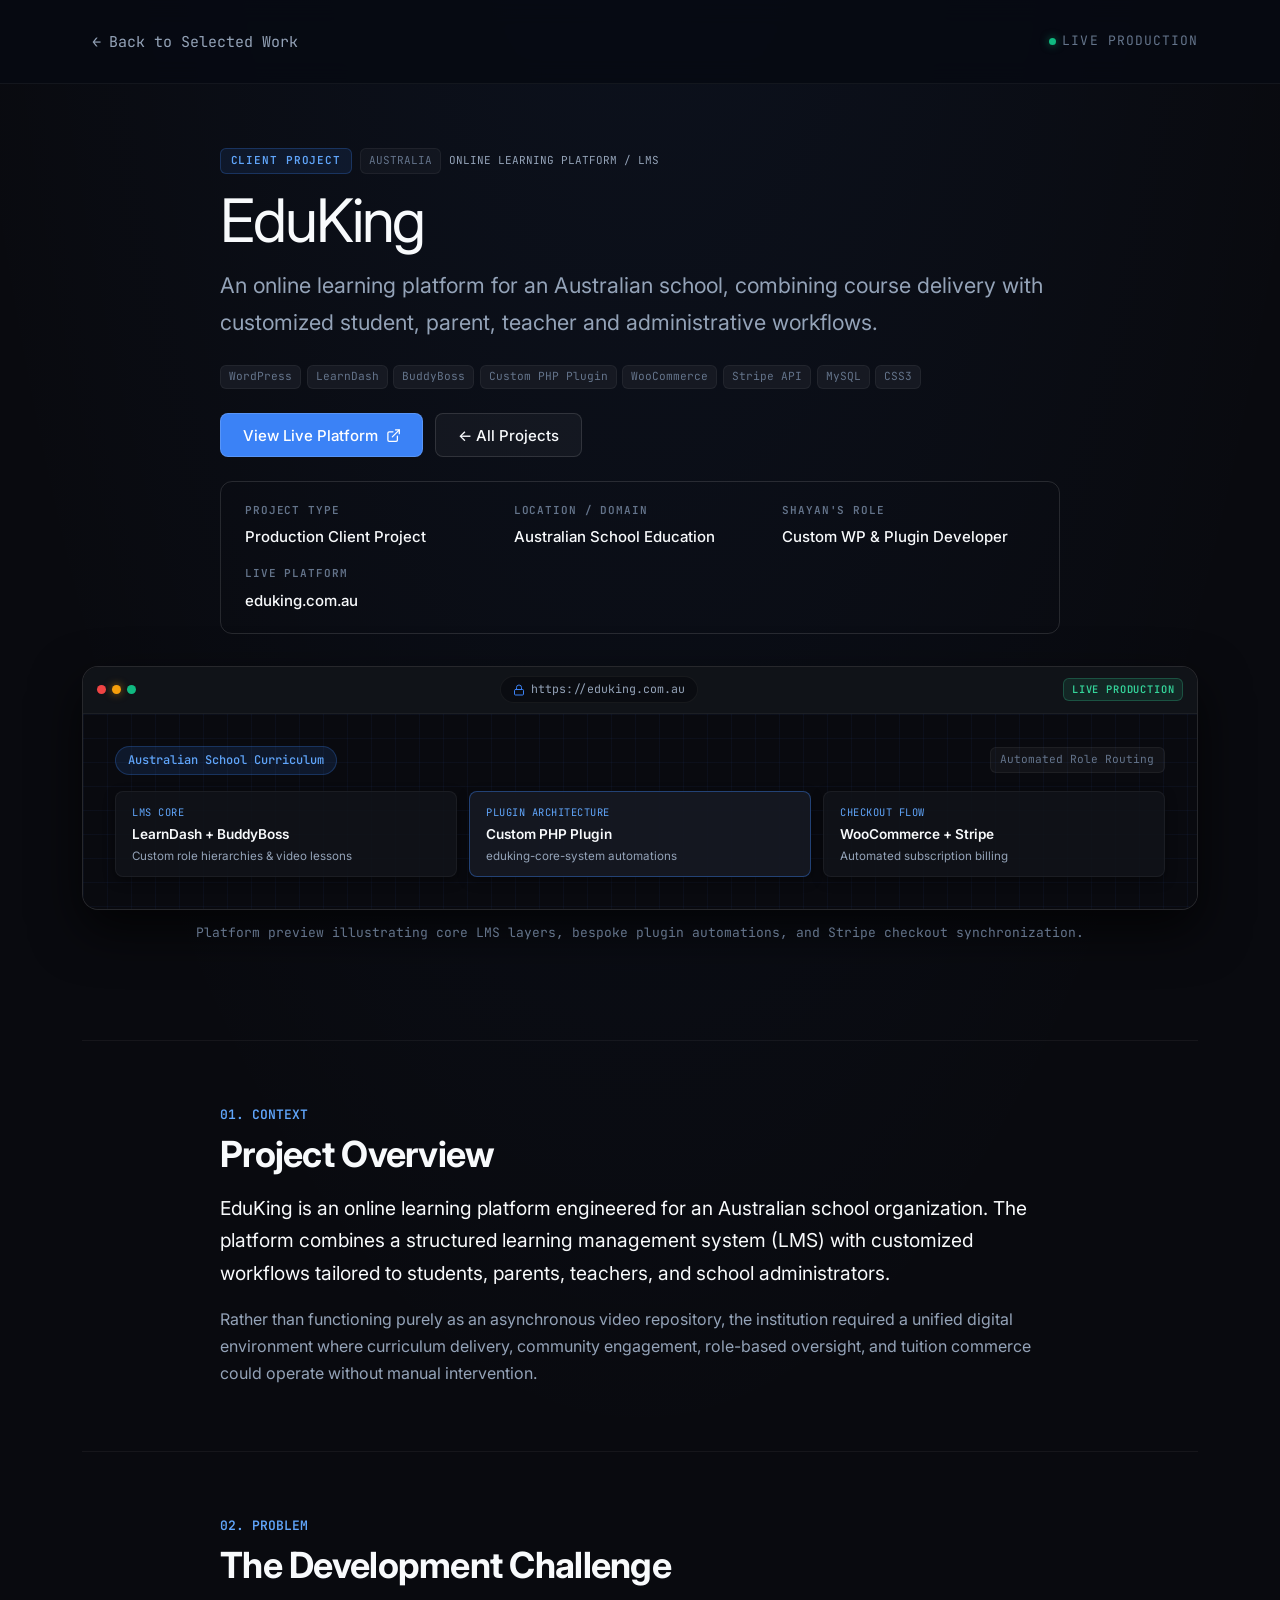
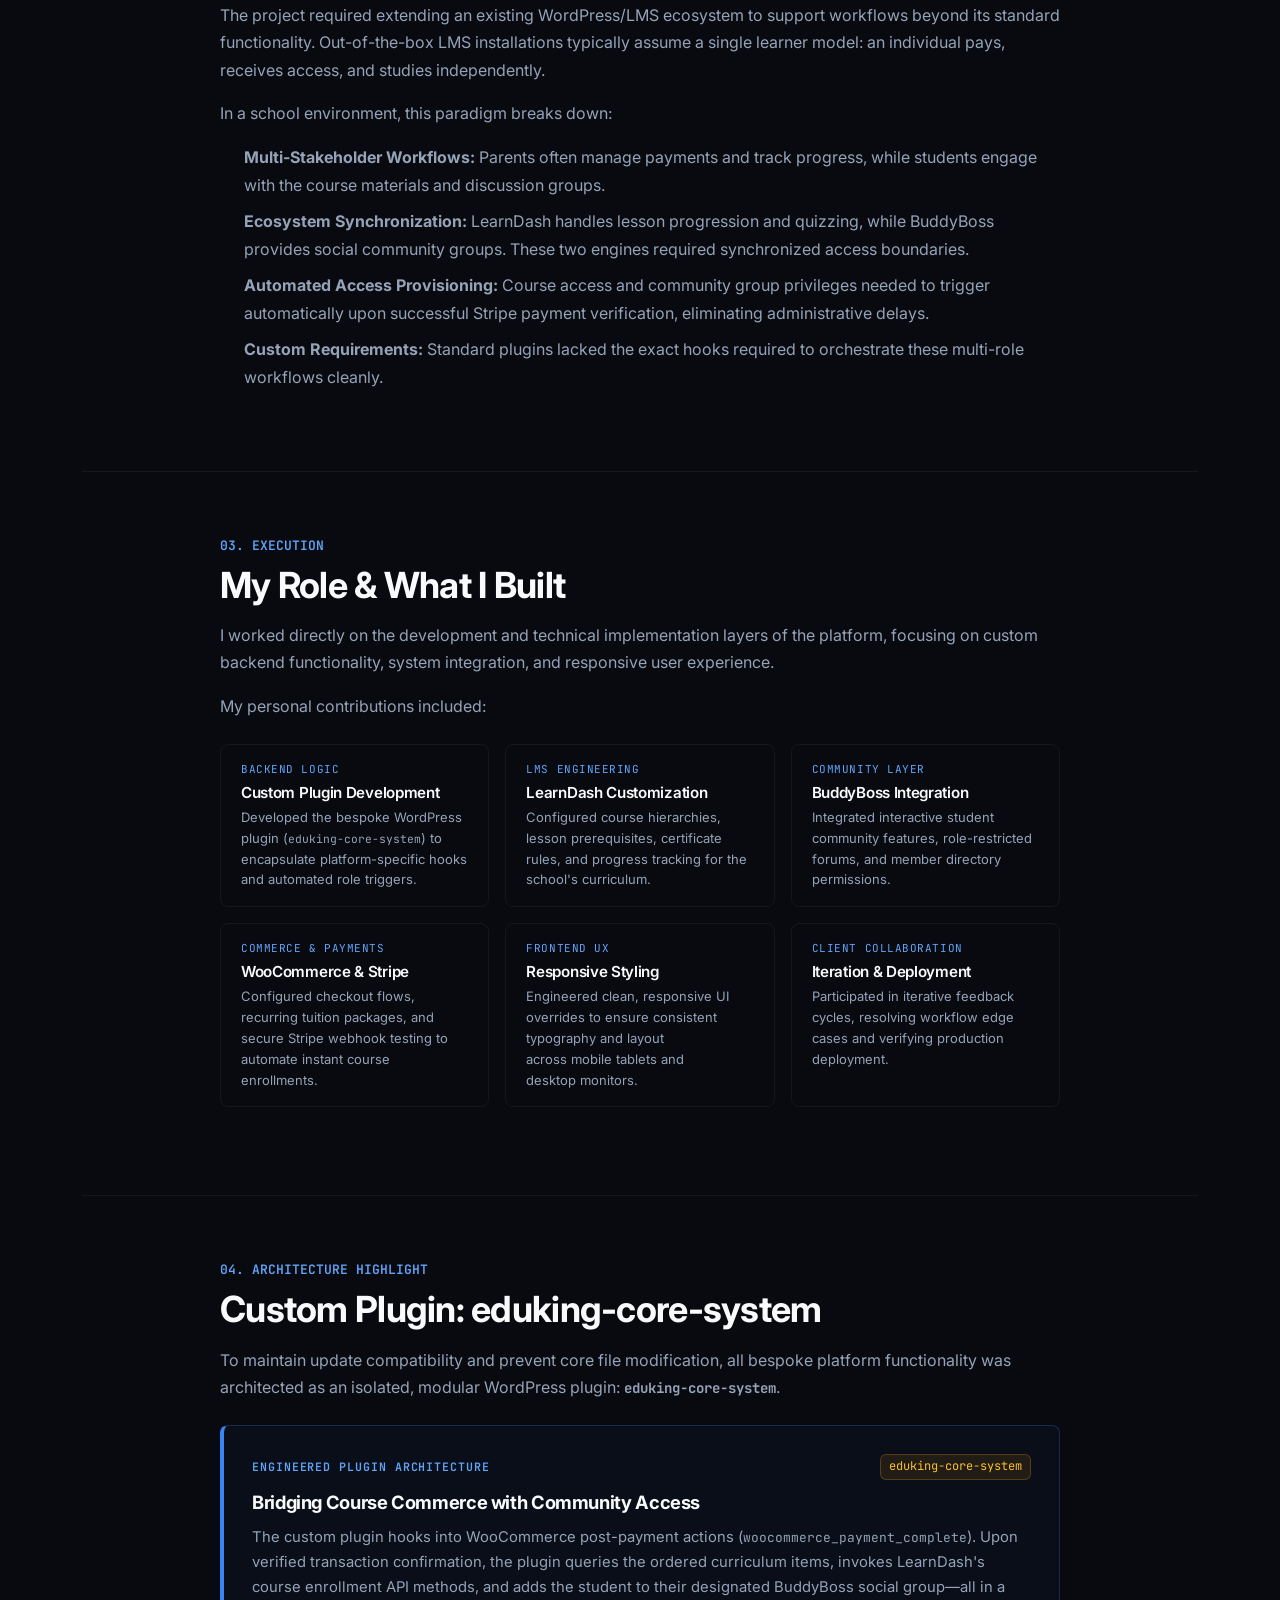
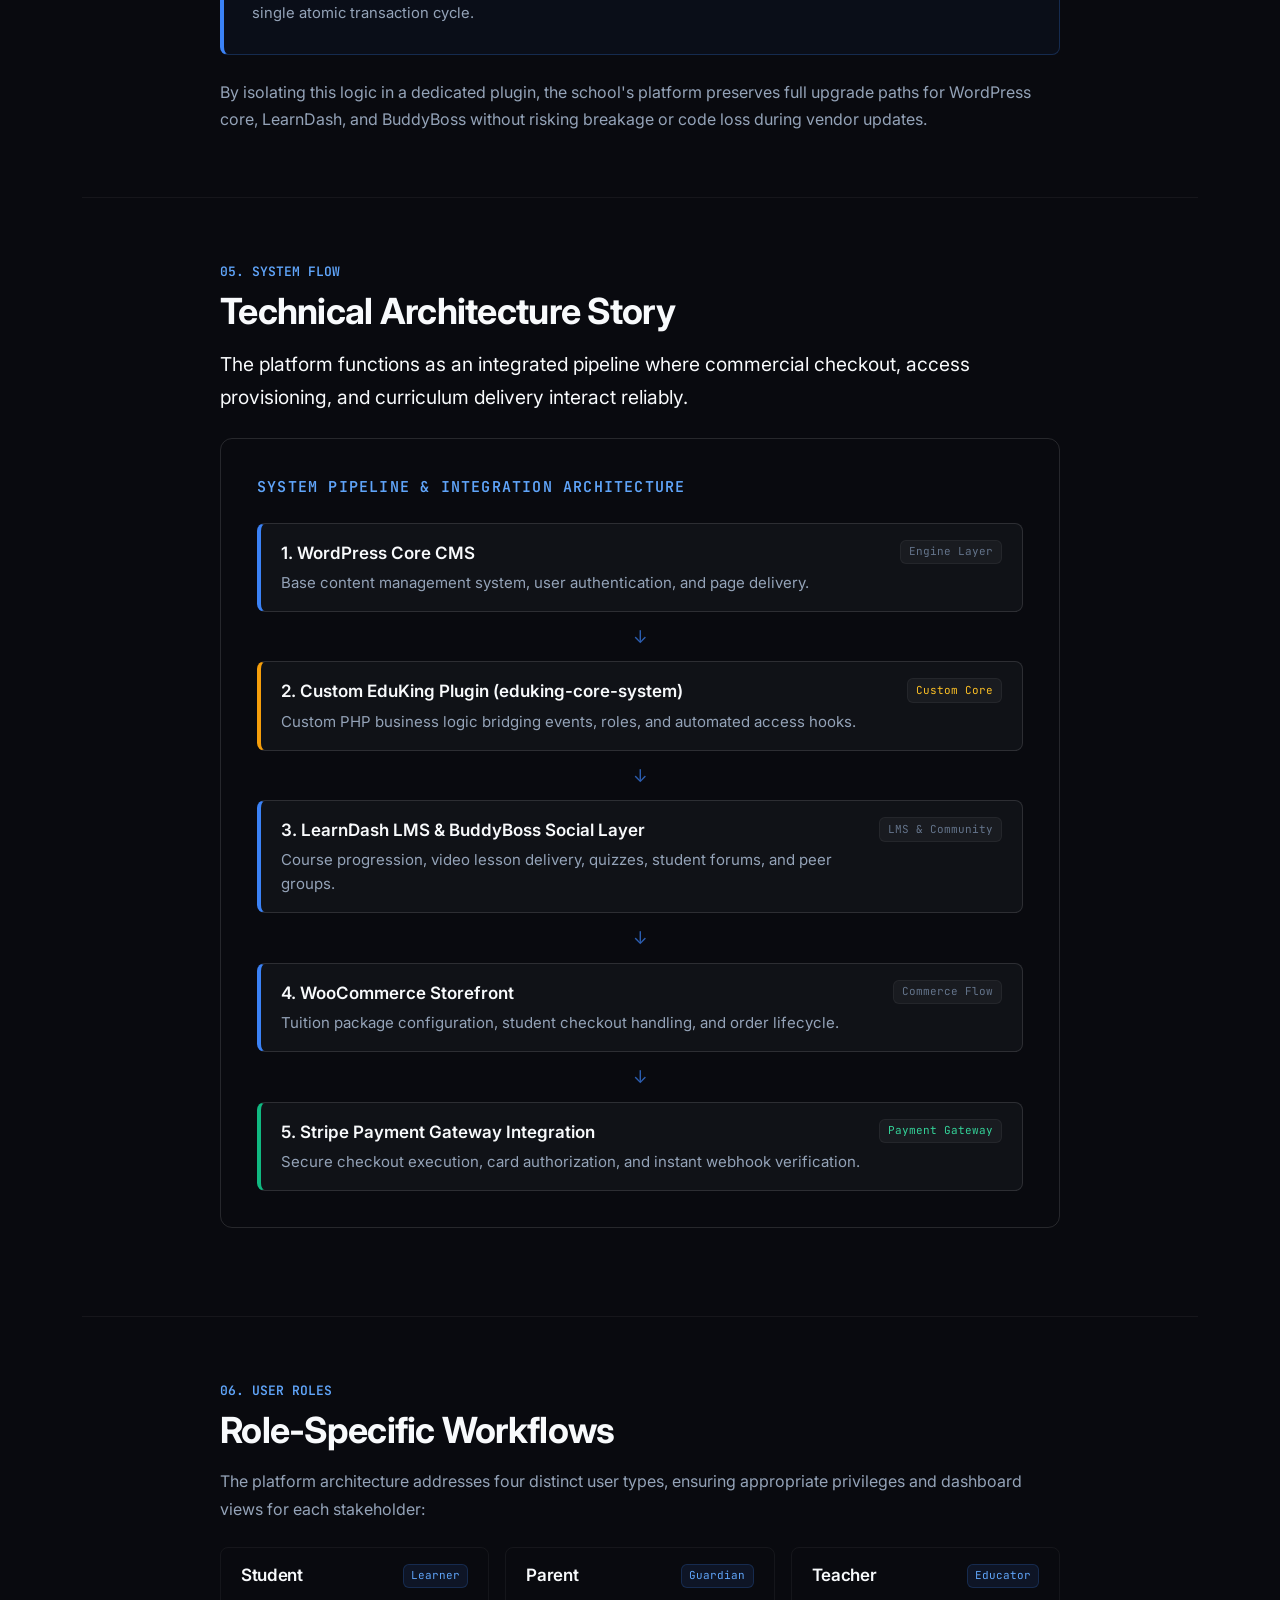
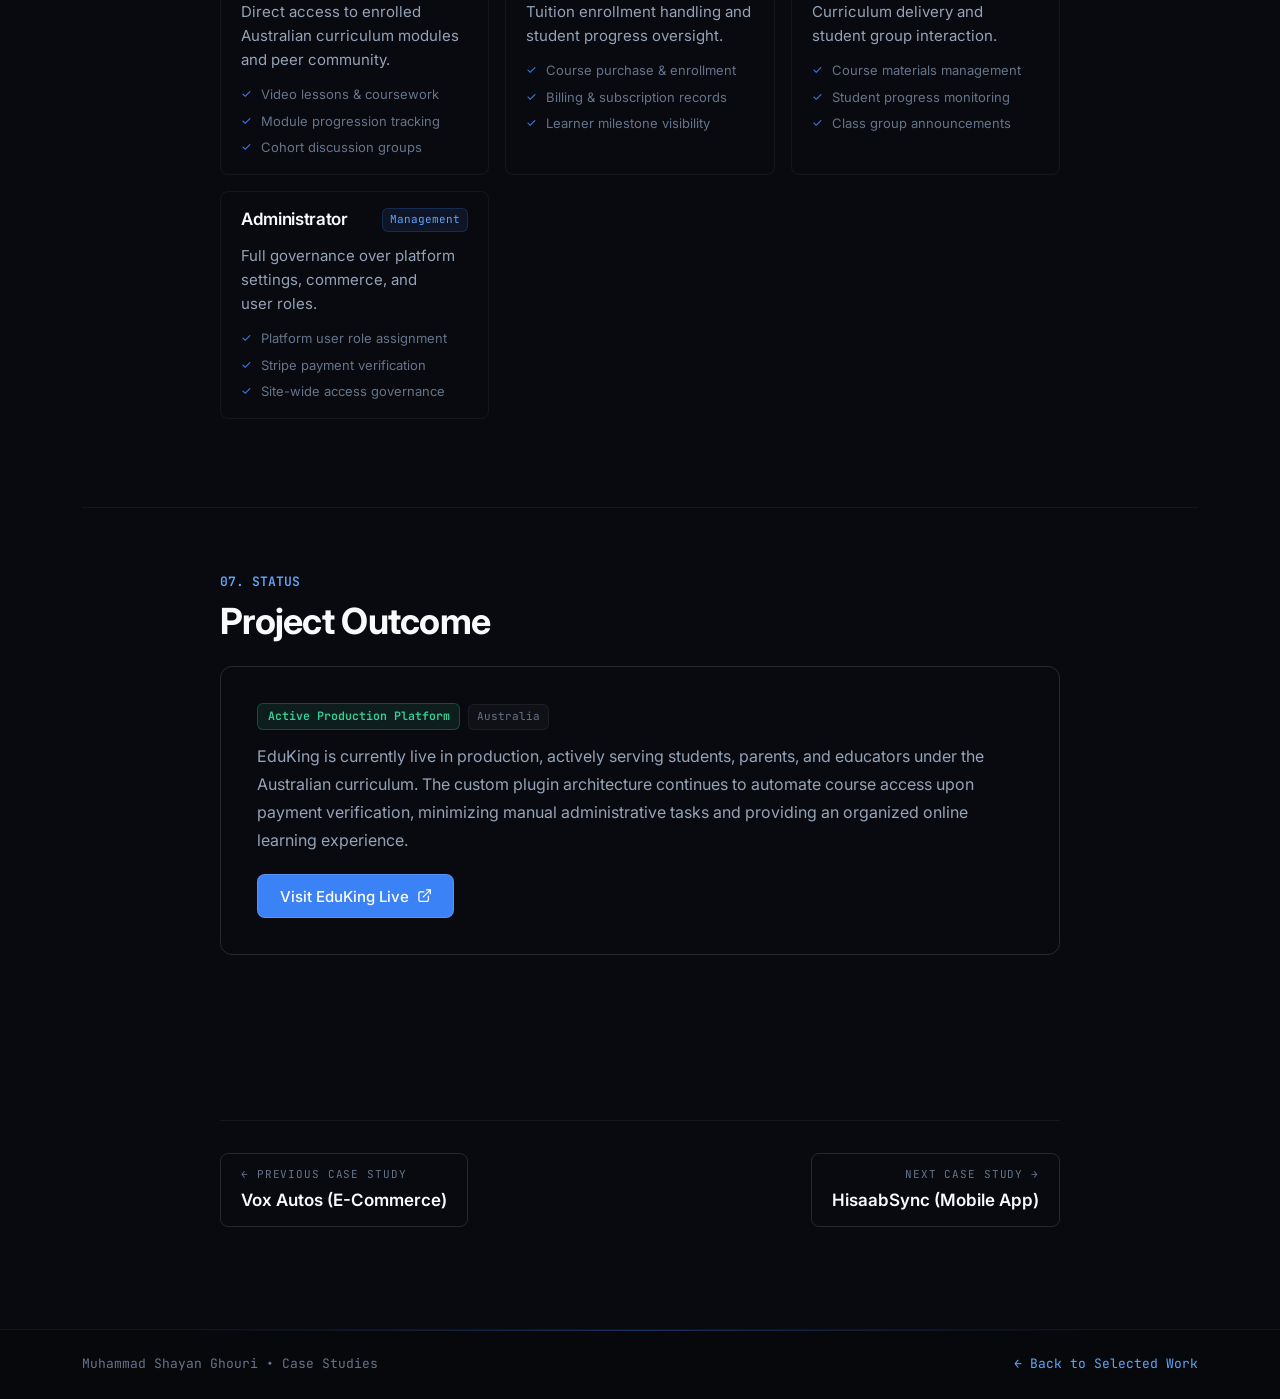
==== commit a085fc6b: "fix(step15): production QA pass - add favicon, og-preview image, fix aria-current, normalize font we" ====
--- a/work/eduking/index.html
+++ b/work/eduking/index.html
@@ -14,6 +14,10 @@
   <link rel="canonical" href="https://ms-ghouri.github.io/Shayanportfolio/work/eduking/">
   <meta name="theme-color" content="#070A12">
 
+  <!-- Favicon -->
+  <link rel="icon" type="image/svg+xml" href="data:image/svg+xml,<svg xmlns='http://www.w3.org/2000/svg' viewBox='0 0 32 32'><rect width='32' height='32' rx='6' fill='%23090A0F'/><text x='16' y='23' font-family='Inter,sans-serif' font-size='18' font-weight='700' text-anchor='middle' fill='%233B82F6'>S</text></svg>">
+  <link rel="apple-touch-icon" href="data:image/svg+xml,<svg xmlns='http://www.w3.org/2000/svg' viewBox='0 0 32 32'><rect width='32' height='32' rx='6' fill='%23090A0F'/><text x='16' y='23' font-family='Inter,sans-serif' font-size='18' font-weight='700' text-anchor='middle' fill='%233B82F6'>S</text></svg>">
+
   <!-- Open Graph Protocol -->
   <meta property="og:type" content="article">
   <meta property="og:title" content="EduKing Case Study | LMS &amp; Custom Plugin Architecture — Muhammad Shayan Ghouri">
@@ -21,6 +25,9 @@
     content="Deep dive into the architecture, custom plugin development, and role workflows of the EduKing online school platform.">
   <meta property="og:url" content="https://ms-ghouri.github.io/Shayanportfolio/work/eduking/">
   <meta property="og:site_name" content="Muhammad Shayan Ghouri Portfolio">
+  <meta property="og:image" content="https://ms-ghouri.github.io/Shayanportfolio/assets/img/og-preview.png">
+  <meta name="twitter:card" content="summary_large_image">
+  <meta name="twitter:image" content="https://ms-ghouri.github.io/Shayanportfolio/assets/img/og-preview.png">
 
   <!-- Google Fonts: Inter & JetBrains Mono -->
   <link rel="preconnect" href="https://fonts.googleapis.com">
--- a/assets/css/variables.css
+++ b/assets/css/variables.css
@@ -123,9 +123,9 @@
   --font-size-lg: clamp(1.125rem, 1.05rem + 0.38vw, 1.25rem);        /* 18px - 20px */
   --font-size-xl: clamp(1.25rem, 1.15rem + 0.5vw, 1.5rem);           /* 20px - 24px */
   --font-size-2xl: clamp(1.5rem, 1.35rem + 0.75vw, 1.875rem);        /* 24px - 30px */
-  --font-size-3xl: clamp(1.875rem, 1.65rem + 1.13vw, 2.375rem);      /* 30px - 38px */
-  --font-size-4xl: clamp(2.25rem, 1.95rem + 1.5vw, 3rem);            /* 36px - 48px */
-  --font-size-5xl: clamp(2.75rem, 2.35rem + 2vw, 3.875rem);          /* 44px - 62px */
+  --font-size-3xl: clamp(1.625rem, 1.45rem + 0.9vw, 2.25rem);       /* 26px - 36px */
+  --font-size-4xl: clamp(2rem, 1.75rem + 1.25vw, 2.875rem);          /* 32px - 46px */
+  --font-size-5xl: clamp(2.5rem, 2.2rem + 1.75vw, 3.75rem);          /* 40px - 60px */
 
   /* Headings Explicit Mapping */
   --font-h1: var(--font-size-4xl);
@@ -173,7 +173,7 @@
   --space-24: 6rem;     /* 96px */
 
   /* Section Spacing Rhythm */
-  --section-padding-y: clamp(4.5rem, 8vw, 7.5rem);
+  --section-padding-y: clamp(3rem, 6vw, 6.5rem);
 
   /* ==========================================================================
      8. Border Radii
@@ -209,13 +209,23 @@
   --glow-dual: 0 0 20px rgba(59, 130, 246, 0.15), 0 0 32px rgba(99, 102, 241, 0.1);
 
   /* ==========================================================================
-     10. Global Motion & Transitions
-     Crisp, responsive timing (150ms - 250ms) using natural easing curves
+     10. Global Motion System Tokens (Step 13)
+     Crisp, responsive timing (120ms - 600ms) using natural easing curves
      ========================================================================== */
   --ease-out: cubic-bezier(0.16, 1, 0.3, 1);
+  --ease-smooth: cubic-bezier(0.25, 1, 0.5, 1);
   --ease-in-out: cubic-bezier(0.4, 0, 0.2, 1);
-  --transition-fast: 150ms var(--ease-out);
-  --transition-base: 220ms var(--ease-out);
+
+  --duration-fast: 150ms;       /* 120ms-180ms: Micro-interactions, link hovers, active buttons */
+  --duration-normal: 250ms;     /* 200ms-300ms: UI transitions, card elevation, border highlights */
+  --duration-emphasis: 400ms;   /* 350ms-500ms: Drawer opening, focal reveals */
+  --duration-reveal: 600ms;     /* 500ms-700ms: Major entrance & scroll reveals */
+
+  --transition-fast: var(--duration-fast) var(--ease-out);
+  --transition-base: var(--duration-normal) var(--ease-out);
+  --transition-normal: var(--transition-base);
+  --transition-smooth: var(--duration-emphasis) var(--ease-smooth);
+  --transition-reveal: var(--duration-reveal) var(--ease-smooth);
   --transition-slow: 320ms var(--ease-out);
 
   /* ==========================================================================
@@ -230,11 +240,23 @@
      12. Layout Boundaries & Z-Indices
      ========================================================================== */
   --container-max-width: 1180px;
-  --container-padding: clamp(1.25rem, 4.5vw, 2.25rem);
+  --container-lg: var(--container-max-width);
+  --container-padding: clamp(1rem, 4vw, 2rem);
   --header-height: 4.25rem;
 
   --z-skip-link: 9999;
   --z-nav: 100;
+  --z-sticky: var(--z-nav);
   --z-modal: 200;
   --z-tooltip: 300;
+
+  /* Aliases for case studies & backward compatibility */
+  --success: var(--color-success);
 }
+
+/* Compact header height on mobile devices */
+@media (max-width: 640px) {
+  :root {
+    --header-height: 3.875rem;
+  }
+}
--- a/assets/css/layout.css
+++ b/assets/css/layout.css
@@ -21,6 +21,13 @@
   font-size: var(--font-size-base);
   line-height: var(--leading-normal);
   overflow-x: hidden;
+}
+
+/* Inline code and technical element wrapping safeguard */
+code, kbd, samp {
+  font-family: var(--font-mono);
+  font-size: 0.875em;
+  word-break: break-word;
 }
 
 /* ==========================================================================
@@ -106,6 +113,33 @@
 /* Body scroll lock when mobile navigation drawer is active */
 body.nav-open {
   overflow: hidden;
+  touch-action: none;
+}
+
+/* Smooth scrolling with sticky header offset */
+html {
+  scroll-behavior: smooth;
+}
+
+@media (prefers-reduced-motion: reduce) {
+  html {
+    scroll-behavior: auto;
+  }
+}
+
+/* Offset anchor scrolling to account for sticky navbar */
+section[id],
+.section[id],
+#hero,
+#about,
+#skills,
+#experience,
+#projects,
+#services,
+#process,
+#proof,
+#contact {
+  scroll-margin-top: calc(var(--header-height, 4.25rem) + 1.25rem);
 }
 
 /* ==========================================================================
@@ -116,13 +150,19 @@
   top: 0;
   z-index: var(--z-nav);
   height: var(--header-height);
-  background-color: rgba(9, 10, 15, 0.82);
-  backdrop-filter: blur(16px);
-  -webkit-backdrop-filter: blur(16px);
-  border-bottom: 1px solid var(--border-subtle);
+  background-color: rgba(9, 10, 15, 0.75);
+  backdrop-filter: blur(14px);
+  -webkit-backdrop-filter: blur(14px);
+  border-bottom: 1px solid transparent;
   display: flex;
   align-items: center;
-  transition: background-color var(--transition-base), border-color var(--transition-base);
+  transition: background-color var(--transition-base), border-color var(--transition-base), box-shadow var(--transition-base);
+}
+
+.site-header.is-scrolled {
+  background-color: rgba(9, 10, 15, 0.94);
+  border-bottom: 1px solid var(--border-medium);
+  box-shadow: 0 4px 20px rgba(0, 0, 0, 0.35);
 }
 
 .site-main {
@@ -131,8 +171,8 @@
 
 .site-footer {
   border-top: 1px solid var(--border-subtle);
-  background-color: var(--color-canvas-subtle);
-  padding-block: var(--space-12);
+  background-color: #07080C;
+  padding-block: var(--space-16) var(--space-8);
 }
 
 /* ==========================================================================
--- a/assets/css/components.css
+++ b/assets/css/components.css
@@ -20,11 +20,18 @@
   font-weight: var(--font-weight-semibold);
   color: var(--foreground);
   letter-spacing: var(--tracking-tight);
+  text-decoration: none;
   transition: color var(--transition-fast);
 }
 
 .brand-logo:hover {
   color: #FFFFFF;
+}
+
+.brand-name {
+  color: inherit;
+  font-weight: var(--font-weight-semibold);
+  letter-spacing: var(--tracking-tight);
 }
 
 .brand-dot {
@@ -42,6 +49,32 @@
   box-shadow: 0 0 12px rgba(59, 130, 246, 0.7);
 }
 
+.brand-role {
+  display: inline-block;
+  font-family: var(--font-mono);
+  font-size: 0.6875rem;
+  font-weight: var(--font-weight-normal);
+  color: var(--foreground-subtle);
+  padding: 0.15rem 0.45rem;
+  background: var(--surface-subtle);
+  border: 1px solid var(--border-subtle);
+  border-radius: var(--radius-sm);
+  margin-left: 0.25rem;
+  letter-spacing: 0.02em;
+}
+
+@media (max-width: 960px) {
+  .brand-role {
+    display: none;
+  }
+}
+
+@media (max-width: 480px) {
+  .brand-logo {
+    font-size: 0.9375rem;
+  }
+}
+
 /* ==========================================================================
    Navigation Bar (Desktop Default)
    ========================================================================== */
@@ -53,36 +86,43 @@
 .nav-menu {
   display: flex;
   align-items: center;
-  gap: var(--space-6);
+  gap: var(--space-4);
 }
 
 .nav-list {
   display: flex;
   align-items: center;
-  gap: var(--space-5);
+  gap: 0.25rem;
+  list-style: none;
+  margin: 0;
+  padding: 0;
 }
 
 .nav-link {
   font-family: var(--font-sans);
-  font-size: var(--font-size-sm);
+  font-size: 0.8125rem;
   font-weight: var(--font-weight-medium);
   color: var(--foreground-muted);
-  padding: var(--space-2) var(--space-1);
+  padding: var(--space-2) 0.55rem;
   position: relative;
   transition: color var(--transition-fast);
+  text-decoration: none;
+  white-space: nowrap;
+  border-radius: var(--radius-sm);
 }
 
 .nav-link:hover,
 .nav-link:focus-visible {
-  color: var(--foreground);
-}
-
-/* Subtle animated underline on hover */
+  color: #FFFFFF;
+}
+
+/* Subtle animated underline on hover & active */
 .nav-link::after {
   content: '';
   position: absolute;
   bottom: 0;
-  left: 0;
+  left: 50%;
+  transform: translateX(-50%);
   width: 0;
   height: 2px;
   background: var(--accent);
@@ -92,7 +132,29 @@
 
 .nav-link:hover::after,
 .nav-link:focus-visible::after {
-  width: 100%;
+  width: 70%;
+}
+
+.nav-link.is-active {
+  color: #FFFFFF;
+  font-weight: var(--font-weight-semibold);
+}
+
+.nav-link.is-active::after {
+  width: 70%;
+  background: var(--accent);
+}
+
+.nav-link.nav-resume {
+  color: var(--foreground-subtle);
+  font-family: var(--font-mono);
+  font-size: 0.75rem;
+  letter-spacing: 0.02em;
+}
+
+.nav-link.nav-resume:hover,
+.nav-link.nav-resume:focus-visible {
+  color: var(--accent-light);
 }
 
 /* Primary CTA Button in Nav ("Let's Talk") */
@@ -100,14 +162,14 @@
   display: flex;
   align-items: center;
   gap: var(--space-3);
-  margin-left: var(--space-2);
+  margin-left: 0.35rem;
 }
 
 .btn-talk {
   position: relative;
-  padding: 0.5rem 1.15rem;
+  padding: 0.45rem 1rem;
   font-family: var(--font-sans);
-  font-size: var(--font-size-sm);
+  font-size: 0.8125rem;
   font-weight: var(--font-weight-medium);
   color: var(--foreground);
   background: var(--surface-elevated);
@@ -119,6 +181,7 @@
   display: inline-flex;
   align-items: center;
   justify-content: center;
+  white-space: nowrap;
 }
 
 .btn-talk:hover,
@@ -201,9 +264,9 @@
 }
 
 /* ==========================================================================
-   Responsive Mobile Navigation Drawer (<= 768px)
+   Responsive Mobile Navigation Drawer (<= 860px)
    ========================================================================== */
-@media (max-width: 768px) {
+@media (max-width: 860px) {
   .nav-toggle {
     display: inline-flex;
   }
@@ -215,19 +278,23 @@
     right: 0;
     bottom: 0;
     height: calc(100vh - var(--header-height));
+    height: calc(100dvh - var(--header-height));
     background-color: rgba(9, 10, 15, 0.98);
-    backdrop-filter: blur(20px);
-    -webkit-backdrop-filter: blur(20px);
+    backdrop-filter: blur(24px);
+    -webkit-backdrop-filter: blur(24px);
     border-top: 1px solid var(--border-subtle);
-    padding: var(--space-8) var(--container-padding);
+    padding: var(--space-6) var(--container-padding) var(--space-8);
     flex-direction: column;
     align-items: stretch;
-    gap: var(--space-6);
+    justify-content: flex-start;
+    gap: var(--space-4);
     overflow-y: auto;
+    -webkit-overflow-scrolling: touch;
     visibility: hidden;
     opacity: 0;
     transform: translateY(-8px);
     transition: opacity var(--transition-base), transform var(--transition-base), visibility var(--transition-base);
+    z-index: var(--z-nav);
   }
 
   .nav-menu.is-open {
@@ -239,17 +306,19 @@
   .nav-list {
     flex-direction: column;
     align-items: stretch;
-    gap: var(--space-2);
+    gap: var(--space-1);
   }
 
   .nav-link {
     display: flex;
     align-items: center;
-    min-height: 44px;
+    justify-content: space-between;
+    min-height: 46px;
     padding: var(--space-3) var(--space-4);
     font-size: var(--font-size-base);
     border-radius: var(--radius-md);
     border: 1px solid transparent;
+    color: var(--foreground-muted);
     transition: background-color var(--transition-fast), color var(--transition-fast), border-color var(--transition-fast);
   }
 
@@ -260,14 +329,27 @@
     color: #FFFFFF;
   }
 
+  .nav-link.is-active {
+    background-color: var(--surface-elevated);
+    border-color: var(--border-active);
+    color: #FFFFFF;
+    font-weight: var(--font-weight-semibold);
+  }
+
   .nav-link::after {
     display: none;
   }
 
+  .nav-link.nav-resume {
+    font-family: var(--font-sans);
+    font-size: var(--font-size-base);
+    color: var(--foreground-muted);
+  }
+
   .nav-actions {
     margin-left: 0;
-    margin-top: var(--space-4);
-    padding-top: var(--space-6);
+    margin-top: var(--space-3);
+    padding-top: var(--space-4);
     border-top: 1px solid var(--border-subtle);
     flex-direction: column;
     width: 100%;
@@ -286,7 +368,9 @@
   .nav-toggle-icon,
   .nav-toggle-icon::before,
   .nav-toggle-icon::after,
-  .btn-talk {
+  .btn-talk,
+  .nav-link,
+  .nav-link::after {
     transition: none !important;
     transform: none !important;
   }
@@ -312,6 +396,7 @@
   cursor: pointer;
   white-space: nowrap;
   text-decoration: none;
+  min-height: 44px;
 }
 
 /* Primary Button: Solid Electric Blue with subtle top highlight */
@@ -485,6 +570,21 @@
   max-width: 100%;
 }
 
+/* ==========================================================================
+   Hero Initial Load Stagger Animation (Step 13)
+   Instant, subtle, non-blocking fade-up sequence with backwards fill
+   ========================================================================== */
+@keyframes hero-fade-up {
+  from {
+    opacity: 0;
+    transform: translateY(14px);
+  }
+  to {
+    opacity: 1;
+    transform: translateY(0);
+  }
+}
+
 /* Availability Status Badge */
 .badge-availability {
   display: inline-flex;
@@ -502,6 +602,7 @@
   backdrop-filter: blur(8px);
   box-shadow: var(--shadow-xs);
   transition: border-color var(--transition-fast);
+  animation: hero-fade-up 420ms var(--ease-out) 40ms backwards;
 }
 
 .badge-availability:hover {
@@ -541,6 +642,7 @@
   margin-bottom: var(--space-5);
   text-wrap: balance;
   color: var(--foreground);
+  animation: hero-fade-up 460ms var(--ease-out) 80ms backwards;
 }
 
 .hero-description {
@@ -550,6 +652,7 @@
   max-width: 54ch;
   margin-bottom: var(--space-6);
   text-wrap: pretty;
+  animation: hero-fade-up 460ms var(--ease-out) 140ms backwards;
 }
 
 /* Credibility Line */
@@ -563,6 +666,7 @@
   border-radius: var(--radius-md);
   margin-bottom: var(--space-8);
   max-width: 100%;
+  animation: hero-fade-up 460ms var(--ease-out) 190ms backwards;
 }
 
 .credibility-dot {
@@ -589,6 +693,7 @@
   gap: var(--space-4);
   flex-wrap: wrap;
   margin-bottom: var(--space-8);
+  animation: hero-fade-up 460ms var(--ease-out) 240ms backwards;
 }
 
 .btn-hero-primary {
@@ -654,6 +759,7 @@
   padding-top: var(--space-6);
   border-top: 1px solid var(--border-subtle);
   width: 100%;
+  animation: hero-fade-up 460ms var(--ease-out) 290ms backwards;
 }
 
 .recruiter-label {
@@ -721,6 +827,7 @@
   box-shadow: 0 20px 45px -15px rgba(0, 0, 0, 0.75), 0 0 0 1px rgba(255, 255, 255, 0.04), 0 0 35px -5px rgba(59, 130, 246, 0.15);
   backdrop-filter: blur(12px);
   transition: transform var(--transition-normal), box-shadow var(--transition-normal), border-color var(--transition-normal);
+  animation: hero-fade-up 500ms var(--ease-out) 160ms backwards;
 }
 
 .hero-code-window:hover {
@@ -866,6 +973,7 @@
   color: var(--foreground);
   box-shadow: 0 8px 20px rgba(0, 0, 0, 0.6), 0 0 15px rgba(59, 130, 246, 0.2);
   backdrop-filter: blur(12px);
+  animation: hero-fade-up 460ms var(--ease-out) 320ms backwards;
 }
 
 .floating-badge-dot {
@@ -902,7 +1010,7 @@
   }
 
   .hero-title {
-    font-size: clamp(1.85rem, 8vw, 2.5rem);
+    font-size: clamp(1.75rem, 7.5vw, 2.375rem);
   }
 
   .hero-description {
@@ -910,7 +1018,16 @@
   }
 
   .hero-credibility {
-    padding: 0.5rem 0.75rem;
+    display: flex;
+    align-items: flex-start;
+    border-radius: var(--radius-md);
+    max-width: 100%;
+    padding: 0.6rem 0.75rem;
+  }
+
+  .credibility-dot {
+    margin-top: 0.35rem;
+    flex-shrink: 0;
   }
 
   .hero-cta-group {
@@ -923,6 +1040,7 @@
   .btn-hero-secondary {
     width: 100%;
     justify-content: center;
+    min-height: 48px;
   }
 
   .hero-recruiter-strip {
@@ -932,13 +1050,20 @@
   }
 
   .recruiter-links {
-    gap: var(--space-3);
+    gap: var(--space-2) var(--space-3);
     width: 100%;
+  }
+
+  .recruiter-link {
+    min-height: 44px;
+    padding: 0.35rem 0.5rem;
+    display: inline-flex;
+    align-items: center;
   }
 
   .code-window-body {
     padding: 0.85rem 0.95rem;
-    font-size: 0.725rem;
+    font-size: clamp(0.675rem, 2.8vw, 0.725rem);
   }
 
   .hero-floating-badge {
@@ -951,8 +1076,18 @@
 @media (prefers-reduced-motion: reduce) {
   .status-dot,
   .floating-badge-dot,
-  .currently-dot {
+  .currently-dot,
+  .badge-availability,
+  .hero-title,
+  .hero-description,
+  .hero-credibility,
+  .hero-cta-group,
+  .hero-recruiter-strip,
+  .hero-code-window,
+  .hero-floating-badge {
     animation: none !important;
+    opacity: 1 !important;
+    transform: none !important;
   }
 
   .btn-hero-primary:hover,
@@ -1283,176 +1418,188 @@
 }
 
 /* ==========================================================================
-   Technical Skills & Competencies Section (@ContentStrategist, @RecruiterExp, @VisualDesigner, @FrontendEng)
-   3-Tier Credibility Architecture
+   Skills & Technical Stack Section (@FrontendEng, @VisualDesigner, @Architect)
+   8-Category Modular Architecture
    ========================================================================== */
 .skills-section {
   position: relative;
   border-top: 1px solid var(--border-subtle);
 }
 
-.section-subtitle {
-  font-size: var(--font-size-base);
-  color: var(--foreground-muted);
-  max-width: 65ch;
-  margin-bottom: var(--space-8);
-  line-height: var(--leading-relaxed);
-}
-
-.skills-grid {
+.tech-stack-grid {
   display: grid;
-  grid-template-columns: repeat(1, minmax(0, 1fr));
-  gap: var(--space-6);
-}
-
-@media (min-width: 900px) {
-  .skills-grid {
-    grid-template-columns: repeat(3, minmax(0, 1fr));
-  }
-}
-
-.skills-tier-card {
-  background-color: var(--surface);
-  border: 1px solid var(--border-subtle);
+  grid-template-columns: repeat(4, minmax(0, 1fr));
+  gap: var(--space-5);
+  margin-top: var(--space-6);
+}
+
+.tech-category-card {
+  background-color: var(--surface-card);
+  border: 1px solid var(--border-medium);
   border-radius: var(--radius-lg);
-  padding: var(--space-6);
-  display: flex;
-  flex-direction: column;
-  gap: var(--space-5);
+  padding: var(--space-5);
+  display: flex;
+  flex-direction: column;
+  gap: var(--space-4);
   box-shadow: var(--shadow-sm);
   position: relative;
   overflow: hidden;
   transition: transform var(--transition-base), border-color var(--transition-base), box-shadow var(--transition-base);
 }
 
-.skills-tier-card:hover,
-.skills-tier-card:focus-within {
+.tech-category-card:hover,
+.tech-category-card:focus-within {
   transform: translateY(-2px);
   border-color: var(--border-hover);
-  box-shadow: var(--shadow-md);
-}
-
-.skills-tier-1:hover,
-.skills-tier-1:focus-within {
-  border-color: var(--accent-border);
-}
-
-.skills-tier-2:hover,
-.skills-tier-2:focus-within {
-  border-color: rgba(99, 102, 241, 0.3);
-}
-
-.skills-tier-header {
-  display: flex;
-  flex-direction: column;
-  gap: var(--space-2);
-}
-
-.skills-tier-badge {
-  display: inline-flex;
-  align-items: center;
-  gap: var(--space-2);
-  align-self: flex-start;
-  padding: 0.25rem 0.65rem;
-  font-family: var(--font-mono);
-  font-size: var(--font-size-xs);
+  box-shadow: 0 10px 25px rgba(0, 0, 0, 0.5), 0 0 20px rgba(59, 130, 246, 0.05);
+}
+
+.tech-category-header {
+  display: flex;
+  flex-direction: column;
+  gap: 0.35rem;
+}
+
+.tech-category-badge {
+  display: flex;
+  align-items: center;
+  justify-content: space-between;
+  margin-bottom: 0.15rem;
+}
+
+.tech-cat-dot {
+  width: 7px;
+  height: 7px;
+  border-radius: var(--radius-full);
+}
+
+.dot-blue {
+  background-color: var(--accent);
+  box-shadow: 0 0 8px rgba(59, 130, 246, 0.6);
+}
+
+.dot-indigo {
+  background-color: #818CF8;
+  box-shadow: 0 0 8px rgba(129, 140, 248, 0.6);
+}
+
+.dot-cyan {
+  background-color: #38BDF8;
+  box-shadow: 0 0 8px rgba(56, 189, 248, 0.6);
+}
+
+.dot-amber {
+  background-color: #F59E0B;
+  box-shadow: 0 0 8px rgba(245, 158, 11, 0.6);
+}
+
+.dot-emerald {
+  background-color: #10B981;
+  box-shadow: 0 0 8px rgba(16, 185, 129, 0.6);
+}
+
+.dot-purple {
+  background-color: #A855F7;
+  box-shadow: 0 0 8px rgba(168, 85, 247, 0.6);
+}
+
+.dot-slate {
+  background-color: #94A3B8;
+  box-shadow: 0 0 8px rgba(148, 163, 184, 0.6);
+}
+
+.dot-rose {
+  background-color: #F43F5E;
+  box-shadow: 0 0 8px rgba(244, 63, 94, 0.6);
+}
+
+.tech-cat-num {
+  font-family: var(--font-mono);
+  font-size: 0.6875rem;
   font-weight: var(--font-weight-medium);
-  border-radius: var(--radius-full);
-}
-
-.tier-dot {
-  width: 6px;
-  height: 6px;
-  border-radius: var(--radius-full);
-}
-
-/* Tier 1 Badge: Electric Blue */
-.tier-badge-core {
-  color: var(--accent-light);
-  background-color: var(--accent-subtle);
-  border: 1px solid var(--accent-border);
-}
-
-.tier-badge-core .tier-dot {
-  background-color: var(--accent);
-}
-
-/* Tier 2 Badge: Disciplined Indigo */
-.tier-badge-working {
-  color: #A5B4FC;
-  background-color: var(--accent-indigo-subtle);
-  border: 1px solid rgba(99, 102, 241, 0.3);
-}
-
-.tier-badge-working .tier-dot {
-  background-color: var(--accent-indigo);
-}
-
-/* Tier 3 Badge: Muted Slate */
-.tier-badge-learning {
-  color: var(--foreground-muted);
-  background-color: var(--surface-elevated);
-  border: 1px solid var(--border-medium);
-}
-
-.tier-badge-learning .tier-dot {
-  background-color: var(--foreground-subtle);
-}
-
-.skills-tier-title {
-  font-size: var(--font-size-lg);
+  color: var(--foreground-subtle);
+  letter-spacing: var(--tracking-wider);
+}
+
+.tech-category-title {
+  font-family: var(--font-sans);
+  font-size: 1.05rem;
   font-weight: var(--font-weight-semibold);
   color: var(--foreground);
-  line-height: var(--leading-snug);
+  line-height: var(--leading-tight);
   letter-spacing: var(--tracking-tight);
-  margin-top: var(--space-1);
-}
-
-.skills-tier-desc {
-  font-size: var(--font-size-sm);
+  margin: 0;
+}
+
+.tech-category-desc {
+  font-size: 0.8125rem;
   color: var(--foreground-muted);
-  line-height: var(--leading-normal);
-}
-
-.skills-tier-body {
+  line-height: 1.45;
+  margin: 0;
+  min-height: 2.9em;
+}
+
+.tech-category-tags {
+  display: flex;
+  flex-wrap: wrap;
+  gap: 0.35rem;
   margin-top: auto;
-  padding-top: var(--space-2);
-}
-
-.skills-list {
-  list-style: none;
-  padding: 0;
-  margin: 0;
-  display: flex;
-  flex-wrap: wrap;
-  gap: var(--space-2);
+  padding-top: var(--space-3);
+  border-top: 1px solid var(--border-subtle);
 }
 
 .skill-tag {
   display: inline-flex;
   align-items: center;
-  padding: 0.35rem 0.75rem;
-  font-family: var(--font-mono);
-  font-size: var(--font-size-xs);
+  padding: 0.25rem 0.55rem;
+  font-family: var(--font-mono);
+  font-size: 0.725rem;
   font-weight: var(--font-weight-medium);
   color: var(--foreground);
-  background-color: var(--surface-elevated);
+  background-color: rgba(255, 255, 255, 0.03);
   border: 1px solid var(--border-subtle);
   border-radius: var(--radius-sm);
-  transition: color var(--transition-fast), border-color var(--transition-fast), background-color var(--transition-fast), transform var(--transition-fast);
-  line-height: var(--leading-none);
+  transition: all var(--transition-fast);
+  line-height: 1.35;
 }
 
 .skill-tag:hover {
-  border-color: var(--border-hover);
-  color: #FFFFFF;
-  background-color: var(--surface-hover);
+  border-color: var(--accent);
+  color: var(--accent-light);
+  background-color: rgba(59, 130, 246, 0.08);
   transform: translateY(-1px);
 }
 
-.skills-tier-1 .skill-tag:hover {
-  border-color: var(--accent-border);
-  color: var(--accent-light);
+.skills-footer-note {
+  margin-top: var(--space-8);
+  padding-top: var(--space-6);
+  text-align: center;
+  border-top: 1px solid var(--border-subtle);
+}
+
+.skills-closing-text {
+  font-family: var(--font-mono);
+  font-size: var(--font-size-sm);
+  color: var(--foreground-subtle);
+  letter-spacing: var(--tracking-wide);
+}
+
+/* Responsive Behavior for Tech Stack Grid */
+@media (max-width: 1180px) and (min-width: 641px) {
+  .tech-stack-grid {
+    grid-template-columns: repeat(2, minmax(0, 1fr));
+  }
+}
+
+@media (max-width: 640px) {
+  .tech-stack-grid {
+    grid-template-columns: 1fr;
+    gap: var(--space-4);
+  }
+
+  .tech-category-desc {
+    min-height: 0;
+  }
 }
 
 /* ==========================================================================
@@ -1462,7 +1609,6 @@
 .experience-section {
   position: relative;
   border-top: 1px solid var(--border-subtle);
-  padding-block: clamp(4.5rem, 8vw, 7rem);
 }
 
 .experience-timeline {
@@ -1825,8 +1971,10 @@
   }
 
   .timeline-badge-group {
-    flex-direction: column;
-    align-items: flex-start;
+    display: flex;
+    flex-wrap: wrap;
+    gap: 0.35rem;
+    align-items: center;
   }
 }
 
@@ -2537,6 +2685,24 @@
     display: none;
   }
 
+  .preview-card-item {
+    padding: var(--space-2) var(--space-3);
+  }
+
+  .card-item-title {
+    font-size: 0.8125rem;
+  }
+
+  .card-item-sub {
+    font-size: 0.6875rem;
+  }
+
+  .search-mock-text {
+    overflow: hidden;
+    text-overflow: ellipsis;
+    white-space: nowrap;
+  }
+
   .project-card-actions {
     flex-direction: column;
     align-items: stretch;
@@ -2546,16 +2712,24 @@
   .btn-project-secondary {
     width: 100%;
     justify-content: center;
+    min-height: 44px;
   }
 
   .projects-footer-cta {
     flex-direction: column;
     align-items: flex-start;
   }
+
+  .btn-github-more {
+    width: 100%;
+    justify-content: center;
+    min-height: 44px;
+  }
 }
 
 /* ==========================================================================
-   Specialized Services & Offerings Section (@ProductStrategist, @FrontendEng)
+   Services & Solutions Section (@FrontendEng, @ProductStrategist, @VisualDesigner)
+   6-Card Client-Oriented Offering Architecture
    ========================================================================== */
 .services-section {
   position: relative;
@@ -2564,24 +2738,19 @@
 
 .services-grid {
   display: grid;
-  grid-template-columns: repeat(1, minmax(0, 1fr));
+  grid-template-columns: repeat(3, minmax(0, 1fr));
   gap: var(--space-6);
-}
-
-@media (min-width: 992px) {
-  .services-grid {
-    grid-template-columns: repeat(3, minmax(0, 1fr));
-  }
+  margin-top: var(--space-6);
 }
 
 .service-card {
-  background-color: var(--surface);
-  border: 1px solid var(--border-subtle);
+  background-color: var(--surface-card);
+  border: 1px solid var(--border-medium);
   border-radius: var(--radius-lg);
   padding: var(--space-6);
   display: flex;
   flex-direction: column;
-  gap: var(--space-5);
+  gap: var(--space-4);
   box-shadow: var(--shadow-sm);
   position: relative;
   overflow: hidden;
@@ -2590,124 +2759,74 @@
 
 .service-card:hover,
 .service-card:focus-within {
+  transform: translateY(-2px);
   border-color: var(--border-hover);
-  box-shadow: var(--shadow-md);
-  transform: translateY(-2px);
-}
-
-/* Distinct Collaborative Team Delivery Card Styling */
-.service-card--team {
-  background-color: var(--surface);
-  border-color: rgba(99, 102, 241, 0.2);
-}
-
-.service-card--team:hover,
-.service-card--team:focus-within {
-  border-color: rgba(99, 102, 241, 0.4);
+  box-shadow: 0 10px 30px rgba(0, 0, 0, 0.5), 0 0 20px rgba(59, 130, 246, 0.05);
+}
+
+/* Featured Service Highlight (WordPress Development) */
+.service-card--featured {
+  border-color: rgba(59, 130, 246, 0.3);
+  background: linear-gradient(180deg, rgba(59, 130, 246, 0.03) 0%, rgba(13, 15, 22, 0.95) 100%);
+}
+
+.service-card--featured:hover,
+.service-card--featured:focus-within {
+  border-color: rgba(59, 130, 246, 0.5);
+  box-shadow: 0 12px 35px rgba(0, 0, 0, 0.6), 0 0 25px rgba(59, 130, 246, 0.1);
 }
 
 .service-card-header {
   display: flex;
   flex-direction: column;
-  gap: var(--space-2);
-}
-
-.service-badge {
-  display: inline-flex;
-  align-items: center;
-  gap: var(--space-2);
-  align-self: flex-start;
-  padding: 0.25rem 0.65rem;
-  font-family: var(--font-mono);
-  font-size: var(--font-size-xs);
-  font-weight: var(--font-weight-medium);
-  border-radius: var(--radius-full);
-}
-
-.service-badge--solo {
+  gap: 0.35rem;
+}
+
+.service-card-meta {
+  display: flex;
+  align-items: center;
+  justify-content: space-between;
+  margin-bottom: 0.25rem;
+}
+
+.service-number {
+  font-family: var(--font-mono);
+  font-size: 0.6875rem;
+  font-weight: var(--font-weight-semibold);
   color: var(--accent-light);
-  background-color: var(--accent-subtle);
-  border: 1px solid var(--accent-border);
-}
-
-.service-badge--team {
-  color: #A5B4FC;
-  background-color: var(--accent-indigo-subtle);
-  border: 1px solid rgba(99, 102, 241, 0.3);
-}
-
-.service-dot {
-  width: 6px;
-  height: 6px;
-  border-radius: var(--radius-full);
-  background-color: var(--accent);
-}
-
-.service-dot--purple {
-  background-color: var(--accent-indigo);
-}
-
-.service-delivery-model {
-  font-family: var(--font-mono);
-  font-size: var(--font-size-xs);
+  letter-spacing: var(--tracking-wider);
+}
+
+.service-category-tag {
+  font-family: var(--font-mono);
+  font-size: 0.6875rem;
   color: var(--foreground-subtle);
+  background: rgba(255, 255, 255, 0.03);
+  border: 1px solid var(--border-subtle);
+  padding: 0.15rem 0.5rem;
+  border-radius: var(--radius-sm);
   text-transform: uppercase;
   letter-spacing: var(--tracking-wide);
 }
 
-.service-delivery-model--team {
-  color: #A5B4FC;
-  font-weight: var(--font-weight-medium);
-}
-
 .service-title {
   font-family: var(--font-sans);
-  font-size: var(--font-size-xl);
-  font-weight: var(--font-weight-semibold);
+  font-size: 1.25rem;
+  font-weight: var(--font-weight-bold);
   color: var(--foreground);
-  line-height: var(--leading-snug);
+  line-height: var(--leading-tight);
   letter-spacing: var(--tracking-tight);
-}
-
-.service-card-body {
-  display: flex;
-  flex-direction: column;
-  gap: var(--space-4);
-  flex: 1;
+  margin: 0;
 }
 
 .service-desc {
   font-size: var(--font-size-sm);
   color: var(--foreground-muted);
   line-height: var(--leading-relaxed);
-}
-
-/* Mandatory Team Transparency Disclaimer */
-.service-team-disclaimer {
-  display: flex;
-  align-items: flex-start;
-  gap: var(--space-2);
-  padding: var(--space-3) var(--space-4);
-  background-color: rgba(99, 102, 241, 0.06);
-  border: 1px solid rgba(99, 102, 241, 0.2);
-  border-left: 3px solid var(--accent-indigo);
-  border-radius: var(--radius-sm);
-  font-size: var(--font-size-xs);
-  color: var(--foreground-muted);
-  line-height: var(--leading-normal);
-}
-
-.service-team-disclaimer strong {
-  color: var(--foreground);
-}
-
-.disclaimer-icon {
-  color: #A5B4FC;
-  font-weight: bold;
-  flex-shrink: 0;
-}
-
-/* Deliverables */
+  margin: 0;
+}
+
+/* Key Capabilities / Deliverables List */
 .service-deliverables-block {
   display: flex;
   flex-direction: column;
@@ -2717,13 +2836,13 @@
   border-top: 1px solid var(--border-subtle);
 }
 
-.deliverables-heading {
-  font-family: var(--font-mono);
-  font-size: var(--font-size-xs);
+.service-deliverables-title {
+  font-family: var(--font-mono);
+  font-size: 0.6875rem;
   text-transform: uppercase;
-  letter-spacing: var(--tracking-wide);
+  letter-spacing: var(--tracking-wider);
   color: var(--foreground-subtle);
-  font-weight: var(--font-weight-medium);
+  font-weight: var(--font-weight-semibold);
 }
 
 .service-deliverables-list {
@@ -2732,13 +2851,13 @@
   margin: 0;
   display: flex;
   flex-direction: column;
-  gap: var(--space-2);
+  gap: 0.35rem;
 }
 
 .service-deliverables-list li {
   position: relative;
   padding-left: 1.25rem;
-  font-size: var(--font-size-sm);
+  font-size: 0.8125rem;
   color: var(--foreground-muted);
   line-height: var(--leading-normal);
 }
@@ -2748,56 +2867,129 @@
   position: absolute;
   left: 0;
   color: var(--accent);
-  font-size: 0.85rem;
+  font-size: 0.8rem;
   font-weight: bold;
 }
 
-.service-card--team .service-deliverables-list li::before {
-  color: #818CF8;
-}
-
-/* Footer & Action CTA */
-.service-card-footer {
+/* Technology Pills inside Service Card */
+.service-tech-tags {
+  display: flex;
+  flex-wrap: wrap;
+  gap: 0.35rem;
   padding-top: var(--space-3);
-  margin-top: auto;
-}
-
-.service-cta-link {
+  border-top: 1px solid var(--border-subtle);
+}
+
+.service-tech-tag {
+  font-family: var(--font-mono);
+  font-size: 0.6875rem;
+  color: var(--foreground-subtle);
+  background: var(--surface-elevated);
+  border: 1px solid var(--border-subtle);
+  padding: 0.15rem 0.45rem;
+  border-radius: var(--radius-sm);
+  line-height: 1.3;
+}
+
+/* Verified Link for Landing Page */
+.service-external-link {
   display: inline-flex;
   align-items: center;
   gap: var(--space-2);
   font-family: var(--font-mono);
   font-size: var(--font-size-xs);
-  font-weight: var(--font-weight-medium);
   color: var(--accent-light);
   text-decoration: none;
-  padding: var(--space-2) 0;
-  transition: color var(--transition-fast), transform var(--transition-fast);
-  min-height: 40px;
-}
-
-.service-cta-link .cta-arrow {
-  display: inline-block;
-  transition: transform var(--transition-fast);
-}
-
-.service-cta-link:hover,
-.service-cta-link:focus-visible {
+  padding-top: var(--space-2);
+  transition: all var(--transition-fast);
+}
+
+.service-external-link:hover,
+.service-external-link:focus-visible {
   color: #FFFFFF;
-}
-
-.service-cta-link:hover .cta-arrow,
-.service-cta-link:focus-visible .cta-arrow {
-  transform: translateX(4px);
-}
-
-.service-cta-link--team {
-  color: #A5B4FC;
-}
-
-.service-cta-link--team:hover,
-.service-cta-link--team:focus-visible {
-  color: #FFFFFF;
+  transform: translateX(2px);
+}
+
+/* Services Bottom CTA Block */
+.services-footer-cta {
+  margin-top: clamp(2.5rem, 5vw, 4rem);
+  padding: clamp(1.75rem, 3.5vw, 2.5rem);
+  background: var(--surface-card);
+  border: 1px solid var(--border-medium);
+  border-radius: var(--radius-xl);
+  display: flex;
+  align-items: center;
+  justify-content: space-between;
+  flex-wrap: wrap;
+  gap: var(--space-6);
+  box-shadow: var(--shadow-sm);
+}
+
+.services-cta-content {
+  display: flex;
+  flex-direction: column;
+  gap: 0.35rem;
+  max-width: 60ch;
+}
+
+.services-cta-eyebrow {
+  font-family: var(--font-mono);
+  font-size: 0.6875rem;
+  font-weight: var(--font-weight-semibold);
+  letter-spacing: var(--tracking-widest);
+  color: var(--accent-light);
+  text-transform: uppercase;
+}
+
+.services-cta-heading {
+  font-family: var(--font-sans);
+  font-size: clamp(1.35rem, 2.5vw, 1.75rem);
+  font-weight: var(--font-weight-bold);
+  color: var(--foreground);
+  line-height: var(--leading-tight);
+  margin: 0;
+}
+
+.services-cta-sub {
+  font-size: var(--font-size-sm);
+  color: var(--foreground-muted);
+  line-height: var(--leading-normal);
+  margin: 0;
+}
+
+/* Responsive Breakpoints for Services Grid */
+@media (max-width: 1024px) and (min-width: 681px) {
+  .services-grid {
+    grid-template-columns: repeat(2, minmax(0, 1fr));
+  }
+}
+
+@media (max-width: 680px) {
+  .services-grid {
+    grid-template-columns: 1fr;
+    gap: var(--space-4);
+  }
+
+  .service-card {
+    padding: var(--space-5) var(--space-4);
+  }
+
+  .services-footer-cta {
+    flex-direction: column;
+    align-items: stretch;
+  }
+
+  .services-footer-cta .btn {
+    width: 100%;
+    justify-content: center;
+  }
+}
+
+@media (prefers-reduced-motion: reduce) {
+  .service-card:hover,
+  .service-external-link:hover {
+    transform: none !important;
+  }
 }
 
 /* ==========================================================================
@@ -3082,7 +3274,7 @@
   border-radius: var(--radius-sm);
   padding: 0.75rem 1rem;
   font-family: var(--font-sans);
-  font-size: var(--font-size-sm);
+  font-size: 1rem; /* 16px base prevents iOS Safari viewport auto-zoom */
   color: var(--foreground);
   transition: border-color var(--transition-fast), box-shadow var(--transition-fast), background-color var(--transition-fast);
 }
@@ -3275,6 +3467,13 @@
   min-height: 36px;
 }
 
+@media (max-width: 640px) {
+  .btn-whatsapp-chat {
+    min-height: 44px;
+    padding: 0.6rem 1rem;
+  }
+}
+
 .btn-whatsapp-chat:hover,
 .btn-whatsapp-chat:focus-visible {
   background-color: #25D366;
@@ -3289,3 +3488,1542 @@
   border-color: rgba(37, 211, 102, 0.4);
   background-color: rgba(37, 211, 102, 0.08);
 }
+
+/* ==========================================================================
+   How I Work / Development Process Section (@Architect, @FrontendEng, @UXArchitect)
+   5-Stage Horizontal Process Timeline (Desktop) & Connected Vertical Timeline (Mobile)
+   ========================================================================== */
+
+.process-section {
+  position: relative;
+  border-top: 1px solid var(--border-subtle);
+  padding-block: clamp(4.5rem, 8vw, 7rem);
+}
+
+.process-flow-wrapper {
+  margin-top: clamp(2.5rem, 5vw, 3.75rem);
+  position: relative;
+}
+
+/* Process Steps List (Ordered List for Accessibility & Structure) */
+.process-steps-list {
+  list-style: none;
+  margin: 0;
+  padding: 0;
+  display: grid;
+  grid-template-columns: repeat(5, minmax(0, 1fr));
+  gap: clamp(0.875rem, 1.5vw, 1.25rem);
+  position: relative;
+}
+
+/* Individual Step Item */
+.process-step-item {
+  position: relative;
+  display: flex;
+}
+
+/* Process Step Card */
+.process-step-card {
+  background: var(--surface-card);
+  border: 1px solid var(--border-medium);
+  border-radius: var(--radius-lg);
+  padding: clamp(1.25rem, 1.8vw, 1.65rem);
+  display: flex;
+  flex-direction: column;
+  width: 100%;
+  backdrop-filter: blur(8px);
+  box-shadow: var(--shadow-sm);
+  transition: transform var(--transition-normal), border-color var(--transition-normal), box-shadow var(--transition-normal);
+  position: relative;
+  overflow: hidden;
+}
+
+.process-step-card::before {
+  content: "";
+  position: absolute;
+  top: 0;
+  left: 0;
+  right: 0;
+  height: 2px;
+  background: linear-gradient(90deg, transparent 0%, rgba(59, 130, 246, 0.4) 50%, transparent 100%);
+  opacity: 0;
+  transition: opacity var(--transition-normal);
+}
+
+.process-step-card:hover {
+  transform: translateY(-3px);
+  border-color: var(--border-hover);
+  box-shadow: var(--shadow-md), 0 0 24px rgba(59, 130, 246, 0.08);
+}
+
+.process-step-card:hover::before {
+  opacity: 1;
+}
+
+/* Top Indicator Row */
+.process-card-top {
+  display: flex;
+  align-items: center;
+  justify-content: space-between;
+  gap: var(--space-2);
+  margin-bottom: var(--space-4);
+}
+
+.process-step-badge {
+  display: inline-flex;
+  align-items: center;
+  gap: 0.5rem;
+}
+
+.process-step-num {
+  font-family: var(--font-mono);
+  font-size: var(--font-size-sm);
+  font-weight: var(--font-weight-bold);
+  color: var(--accent);
+  background: rgba(59, 130, 246, 0.1);
+  border: 1px solid rgba(59, 130, 246, 0.25);
+  border-radius: var(--radius-sm);
+  padding: 0.2rem 0.55rem;
+  letter-spacing: var(--tracking-wider);
+  line-height: 1;
+  transition: background-color var(--transition-fast), border-color var(--transition-fast);
+}
+
+.process-step-card:hover .process-step-num {
+  background: rgba(59, 130, 246, 0.18);
+  border-color: rgba(59, 130, 246, 0.45);
+}
+
+.process-icon-wrap {
+  display: inline-flex;
+  align-items: center;
+  justify-content: center;
+  width: 28px;
+  height: 28px;
+  border-radius: var(--radius-sm);
+  background: rgba(255, 255, 255, 0.03);
+  border: 1px solid var(--border-subtle);
+  color: var(--foreground-muted);
+  transition: color var(--transition-fast), border-color var(--transition-fast), background-color var(--transition-fast);
+}
+
+.process-step-card:hover .process-icon-wrap {
+  color: var(--accent-light);
+  border-color: rgba(59, 130, 246, 0.3);
+  background: rgba(59, 130, 246, 0.08);
+}
+
+.process-icon {
+  width: 14px;
+  height: 14px;
+}
+
+/* Horizontal Connector Arrow */
+.process-step-arrow {
+  color: var(--foreground-subtle);
+  opacity: 0.6;
+  display: inline-flex;
+  align-items: center;
+  transition: color var(--transition-fast), transform var(--transition-fast), opacity var(--transition-fast);
+}
+
+.process-step-arrow svg {
+  width: 14px;
+  height: 14px;
+}
+
+.process-step-card:hover .process-step-arrow {
+  color: var(--accent-light);
+  opacity: 1;
+  transform: translateX(2px);
+}
+
+/* Process Card Header & Content */
+.process-card-header {
+  display: flex;
+  flex-direction: column;
+  gap: 0.2rem;
+  margin-bottom: var(--space-3);
+}
+
+.process-step-title {
+  font-family: var(--font-sans);
+  font-size: 1.0625rem;
+  font-weight: var(--font-weight-bold);
+  color: var(--foreground);
+  letter-spacing: var(--tracking-wide);
+  line-height: var(--leading-tight);
+  margin: 0;
+}
+
+.process-step-subtitle {
+  font-family: var(--font-sans);
+  font-size: var(--font-size-xs);
+  font-weight: var(--font-weight-medium);
+  color: var(--accent-light);
+  line-height: var(--leading-snug);
+}
+
+.process-step-desc {
+  font-size: 0.84rem;
+  line-height: 1.55;
+  color: var(--foreground-muted);
+  margin: 0 0 var(--space-4) 0;
+  flex-grow: 1;
+}
+
+/* Focus Keywords Area */
+.process-step-focus {
+  display: flex;
+  flex-direction: column;
+  gap: 0.4rem;
+  padding-top: var(--space-3);
+  border-top: 1px solid var(--border-subtle);
+  margin-top: auto;
+}
+
+.process-focus-label {
+  font-family: var(--font-mono);
+  font-size: 0.6875rem;
+  font-weight: var(--font-weight-semibold);
+  text-transform: uppercase;
+  letter-spacing: var(--tracking-wider);
+  color: var(--foreground-subtle);
+}
+
+.process-tags {
+  display: flex;
+  flex-wrap: wrap;
+  gap: 0.35rem;
+}
+
+.process-tag {
+  font-family: var(--font-mono);
+  font-size: 0.6875rem;
+  color: var(--foreground-muted);
+  background: rgba(255, 255, 255, 0.025);
+  border: 1px solid var(--border-subtle);
+  padding: 0.15rem 0.45rem;
+  border-radius: var(--radius-sm);
+  transition: color var(--transition-fast), border-color var(--transition-fast), background-color var(--transition-fast);
+}
+
+.process-step-card:hover .process-tag {
+  border-color: rgba(255, 255, 255, 0.1);
+  color: var(--foreground);
+}
+
+/* Subtle Closing Statement Banner */
+.process-closing-note {
+  margin-top: clamp(2.5rem, 4vw, 3.5rem);
+  display: flex;
+  justify-content: center;
+}
+
+.closing-note-content {
+  display: inline-flex;
+  align-items: center;
+  gap: 0.65rem;
+  padding: 0.55rem 1.25rem;
+  background: rgba(255, 255, 255, 0.02);
+  border: 1px solid var(--border-subtle);
+  border-radius: var(--radius-full);
+  box-shadow: var(--shadow-sm);
+}
+
+.closing-note-dot {
+  width: 7px;
+  height: 7px;
+  border-radius: var(--radius-full);
+  background: var(--accent);
+  box-shadow: 0 0 8px rgba(59, 130, 246, 0.6);
+  flex-shrink: 0;
+}
+
+.closing-note-text {
+  font-family: var(--font-mono);
+  font-size: var(--font-size-xs);
+  font-weight: var(--font-weight-medium);
+  letter-spacing: var(--tracking-wide);
+  color: var(--foreground-muted);
+  margin: 0;
+}
+
+/* ==========================================================================
+   Responsive Adaptations
+   - Desktop (>= 1100px): 5 horizontal steps in a row
+   - Tablet (768px - 1099px): Multi-column grid with clear hierarchy
+   - Mobile (< 768px): Connected vertical timeline with guide spine
+   ========================================================================== */
+
+@media (max-width: 1099px) and (min-width: 768px) {
+  .process-steps-list {
+    grid-template-columns: repeat(2, minmax(0, 1fr));
+    gap: 1.25rem;
+  }
+
+  /* 5th item spans centered across the grid */
+  .process-step-item:last-child {
+    grid-column: 1 / -1;
+    max-width: 500px;
+    margin-inline: auto;
+    width: 100%;
+  }
+
+  .process-step-arrow {
+    display: none;
+  }
+}
+
+@media (max-width: 767px) {
+  .process-flow-wrapper {
+    margin-top: var(--space-8);
+  }
+
+  /* Connected Vertical Timeline */
+  .process-steps-list {
+    display: flex;
+    flex-direction: column;
+    gap: 1.25rem;
+    position: relative;
+    padding-left: 2rem;
+  }
+
+  /* Continuous timeline spine */
+  .process-steps-list::before {
+    content: "";
+    position: absolute;
+    left: 8px;
+    top: 1.5rem;
+    bottom: 2rem;
+    width: 2px;
+    background: linear-gradient(180deg, var(--accent) 0%, rgba(59, 130, 246, 0.35) 70%, rgba(59, 130, 246, 0.08) 100%);
+  }
+
+  .process-step-item {
+    position: relative;
+  }
+
+  /* Node indicator on the spine */
+  .process-step-item::before {
+    content: "";
+    position: absolute;
+    left: calc(-2rem + 8px - 5px);
+    top: 1.5rem;
+    width: 12px;
+    height: 12px;
+    border-radius: var(--radius-full);
+    background: var(--background);
+    border: 2px solid var(--accent);
+    box-shadow: 0 0 10px rgba(59, 130, 246, 0.5);
+    z-index: 2;
+  }
+
+  .process-step-card {
+    padding: var(--space-4) var(--space-4);
+  }
+
+  .process-step-arrow {
+    display: none;
+  }
+
+  .closing-note-content {
+    padding: 0.5rem 1rem;
+    text-align: center;
+  }
+
+  .closing-note-text {
+    font-size: 0.725rem;
+  }
+}
+
+@media (max-width: 480px) {
+  .process-steps-list {
+    padding-left: 1.75rem;
+  }
+
+  .process-steps-list::before {
+    left: 6px;
+  }
+
+  .process-step-item::before {
+    left: calc(-1.75rem + 6px - 5px);
+  }
+
+  .process-step-card {
+    padding: var(--space-3) var(--space-4);
+  }
+}
+
+/* Reduced Motion Preference */
+@media (prefers-reduced-motion: reduce) {
+  .process-step-card {
+    transition: none;
+  }
+
+  .process-step-card:hover {
+    transform: none;
+  }
+
+  .process-step-card::before {
+    transition: none;
+  }
+
+  .process-step-arrow {
+    transition: none;
+  }
+
+  .process-step-card:hover .process-step-arrow {
+    transform: none;
+  }
+}
+
+/* ==========================================================================
+   Project Evidence & Social Proof Section (@Architect, @BrandStrategist, @FrontendEng)
+   Verifiable project evidence, factual trust layer & future testimonial container
+   ========================================================================== */
+
+.proof-section {
+  position: relative;
+  border-top: 1px solid var(--border-subtle);
+  padding-block: clamp(4.5rem, 8vw, 7rem);
+}
+
+.proof-grid {
+  display: grid;
+  grid-template-columns: repeat(3, minmax(0, 1fr));
+  gap: clamp(1.25rem, 2.2vw, 1.875rem);
+  margin-top: clamp(2.5rem, 5vw, 3.75rem);
+}
+
+/* Base Evidence Card */
+.proof-card {
+  background: var(--surface-card);
+  border: 1px solid var(--border-medium);
+  border-radius: var(--radius-lg);
+  padding: clamp(1.5rem, 2.2vw, 2rem);
+  display: flex;
+  flex-direction: column;
+  gap: var(--space-4);
+  backdrop-filter: blur(8px);
+  box-shadow: var(--shadow-sm);
+  transition: transform var(--transition-normal), border-color var(--transition-normal), box-shadow var(--transition-normal);
+  position: relative;
+  overflow: hidden;
+}
+
+.proof-card::before {
+  content: "";
+  position: absolute;
+  top: 0;
+  left: 0;
+  right: 0;
+  height: 2px;
+  background: linear-gradient(90deg, transparent 0%, rgba(59, 130, 246, 0.4) 50%, transparent 100%);
+  opacity: 0;
+  transition: opacity var(--transition-normal);
+}
+
+.proof-card:hover {
+  transform: translateY(-3px);
+  border-color: var(--border-hover);
+  box-shadow: var(--shadow-md), 0 0 24px rgba(59, 130, 246, 0.08);
+}
+
+.proof-card:hover::before {
+  opacity: 1;
+}
+
+/* Card Header & Badge */
+.proof-card-header {
+  display: flex;
+  flex-direction: column;
+  gap: var(--space-2);
+}
+
+.proof-card-meta {
+  display: flex;
+  align-items: center;
+  justify-content: space-between;
+  gap: var(--space-2);
+}
+
+.proof-card-num {
+  font-family: var(--font-mono);
+  font-size: var(--font-size-xs);
+  font-weight: var(--font-weight-bold);
+  color: var(--accent);
+  background: rgba(59, 130, 246, 0.1);
+  border: 1px solid rgba(59, 130, 246, 0.25);
+  border-radius: var(--radius-sm);
+  padding: 0.15rem 0.5rem;
+  letter-spacing: var(--tracking-wider);
+}
+
+.proof-card-category {
+  font-family: var(--font-mono);
+  font-size: 0.6875rem;
+  font-weight: var(--font-weight-semibold);
+  letter-spacing: var(--tracking-wider);
+  text-transform: uppercase;
+  color: var(--accent-light);
+}
+
+.proof-card-title {
+  font-family: var(--font-sans);
+  font-size: clamp(1.25rem, 1.8vw, 1.45rem);
+  font-weight: var(--font-weight-bold);
+  color: var(--foreground);
+  line-height: var(--leading-tight);
+  margin: 0;
+}
+
+.proof-card-desc {
+  font-size: var(--font-size-sm);
+  line-height: var(--leading-relaxed);
+  color: var(--foreground-muted);
+  margin: 0;
+}
+
+/* Evidence Points Block */
+.proof-evidence-block {
+  display: flex;
+  flex-direction: column;
+  gap: var(--space-2);
+  padding-top: var(--space-3);
+  border-top: 1px solid var(--border-subtle);
+}
+
+.proof-evidence-title {
+  font-family: var(--font-mono);
+  font-size: var(--font-size-xs);
+  font-weight: var(--font-weight-semibold);
+  text-transform: uppercase;
+  letter-spacing: var(--tracking-wide);
+  color: var(--foreground-subtle);
+}
+
+.proof-evidence-list {
+  display: flex;
+  flex-direction: column;
+  gap: 0.45rem;
+  list-style: none;
+  padding: 0;
+  margin: 0;
+}
+
+.proof-evidence-list li {
+  font-size: 0.8125rem;
+  line-height: var(--leading-normal);
+  color: var(--foreground-muted);
+  position: relative;
+  padding-left: 1.25rem;
+  display: flex;
+  align-items: baseline;
+}
+
+.proof-evidence-list li::before {
+  content: "";
+  position: absolute;
+  left: 0;
+  top: 0.45rem;
+  width: 5px;
+  height: 5px;
+  border-radius: var(--radius-full);
+  background-color: var(--accent);
+}
+
+/* Factual Trust Badges */
+.proof-badges-row {
+  display: flex;
+  align-items: center;
+  gap: 0.4rem;
+  flex-wrap: wrap;
+  margin-top: auto;
+  padding-top: var(--space-3);
+  border-top: 1px solid var(--border-subtle);
+}
+
+.proof-badge {
+  font-family: var(--font-mono);
+  font-size: 0.6875rem;
+  font-weight: var(--font-weight-medium);
+  letter-spacing: var(--tracking-wide);
+  padding: 0.15rem 0.5rem;
+  border-radius: var(--radius-sm);
+  background: rgba(255, 255, 255, 0.03);
+  border: 1px solid var(--border-subtle);
+  color: var(--foreground-muted);
+}
+
+.proof-badge--live {
+  color: #34D399;
+  background: rgba(52, 211, 153, 0.08);
+  border-color: rgba(52, 211, 153, 0.25);
+}
+
+.proof-badge--client {
+  color: var(--accent-light);
+  background: rgba(59, 130, 246, 0.08);
+  border-color: rgba(59, 130, 246, 0.25);
+}
+
+.proof-badge--academic {
+  color: #A5B4FC;
+  background: rgba(99, 102, 241, 0.08);
+  border-color: rgba(99, 102, 241, 0.25);
+}
+
+/* Card Action Links */
+.proof-card-actions {
+  display: flex;
+  align-items: center;
+  gap: var(--space-3);
+  padding-top: var(--space-2);
+}
+
+.proof-link-primary {
+  display: inline-flex;
+  align-items: center;
+  gap: 0.4rem;
+  font-family: var(--font-mono);
+  font-size: var(--font-size-xs);
+  font-weight: var(--font-weight-semibold);
+  color: var(--accent-light);
+  text-decoration: none;
+  min-height: 44px;
+  padding-block: 0.4rem;
+  transition: color var(--transition-fast), transform var(--transition-fast);
+}
+
+.proof-link-primary:hover,
+.proof-link-primary:focus-visible {
+  color: #FFFFFF;
+}
+
+.proof-link-primary svg {
+  width: 12px;
+  height: 12px;
+  transition: transform var(--transition-fast);
+}
+
+.proof-link-primary:hover svg {
+  transform: translate(2px, -2px);
+}
+
+.proof-link-secondary {
+  display: inline-flex;
+  align-items: center;
+  gap: 0.3rem;
+  font-family: var(--font-mono);
+  font-size: var(--font-size-xs);
+  color: var(--foreground-subtle);
+  text-decoration: none;
+  transition: color var(--transition-fast);
+}
+
+.proof-link-secondary:hover,
+.proof-link-secondary:focus-visible {
+  color: var(--foreground);
+}
+
+/* Factual Trust Strip */
+.trust-strip {
+  display: grid;
+  grid-template-columns: repeat(4, minmax(0, 1fr));
+  gap: clamp(1rem, 2vw, 1.5rem);
+  margin-top: clamp(2.5rem, 5vw, 3.5rem);
+  padding: clamp(1.25rem, 2vw, 1.75rem);
+  background: var(--surface-elevated);
+  border: 1px solid var(--border-medium);
+  border-radius: var(--radius-lg);
+  box-shadow: var(--shadow-sm);
+}
+
+.trust-strip-item {
+  display: flex;
+  align-items: flex-start;
+  gap: 0.75rem;
+}
+
+.trust-strip-icon {
+  display: inline-flex;
+  align-items: center;
+  justify-content: center;
+  width: 32px;
+  height: 32px;
+  border-radius: var(--radius-sm);
+  background: rgba(59, 130, 246, 0.08);
+  border: 1px solid rgba(59, 130, 246, 0.2);
+  color: var(--accent-light);
+  flex-shrink: 0;
+  margin-top: 2px;
+}
+
+.trust-strip-icon svg {
+  width: 15px;
+  height: 15px;
+}
+
+.trust-strip-info {
+  display: flex;
+  flex-direction: column;
+  gap: 0.2rem;
+}
+
+.trust-strip-label {
+  font-family: var(--font-sans);
+  font-size: 0.875rem;
+  font-weight: var(--font-weight-bold);
+  color: var(--foreground);
+  line-height: var(--leading-tight);
+}
+
+.trust-strip-sub {
+  font-size: 0.75rem;
+  color: var(--foreground-muted);
+  line-height: var(--leading-snug);
+}
+
+/* ==========================================================================
+   Responsive Adaptations
+   - Desktop (>= 992px): 3-column grid for cards, 4-column trust strip
+   - Tablet (768px - 991px): 2-column grid for cards, 2-column trust strip
+   - Mobile (< 768px): Single column for cards and trust strip
+   ========================================================================== */
+
+@media (max-width: 991px) and (min-width: 768px) {
+  .proof-grid {
+    grid-template-columns: repeat(2, minmax(0, 1fr));
+    gap: 1.25rem;
+  }
+
+  .proof-card:last-child {
+    grid-column: 1 / -1;
+    max-width: 600px;
+    margin-inline: auto;
+    width: 100%;
+  }
+
+  .trust-strip {
+    grid-template-columns: repeat(2, minmax(0, 1fr));
+    gap: 1.25rem;
+  }
+}
+
+@media (max-width: 767px) {
+  .proof-grid {
+    grid-template-columns: 1fr;
+    gap: 1.25rem;
+    margin-top: var(--space-8);
+  }
+
+  .proof-card {
+    padding: var(--space-5) var(--space-4);
+  }
+
+  .trust-strip {
+    grid-template-columns: 1fr;
+    gap: var(--space-4);
+    padding: var(--space-4);
+    margin-top: var(--space-8);
+  }
+}
+
+/* Reduced Motion Preference */
+@media (prefers-reduced-motion: reduce) {
+  .proof-card {
+    transition: none;
+  }
+
+  .proof-card:hover {
+    transform: none;
+  }
+
+  .proof-card::before {
+    transition: none;
+  }
+
+  .proof-link-primary svg {
+    transition: none;
+  }
+
+  .proof-link-primary:hover svg {
+    transform: none;
+  }
+}
+
+/* ==========================================================================
+   Contact & Final CTA Redesign (@Architect, @FrontendEng, @UXArchitect)
+   Step 11: High-Conversion Contact Section, Primary WhatsApp Action, Compact Direct Methods
+   ========================================================================== */
+
+/* Layout & Column Balance */
+@media (min-width: 992px) {
+  .contact-section .contact-grid {
+    grid-template-columns: 1fr 1.15fr;
+    align-items: start;
+    gap: clamp(1.75rem, 3vw, 2.5rem);
+  }
+}
+
+/* Primary CTA Box (Lead Conversion Area) */
+.primary-cta-box {
+  background: linear-gradient(135deg, rgba(59, 130, 246, 0.08) 0%, rgba(37, 99, 235, 0.03) 100%);
+  border: 1px solid rgba(59, 130, 246, 0.25);
+  border-radius: var(--radius-lg);
+  padding: clamp(1.25rem, 2.5vw, 1.75rem);
+  display: flex;
+  flex-direction: column;
+  gap: var(--space-3);
+  position: relative;
+}
+
+.primary-cta-action {
+  padding-top: var(--space-2);
+}
+
+.btn-cta-primary {
+  display: inline-flex;
+  align-items: center;
+  justify-content: center;
+  gap: 0.65rem;
+  width: 100%;
+  padding: 0.9rem 1.65rem;
+  background-color: var(--accent);
+  color: #FFFFFF;
+  font-family: var(--font-sans);
+  font-size: 0.95rem;
+  font-weight: var(--font-weight-semibold);
+  letter-spacing: var(--tracking-wide);
+  border-radius: var(--radius-md);
+  text-decoration: none;
+  box-shadow: 0 4px 16px rgba(59, 130, 246, 0.35);
+  transition: all var(--transition-fast);
+  min-height: 48px;
+}
+
+.btn-cta-primary:hover,
+.btn-cta-primary:focus-visible {
+  background-color: var(--accent-hover);
+  color: #FFFFFF;
+  transform: translateY(-2px);
+  box-shadow: 0 6px 24px rgba(59, 130, 246, 0.5);
+}
+
+.btn-cta-primary .icon-arrow {
+  transition: transform var(--transition-fast);
+}
+
+.btn-cta-primary:hover .icon-arrow {
+  transform: translateX(4px);
+}
+
+/* Compact Contact Methods Grid */
+.contact-methods-wrapper {
+  display: flex;
+  flex-direction: column;
+  gap: var(--space-3);
+  padding-top: var(--space-2);
+  border-top: 1px solid var(--border-subtle);
+}
+
+.methods-heading-label {
+  font-family: var(--font-mono);
+  font-size: 0.6875rem;
+  font-weight: var(--font-weight-semibold);
+  text-transform: uppercase;
+  letter-spacing: var(--tracking-wider);
+  color: var(--foreground-subtle);
+}
+
+.contact-methods-grid {
+  display: flex;
+  flex-direction: column;
+  gap: 0.65rem;
+}
+
+.contact-method-card {
+  background: rgba(255, 255, 255, 0.02);
+  border: 1px solid var(--border-subtle);
+  border-radius: var(--radius-md);
+  padding: 0.85rem 1rem;
+  display: flex;
+  flex-direction: column;
+  gap: 0.5rem;
+  text-decoration: none;
+  transition: all var(--transition-fast);
+}
+
+.contact-method-link {
+  flex-direction: row;
+  align-items: center;
+  justify-content: space-between;
+}
+
+.contact-method-link:hover,
+.contact-method-link:focus-visible {
+  background: rgba(59, 130, 246, 0.05);
+  border-color: rgba(59, 130, 246, 0.3);
+  transform: translateY(-1px);
+}
+
+.method-card-top {
+  display: flex;
+  align-items: center;
+  gap: 0.75rem;
+}
+
+.method-icon {
+  display: inline-flex;
+  align-items: center;
+  justify-content: center;
+  width: 32px;
+  height: 32px;
+  border-radius: var(--radius-sm);
+  background: var(--surface-elevated);
+  border: 1px solid var(--border-subtle);
+  color: var(--accent-light);
+  flex-shrink: 0;
+}
+
+.method-icon svg {
+  width: 15px;
+  height: 15px;
+}
+
+.method-details {
+  display: flex;
+  flex-direction: column;
+  gap: 0.15rem;
+}
+
+.method-label {
+  font-family: var(--font-sans);
+  font-size: 0.875rem;
+  font-weight: var(--font-weight-semibold);
+  color: var(--foreground);
+  line-height: var(--leading-tight);
+}
+
+.method-sub {
+  font-size: 0.725rem;
+  color: var(--foreground-muted);
+}
+
+.method-link-arrow {
+  font-family: var(--font-mono);
+  font-size: 0.75rem;
+  color: var(--accent-light);
+  font-weight: var(--font-weight-medium);
+  transition: transform var(--transition-fast);
+}
+
+.contact-method-link:hover .method-link-arrow {
+  transform: translateX(3px);
+  color: #FFFFFF;
+}
+
+.method-action-row {
+  display: flex;
+  align-items: center;
+  justify-content: space-between;
+  gap: 0.75rem;
+  padding-top: 0.4rem;
+  border-top: 1px solid var(--border-subtle);
+}
+
+.method-link {
+  font-family: var(--font-mono);
+  font-size: 0.75rem;
+  color: var(--foreground-muted);
+  text-decoration: none;
+  word-break: break-all;
+  transition: color var(--transition-fast);
+}
+
+.method-link:hover,
+.method-link:focus-visible {
+  color: var(--accent-light);
+}
+
+/* Reduced Motion for Contact */
+@media (prefers-reduced-motion: reduce) {
+  .btn-cta-primary,
+  .btn-cta-primary:hover,
+  .contact-method-link,
+  .contact-method-link:hover {
+    transition: none;
+    transform: none;
+  }
+
+  .btn-cta-primary .icon-arrow,
+  .contact-method-link:hover .method-link-arrow {
+    transform: none;
+  }
+}
+
+/* ==========================================================================
+   Site Footer Component (Step 12 Redesign)
+   ========================================================================== */
+.site-footer {
+  border-top: 1px solid var(--border-subtle);
+  background-color: #07080C;
+  color: var(--foreground-muted);
+  padding-block: var(--space-16) var(--space-8);
+  position: relative;
+  overflow: hidden;
+}
+
+.site-footer::before {
+  content: '';
+  position: absolute;
+  top: 0;
+  left: 15%;
+  right: 15%;
+  height: 1px;
+  background: linear-gradient(90deg, transparent, rgba(59, 130, 246, 0.35), transparent);
+  pointer-events: none;
+}
+
+.footer-container {
+  display: flex;
+  flex-direction: column;
+  gap: var(--space-12);
+}
+
+.footer-grid {
+  display: grid;
+  grid-template-columns: 2fr 1fr 1.3fr 1.3fr;
+  gap: var(--space-8);
+  align-items: start;
+}
+
+.footer-brand-col {
+  display: flex;
+  flex-direction: column;
+  gap: var(--space-3);
+}
+
+.footer-brand-logo {
+  display: inline-flex;
+  align-items: center;
+  gap: var(--space-2);
+  font-family: var(--font-sans);
+  font-size: var(--font-size-lg);
+  font-weight: var(--font-weight-semibold);
+  color: var(--foreground);
+  text-decoration: none;
+  letter-spacing: var(--tracking-tight);
+  transition: color var(--transition-fast);
+}
+
+.footer-brand-logo:hover {
+  color: #FFFFFF;
+}
+
+.footer-role {
+  font-family: var(--font-mono);
+  font-size: 0.8125rem;
+  color: var(--accent-light);
+  letter-spacing: 0.02em;
+  margin: 0;
+}
+
+.footer-statement {
+  font-size: var(--font-size-sm);
+  color: var(--foreground-muted);
+  line-height: var(--leading-relaxed);
+  max-width: 320px;
+  margin: 0;
+}
+
+.footer-status-pill {
+  display: inline-flex;
+  align-items: center;
+  gap: 0.5rem;
+  padding: 0.35rem 0.75rem;
+  background: rgba(34, 197, 94, 0.08);
+  border: 1px solid rgba(34, 197, 94, 0.2);
+  border-radius: var(--radius-full);
+  font-family: var(--font-mono);
+  font-size: 0.75rem;
+  color: #86EFAC;
+  width: fit-content;
+  margin-top: var(--space-2);
+}
+
+.status-indicator-dot {
+  width: 6px;
+  height: 6px;
+  border-radius: var(--radius-full);
+  background: #22C55E;
+  box-shadow: 0 0 6px #22C55E;
+}
+
+.footer-heading {
+  font-family: var(--font-mono);
+  font-size: 0.75rem;
+  font-weight: var(--font-weight-semibold);
+  text-transform: uppercase;
+  letter-spacing: 0.08em;
+  color: var(--foreground-subtle);
+  margin: 0 0 var(--space-4) 0;
+}
+
+.footer-links-list {
+  display: flex;
+  flex-direction: column;
+  gap: 0.65rem;
+  list-style: none;
+  padding: 0;
+  margin: 0;
+}
+
+.footer-link {
+  font-size: var(--font-size-sm);
+  color: var(--foreground-muted);
+  text-decoration: none;
+  display: inline-flex;
+  align-items: center;
+  gap: 0.4rem;
+  min-height: 38px;
+  padding-block: 0.25rem;
+  transition: color var(--transition-fast), transform var(--transition-fast);
+  width: fit-content;
+}
+
+.footer-link:hover,
+.footer-link:focus-visible {
+  color: #FFFFFF;
+  transform: translateX(2px);
+}
+
+.footer-social-link {
+  display: inline-flex;
+  align-items: center;
+  gap: 0.5rem;
+}
+
+.footer-ext-icon {
+  font-size: 0.8125rem;
+  color: var(--foreground-subtle);
+  transition: color var(--transition-fast), transform var(--transition-fast);
+}
+
+.footer-social-link:hover .footer-ext-icon {
+  color: var(--accent-light);
+  transform: translate(1px, -1px);
+}
+
+.footer-cta-col {
+  display: flex;
+  flex-direction: column;
+  gap: var(--space-3);
+  background: var(--surface);
+  border: 1px solid var(--border-subtle);
+  border-radius: var(--radius-lg);
+  padding: var(--space-5);
+}
+
+.footer-cta-text {
+  font-size: var(--font-size-xs);
+  color: var(--foreground-muted);
+  line-height: var(--leading-relaxed);
+  margin: 0;
+}
+
+.btn-footer-cta {
+  display: inline-flex;
+  align-items: center;
+  justify-content: space-between;
+  gap: 0.5rem;
+  padding: 0.6rem 1rem;
+  background: var(--surface-elevated);
+  border: 1px solid var(--border-medium);
+  border-radius: var(--radius-md);
+  color: var(--foreground);
+  font-family: var(--font-sans);
+  font-size: var(--font-size-sm);
+  font-weight: var(--font-weight-medium);
+  text-decoration: none;
+  transition: all var(--transition-fast);
+  margin-top: var(--space-2);
+}
+
+.btn-footer-cta:hover,
+.btn-footer-cta:focus-visible {
+  background: var(--accent);
+  border-color: var(--accent-hover);
+  color: #FFFFFF;
+  box-shadow: 0 4px 12px rgba(59, 130, 246, 0.3);
+}
+
+.footer-bottom-bar {
+  display: flex;
+  align-items: center;
+  justify-content: space-between;
+  flex-wrap: wrap;
+  gap: var(--space-4);
+  padding-top: var(--space-6);
+  border-top: 1px solid var(--border-subtle);
+  font-size: var(--font-size-xs);
+  color: var(--foreground-subtle);
+}
+
+.footer-copyright {
+  margin: 0;
+}
+
+.footer-tech-stack {
+  margin: 0;
+  font-family: var(--font-mono);
+  font-size: 0.6875rem;
+}
+
+.back-to-top-link {
+  display: inline-flex;
+  align-items: center;
+  gap: 0.35rem;
+  color: var(--foreground-muted);
+  text-decoration: none;
+  font-size: var(--font-size-xs);
+  transition: color var(--transition-fast), transform var(--transition-fast);
+}
+
+.back-to-top-link:hover,
+.back-to-top-link:focus-visible {
+  color: var(--accent-light);
+  transform: translateY(-2px);
+}
+
+/* Responsive Footer Breakdown */
+@media (max-width: 1024px) {
+  .footer-grid {
+    grid-template-columns: minmax(0, 1.5fr) minmax(0, 1fr) minmax(0, 1.2fr);
+  }
+  .footer-cta-col {
+    grid-column: 1 / -1;
+  }
+}
+
+@media (max-width: 768px) {
+  .footer-grid {
+    grid-template-columns: repeat(2, minmax(0, 1fr));
+    gap: var(--space-8) var(--space-6);
+  }
+  .footer-brand-col {
+    grid-column: 1 / -1;
+  }
+  .footer-cta-col {
+    grid-column: 1 / -1;
+  }
+  .footer-bottom-bar {
+    flex-direction: column;
+    align-items: flex-start;
+    gap: var(--space-3);
+  }
+}
+
+@media (max-width: 480px) {
+  .footer-grid {
+    grid-template-columns: minmax(0, 1fr);
+    gap: var(--space-6);
+  }
+}
+
+/* ==========================================================================
+   Motion System & Micro-Interactions (Step 13)
+   Consistent, restrained, performant animations across the portfolio
+   ========================================================================== */
+
+/* 1. Scroll-Reveal System (Progressive Enhancement)
+   Only hidden when .js-motion class is confirmed active by JavaScript */
+.js-motion .reveal-on-scroll {
+  opacity: 0;
+  transform: translateY(18px);
+  transition: opacity var(--duration-reveal) var(--ease-smooth),
+              transform var(--duration-reveal) var(--ease-smooth);
+}
+
+.js-motion .reveal-on-scroll.is-revealed {
+  opacity: 1;
+  transform: translateY(0);
+}
+
+/* 2. Global Button Interactions (Default, Hover, Active, Focus) */
+.btn,
+.btn-hero-primary,
+.btn-hero-secondary,
+.btn-talk,
+.btn-cta-primary,
+.btn-footer-cta,
+.btn-submit,
+.btn-copy-chip {
+  cursor: pointer;
+  user-select: none;
+  transition: transform var(--transition-fast),
+              background-color var(--transition-fast),
+              border-color var(--transition-fast),
+              box-shadow var(--transition-fast),
+              color var(--transition-fast);
+}
+
+/* Active / Pressed State: clean 1px tactile feedback */
+.btn:active,
+.btn-hero-primary:active,
+.btn-hero-secondary:active,
+.btn-talk:active,
+.btn-cta-primary:active,
+.btn-footer-cta:active,
+.btn-submit:active,
+.btn-copy-chip:active {
+  transform: translateY(1px) scale(0.995) !important;
+  box-shadow: 0 1px 2px rgba(0, 0, 0, 0.4) !important;
+}
+
+/* Button & Link Arrow Micro-Movement on Hover */
+@media (hover: hover) and (pointer: fine) {
+  .btn .icon-arrow,
+  .btn-cta-primary .icon-arrow,
+  .btn-submit svg,
+  .btn-footer-cta svg,
+  .service-card .service-cta-arrow,
+  .process-step-card .process-step-arrow svg {
+    transition: transform var(--transition-fast);
+  }
+
+  .btn:hover .icon-arrow,
+  .btn-cta-primary:hover .icon-arrow,
+  .btn-submit:hover svg,
+  .btn-footer-cta:hover svg,
+  .service-card:hover .service-cta-arrow,
+  .process-step-card:hover .process-step-arrow svg {
+    transform: translateX(3px);
+  }
+
+  .proof-link-primary svg,
+  .footer-social-link .footer-ext-icon {
+    transition: transform var(--transition-fast);
+  }
+
+  .proof-link-primary:hover svg,
+  .footer-social-link:hover .footer-ext-icon {
+    transform: translate(2px, -2px);
+  }
+
+  .nav-back-link:hover {
+    transform: translateX(-2px);
+  }
+}
+
+/* 3. Desktop Hover Card Elevations (Guarded against touch device sticking) */
+@media (hover: hover) and (pointer: fine) {
+  .selected-work-card {
+    transition: transform var(--transition-base),
+                border-color var(--transition-base),
+                box-shadow var(--transition-base),
+                background-color var(--transition-base);
+  }
+
+  .selected-work-card:hover {
+    transform: translateY(-4px);
+    border-color: var(--border-hover);
+    box-shadow: 0 14px 30px -8px rgba(0, 0, 0, 0.5), 0 0 0 1px var(--border-active);
+  }
+
+  .selected-work-card .work-card-media img,
+  .selected-work-card .visual-mockup-frame {
+    transition: transform var(--transition-smooth);
+  }
+
+  .selected-work-card:hover .work-card-media img,
+  .selected-work-card:hover .visual-mockup-frame {
+    transform: scale(1.025);
+  }
+
+  .service-card {
+    transition: transform var(--transition-base),
+                border-color var(--transition-base),
+                box-shadow var(--transition-base),
+                background-color var(--transition-base);
+  }
+
+  .service-card:hover {
+    transform: translateY(-3px);
+    border-color: var(--border-hover);
+    box-shadow: 0 12px 24px -6px rgba(0, 0, 0, 0.45), 0 0 0 1px var(--border-active);
+  }
+
+  .service-card .service-icon {
+    transition: transform var(--transition-fast), color var(--transition-fast);
+  }
+
+  .service-card:hover .service-icon {
+    transform: scale(1.06);
+    color: var(--accent-light);
+  }
+
+  .process-step-card {
+    transition: transform var(--transition-base),
+                border-color var(--transition-base),
+                box-shadow var(--transition-base),
+                background-color var(--transition-base);
+  }
+
+  .process-step-card:hover {
+    transform: translateY(-3px);
+    border-color: var(--border-hover);
+    box-shadow: 0 10px 24px -4px rgba(0, 0, 0, 0.4);
+  }
+
+  .proof-card {
+    transition: transform var(--transition-base),
+                border-color var(--transition-base),
+                box-shadow var(--transition-base),
+                background-color var(--transition-base);
+  }
+
+  .proof-card:hover {
+    transform: translateY(-3px);
+    border-color: var(--border-hover);
+    box-shadow: 0 10px 24px -4px rgba(0, 0, 0, 0.4);
+  }
+
+  .tech-category-card {
+    transition: transform var(--transition-base),
+                border-color var(--transition-base),
+                box-shadow var(--transition-base),
+                background-color var(--transition-base);
+  }
+
+  .tech-category-card:hover {
+    transform: translateY(-3px);
+    border-color: var(--border-hover);
+    box-shadow: 0 8px 20px -4px rgba(0, 0, 0, 0.35);
+  }
+
+  .timeline-card {
+    transition: transform var(--transition-base),
+                border-color var(--transition-base),
+                box-shadow var(--transition-base),
+                background-color var(--transition-base);
+  }
+
+  .timeline-card:hover {
+    transform: translateY(-2px);
+    border-color: var(--border-hover);
+    box-shadow: 0 8px 20px -4px rgba(0, 0, 0, 0.35);
+  }
+
+  .contact-method-card {
+    transition: transform var(--transition-base),
+                border-color var(--transition-base),
+                box-shadow var(--transition-base),
+                background-color var(--transition-base);
+  }
+
+  .contact-method-card:hover {
+    transform: translateY(-2px);
+    border-color: var(--border-hover);
+    box-shadow: 0 8px 20px -4px rgba(0, 0, 0, 0.35);
+  }
+
+  .about-philosophy-card,
+  .about-currently-card,
+  .about-meta-card {
+    transition: transform var(--transition-base),
+                border-color var(--transition-base),
+                box-shadow var(--transition-base),
+                background-color var(--transition-base);
+  }
+
+  .about-philosophy-card:hover,
+  .about-currently-card:hover,
+  .about-meta-card:hover {
+    transform: translateY(-2px);
+    border-color: var(--border-hover);
+    box-shadow: 0 8px 20px -4px rgba(0, 0, 0, 0.35);
+  }
+}
+
+/* 4. Form Micro-Interactions (Inputs & Textarea Focus) */
+.form-input,
+.form-textarea {
+  transition: border-color var(--transition-fast),
+              box-shadow var(--transition-fast),
+              background-color var(--transition-fast);
+}
+
+.form-input:focus,
+.form-textarea:focus {
+  border-color: var(--accent) !important;
+  box-shadow: 0 0 0 3px rgba(59, 130, 246, 0.18) !important;
+  background-color: var(--surface-hover) !important;
+  outline: none !important;
+}
+
+/* 5. Comprehensive WCAG 2.2 AA Reduced-Motion Standard */
+@media (prefers-reduced-motion: reduce) {
+  *,
+  *::before,
+  *::after {
+    animation-duration: 0.01ms !important;
+    animation-iteration-count: 1 !important;
+    transition-duration: 0.01ms !important;
+    scroll-behavior: auto !important;
+  }
+
+  .js-motion .reveal-on-scroll {
+    opacity: 1 !important;
+    transform: none !important;
+    transition: none !important;
+  }
+
+  .badge-availability,
+  .hero-title,
+  .hero-description,
+  .hero-credibility,
+  .hero-cta-group,
+  .hero-recruiter-strip,
+  .hero-code-window,
+  .hero-floating-badge,
+  .status-dot,
+  .floating-badge-dot,
+  .currently-dot {
+    animation: none !important;
+    opacity: 1 !important;
+    transform: none !important;
+  }
+
+  .selected-work-card:hover,
+  .service-card:hover,
+  .tech-category-card:hover,
+  .timeline-card:hover,
+  .process-step-card:hover,
+  .proof-card:hover,
+  .contact-method-card:hover,
+  .about-philosophy-card:hover,
+  .about-currently-card:hover,
+  .about-meta-card:hover,
+  .hero-code-window:hover,
+  .btn:hover,
+  .btn:active,
+  .btn-hero-primary:hover,
+  .btn-hero-primary:active,
+  .btn-hero-secondary:hover,
+  .btn-hero-secondary:active,
+  .btn-talk:hover,
+  .btn-talk:active,
+  .btn-cta-primary:hover,
+  .btn-cta-primary:active,
+  .btn-footer-cta:hover,
+  .btn-footer-cta:active,
+  .btn-submit:hover,
+  .btn-submit:active {
+    transform: none !important;
+  }
+}
+
+
+
--- a/assets/css/case-study.css
+++ b/assets/css/case-study.css
@@ -27,7 +27,7 @@
 
 .case-study-container {
   width: 100%;
-  max-width: var(--container-lg);
+  max-width: var(--container-lg, var(--container-max-width, 1180px));
   margin-inline: auto;
   padding-inline: var(--container-padding);
 }
@@ -49,7 +49,7 @@
   -webkit-backdrop-filter: blur(12px);
   position: sticky;
   top: 0;
-  z-index: var(--z-sticky);
+  z-index: var(--z-sticky, var(--z-nav, 100));
 }
 
 .nav-bar-inner {
@@ -102,7 +102,7 @@
   width: 7px;
   height: 7px;
   border-radius: var(--radius-full);
-  background-color: var(--success);
+  background-color: var(--success, var(--color-success, #10B981));
   box-shadow: 0 0 8px rgba(16, 185, 129, 0.6);
 }
 
@@ -662,13 +662,38 @@
   }
 
   .project-meta-grid {
-    grid-template-columns: 1fr 1fr;
+    grid-template-columns: repeat(2, minmax(0, 1fr));
+  }
+}
+
+@media (max-width: 640px) {
+  .architecture-card {
+    padding: var(--space-4);
+  }
+
+  .flow-node {
+    flex-direction: column;
+    align-items: flex-start;
+    gap: var(--space-2);
+  }
+
+  .flow-node-badge {
+    align-self: flex-start;
   }
 }
 
 @media (max-width: 480px) {
+  .nav-bar-inner {
+    flex-wrap: wrap;
+    gap: var(--space-2);
+  }
+
+  .nav-status-indicator {
+    font-size: 0.65rem;
+  }
+
   .project-meta-grid {
-    grid-template-columns: 1fr;
+    grid-template-columns: minmax(0, 1fr);
   }
 
   .hero-actions-group {
